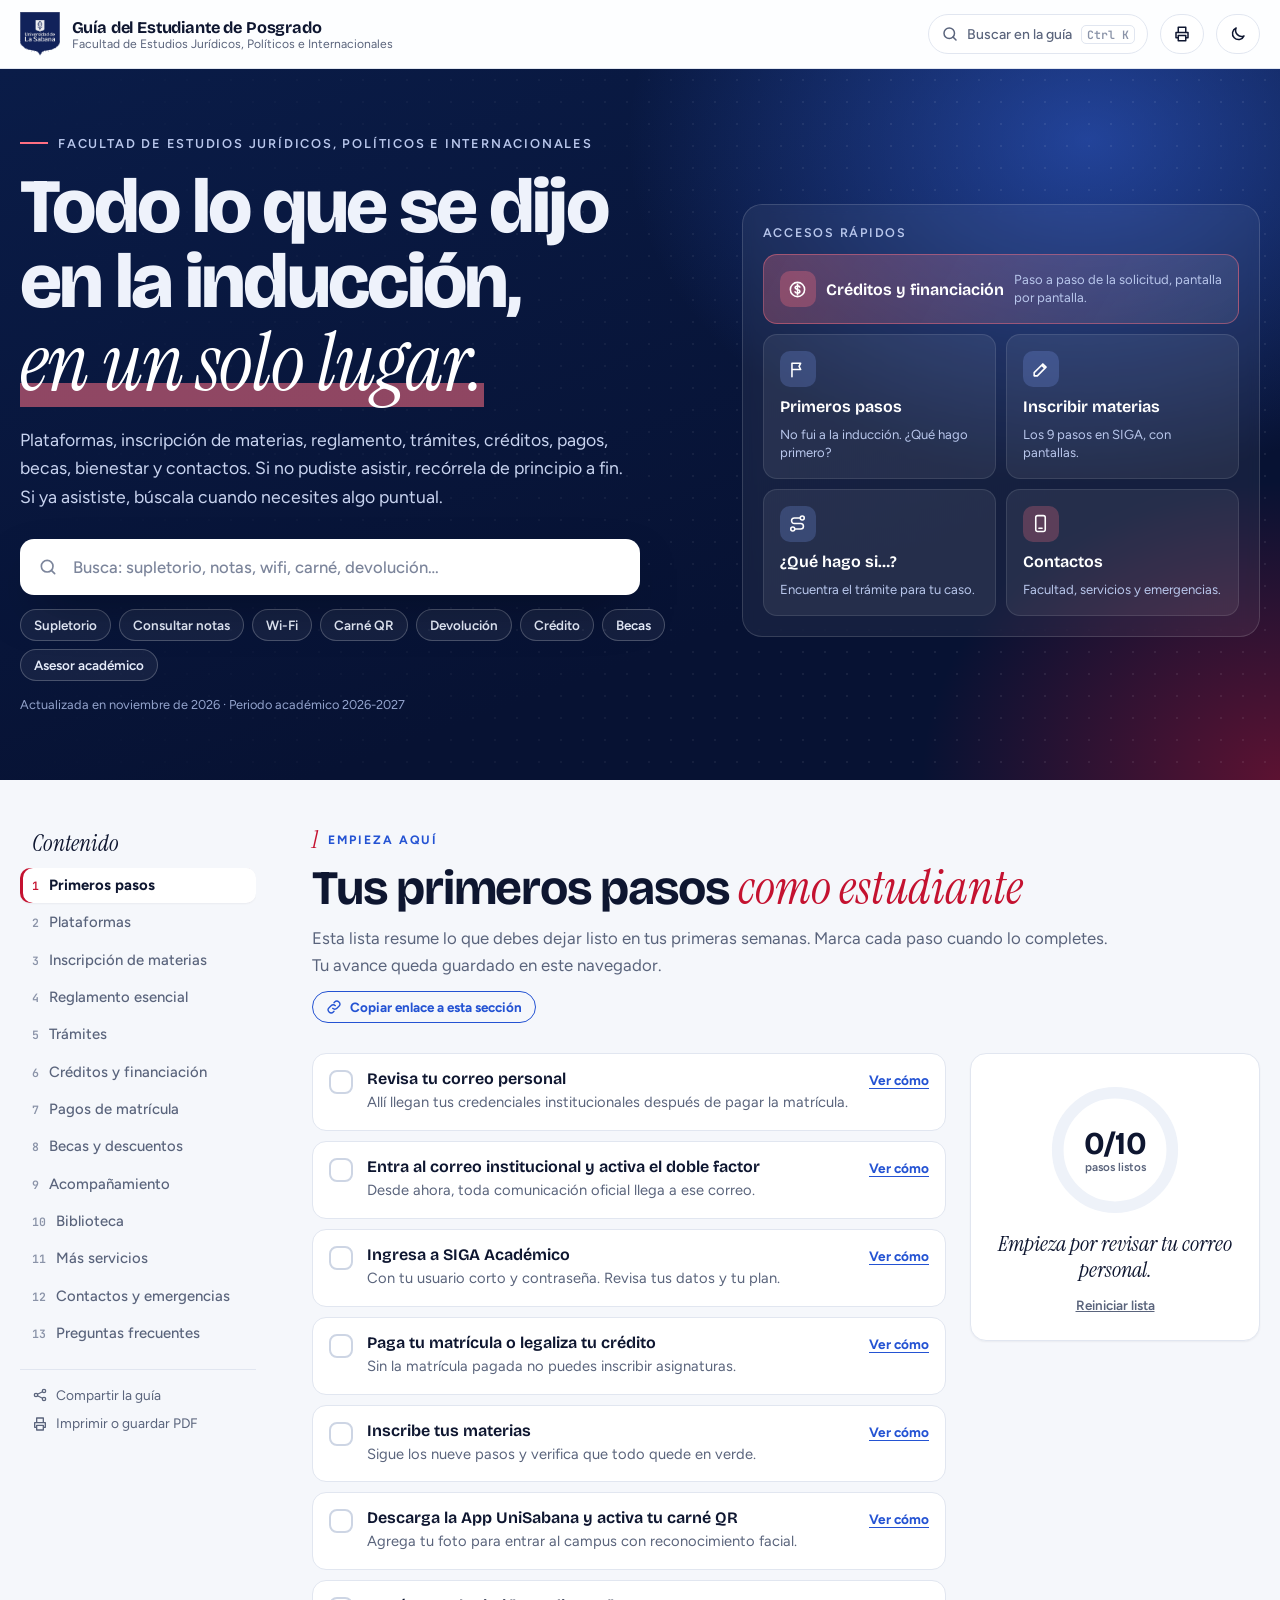
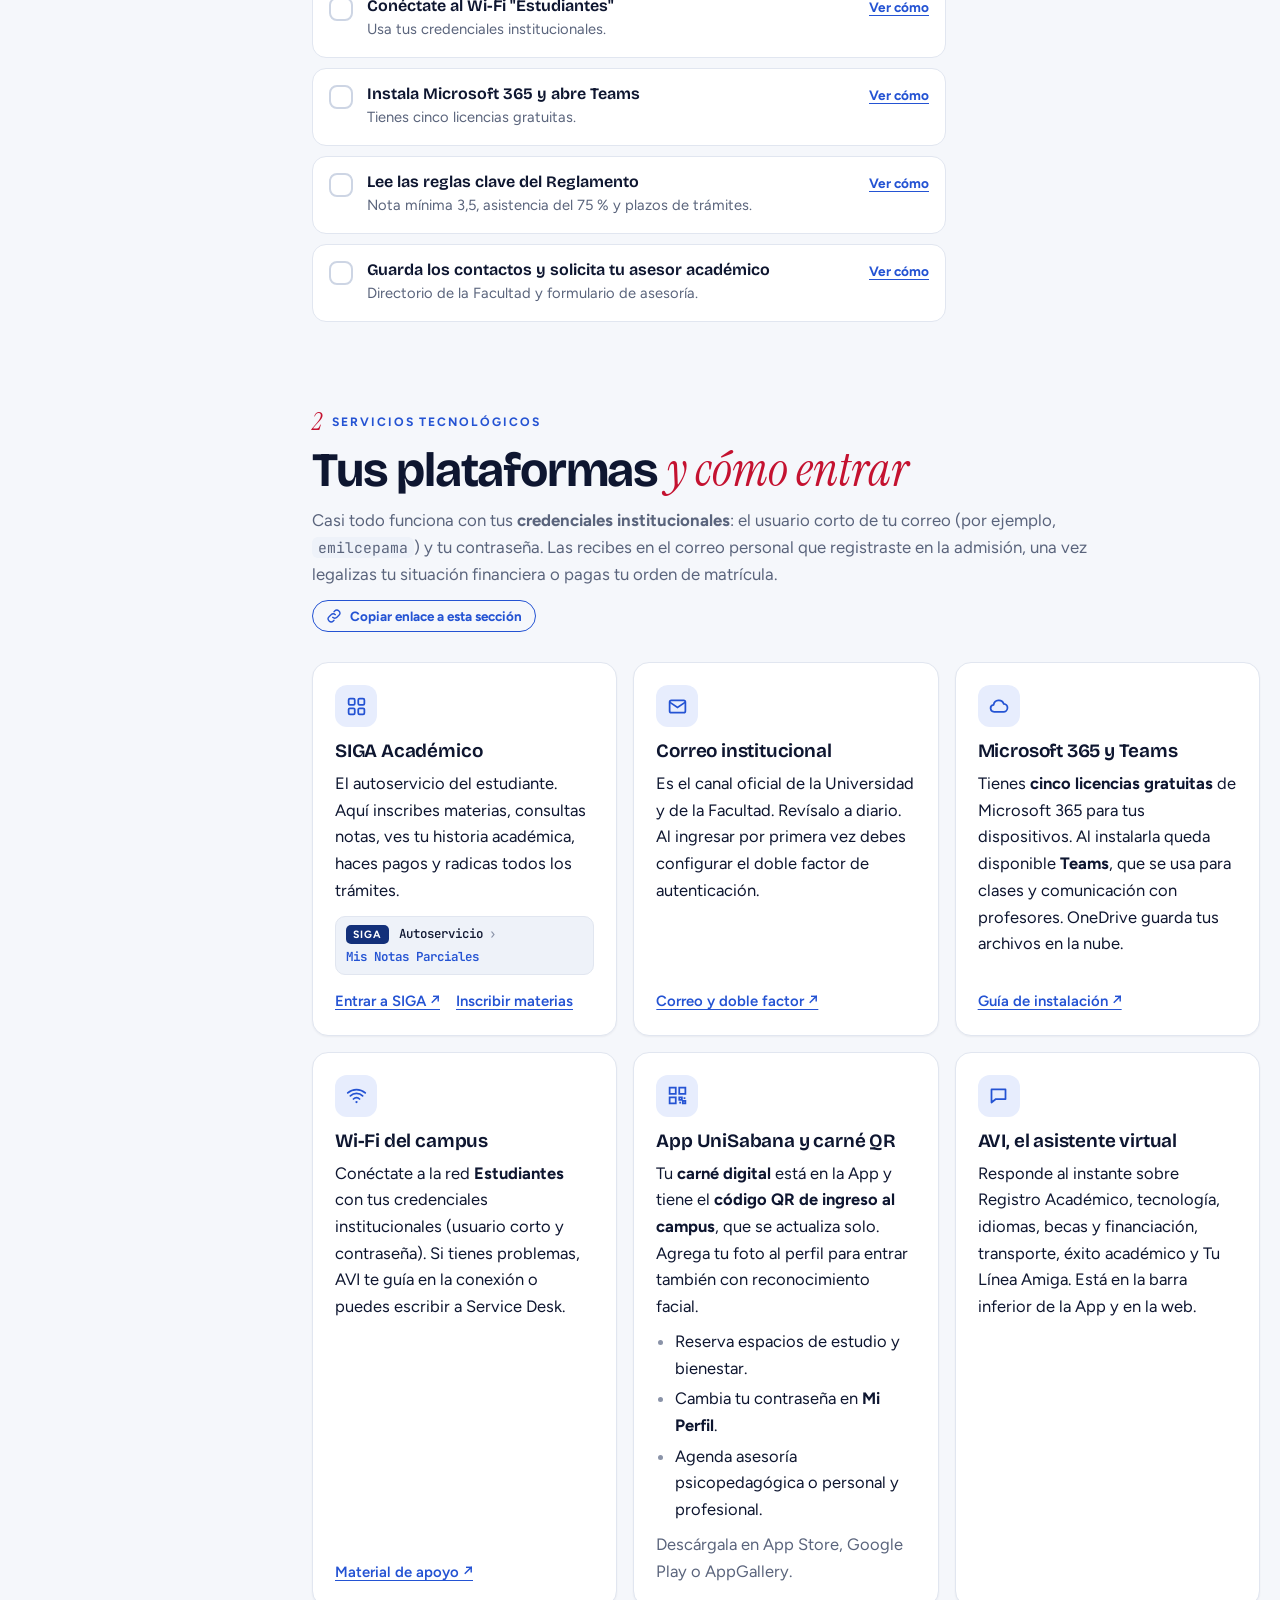
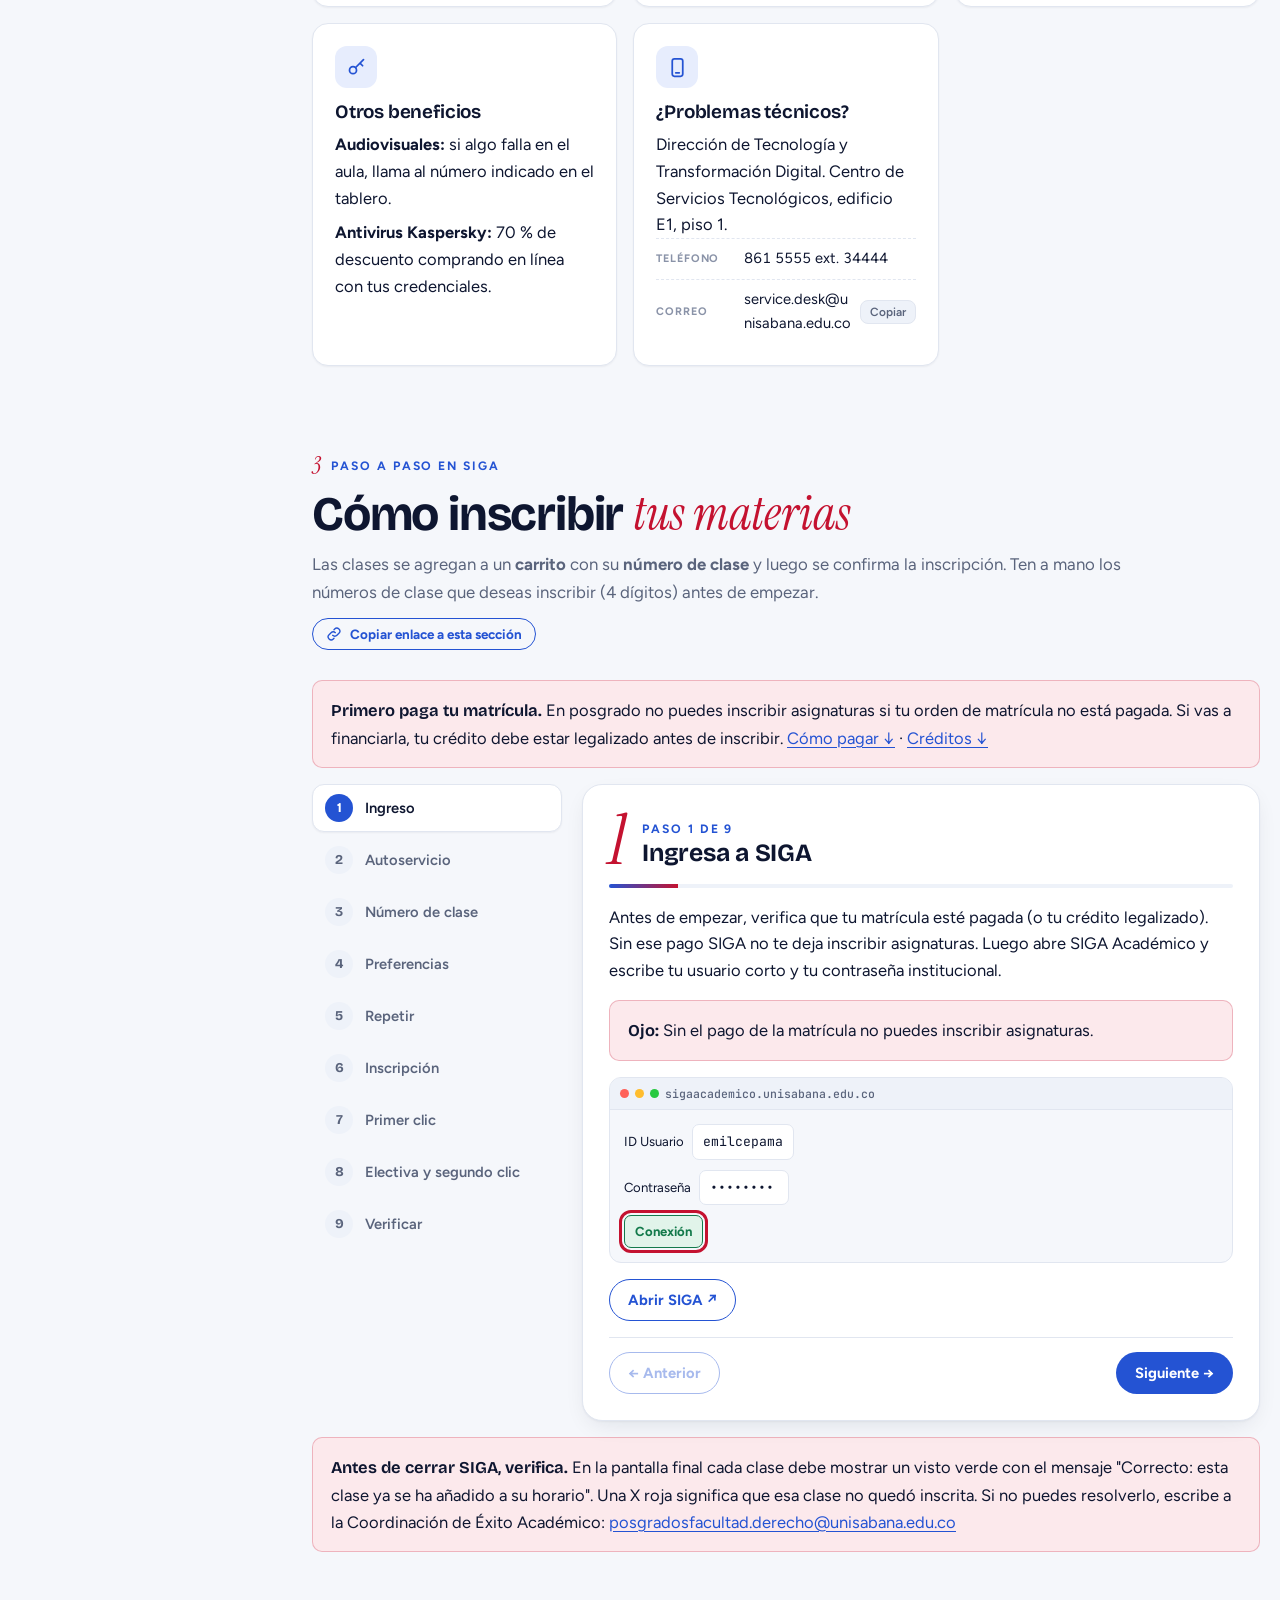
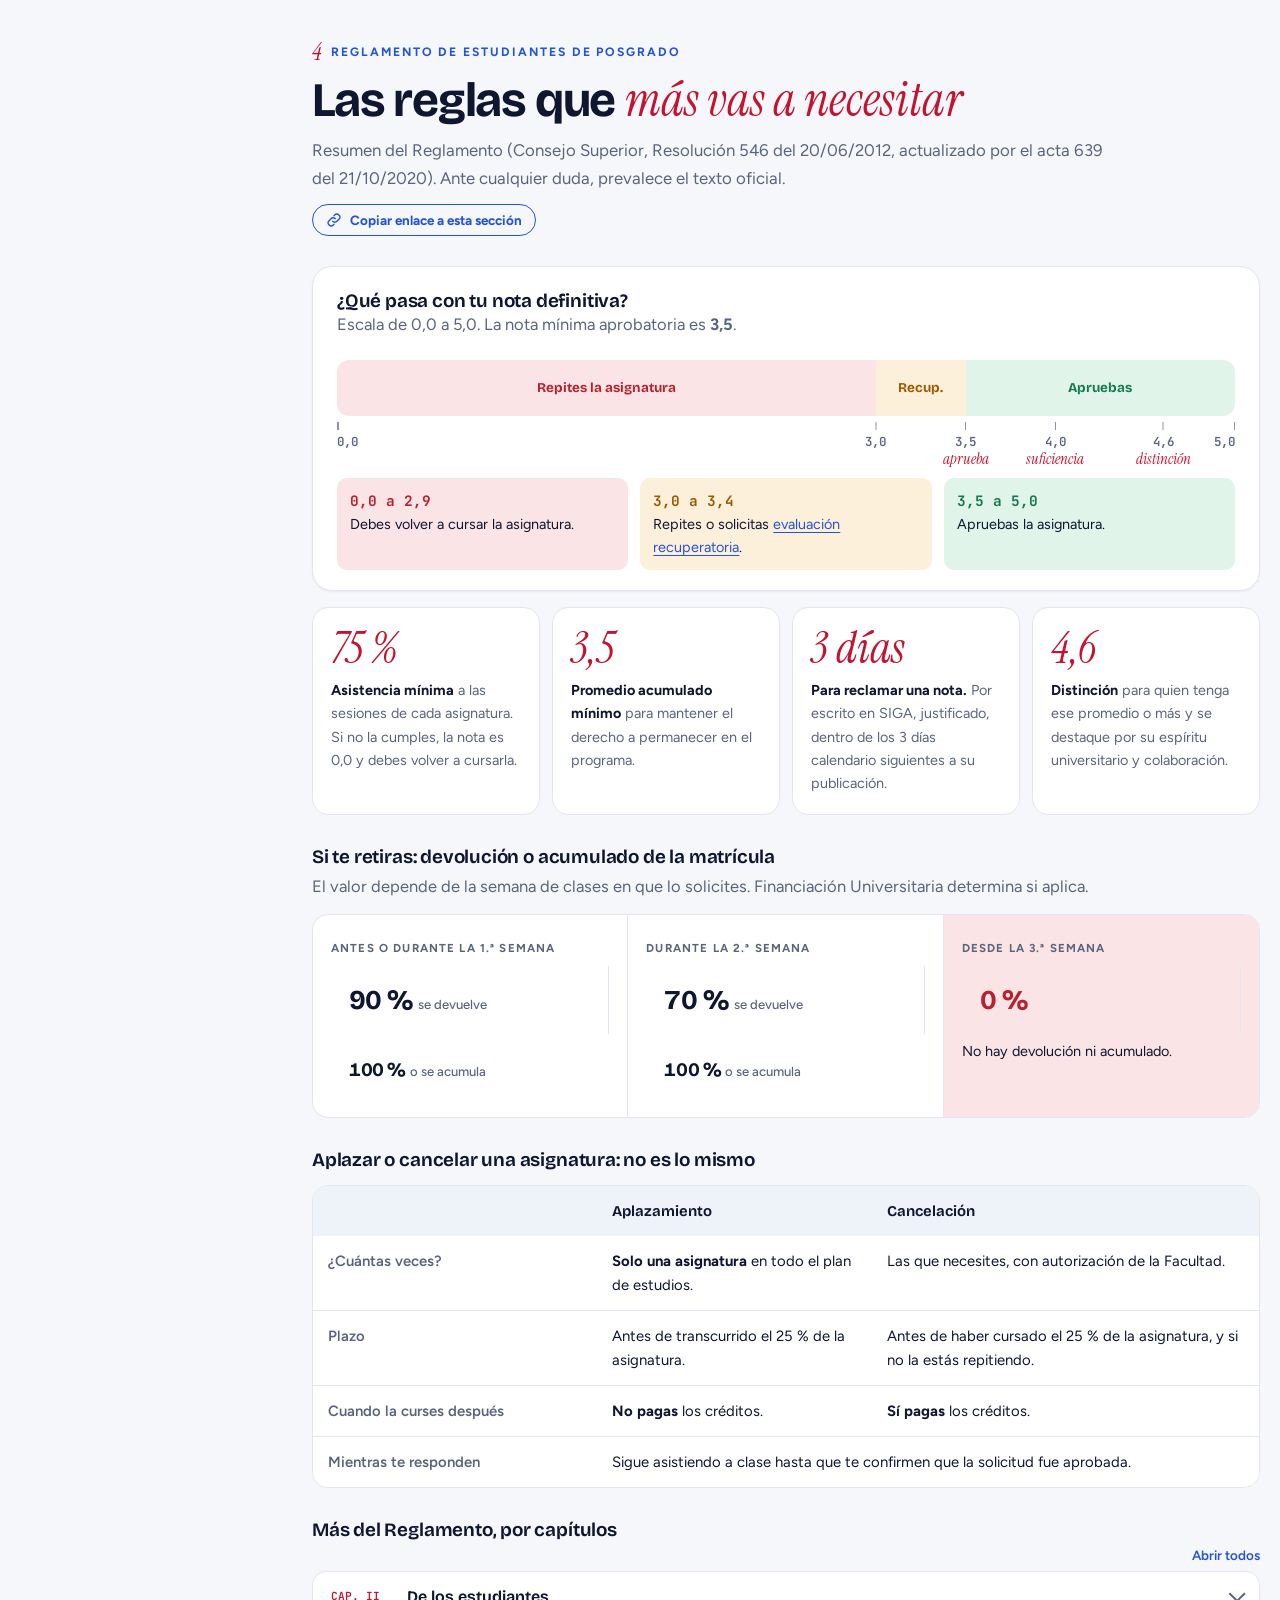
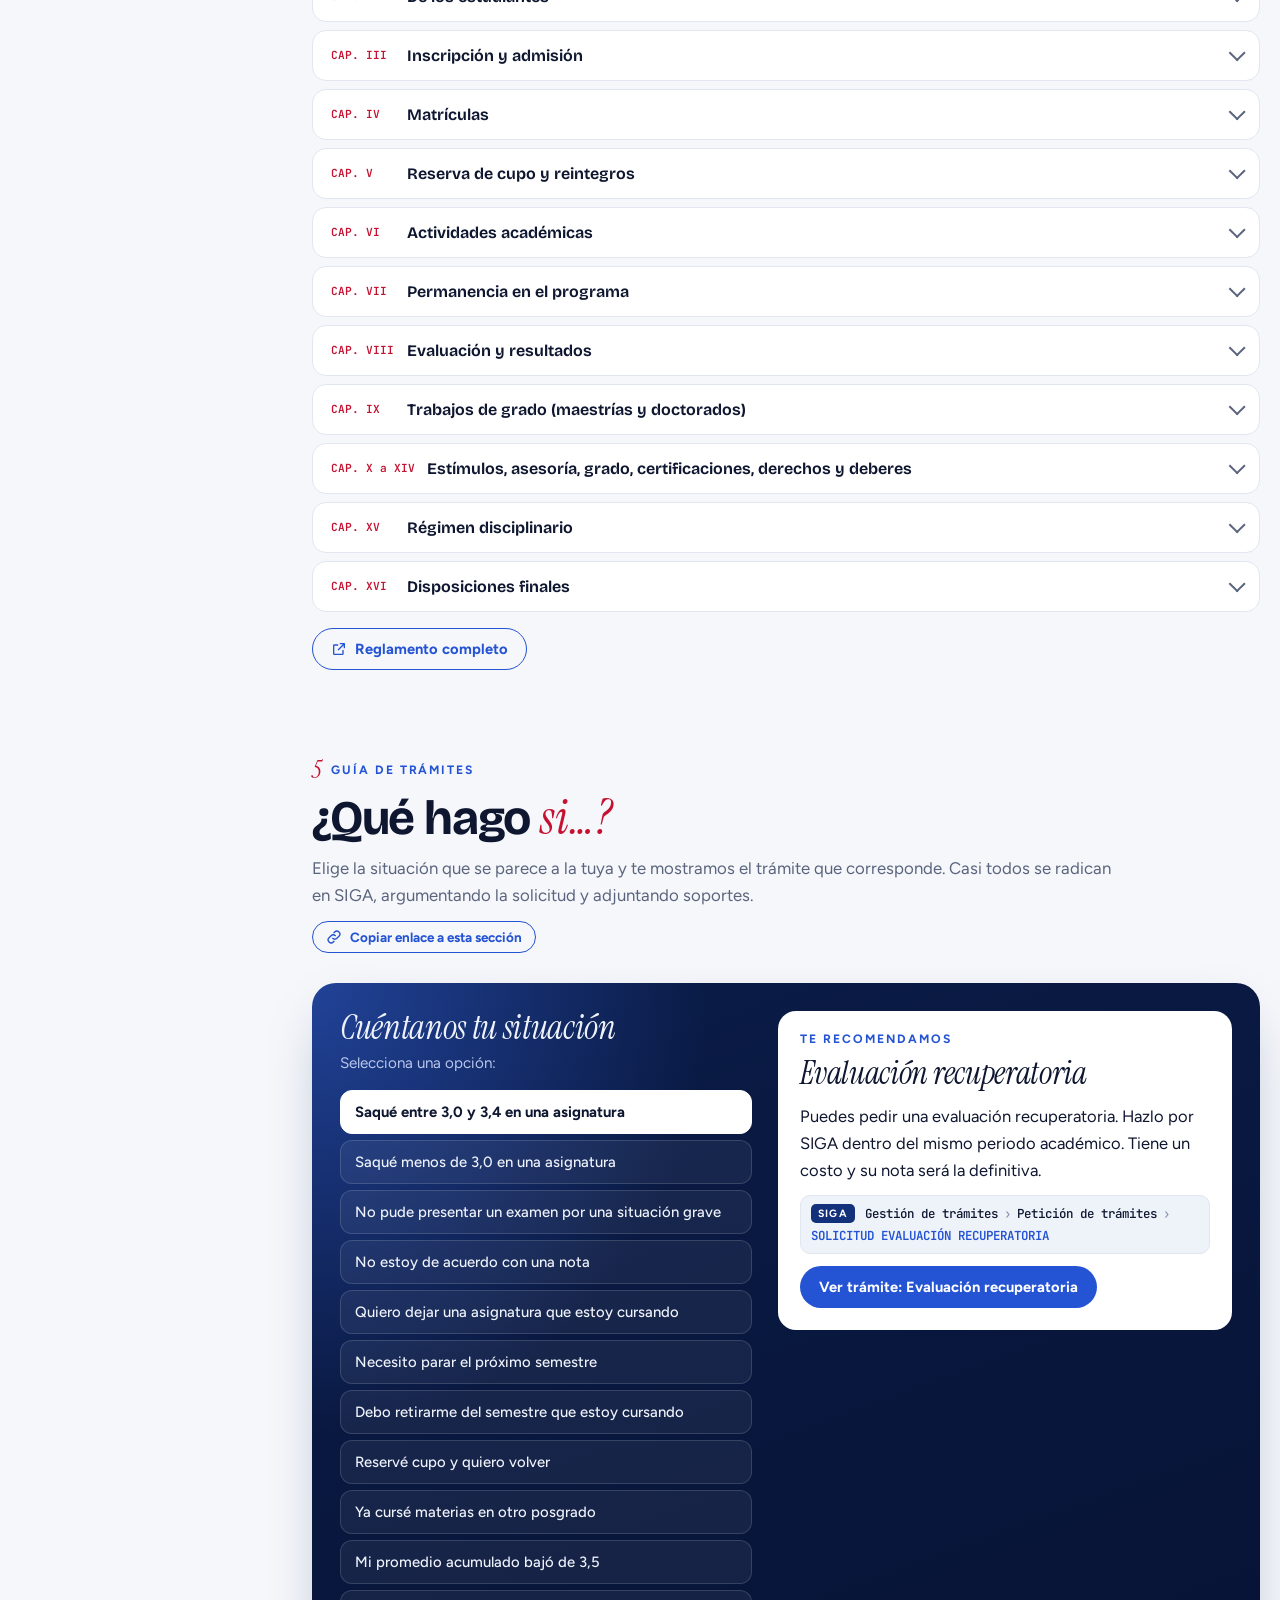
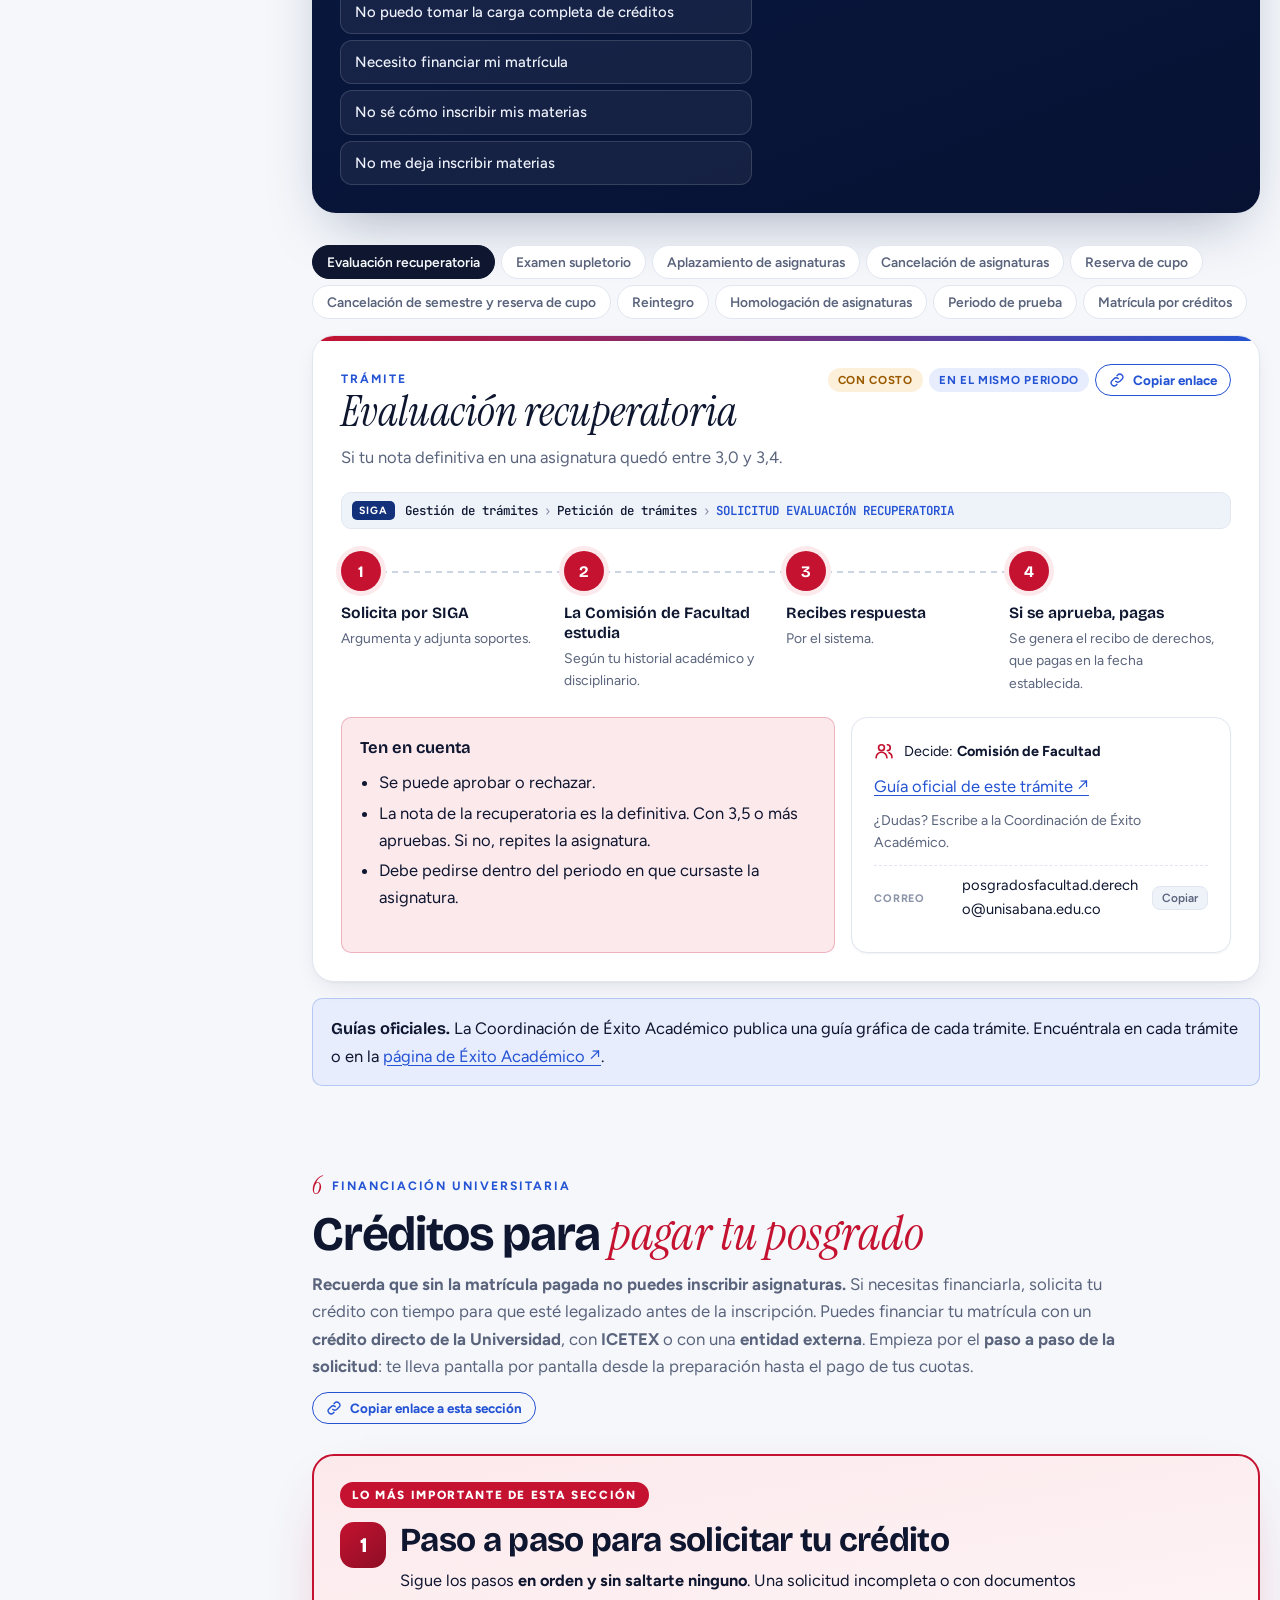
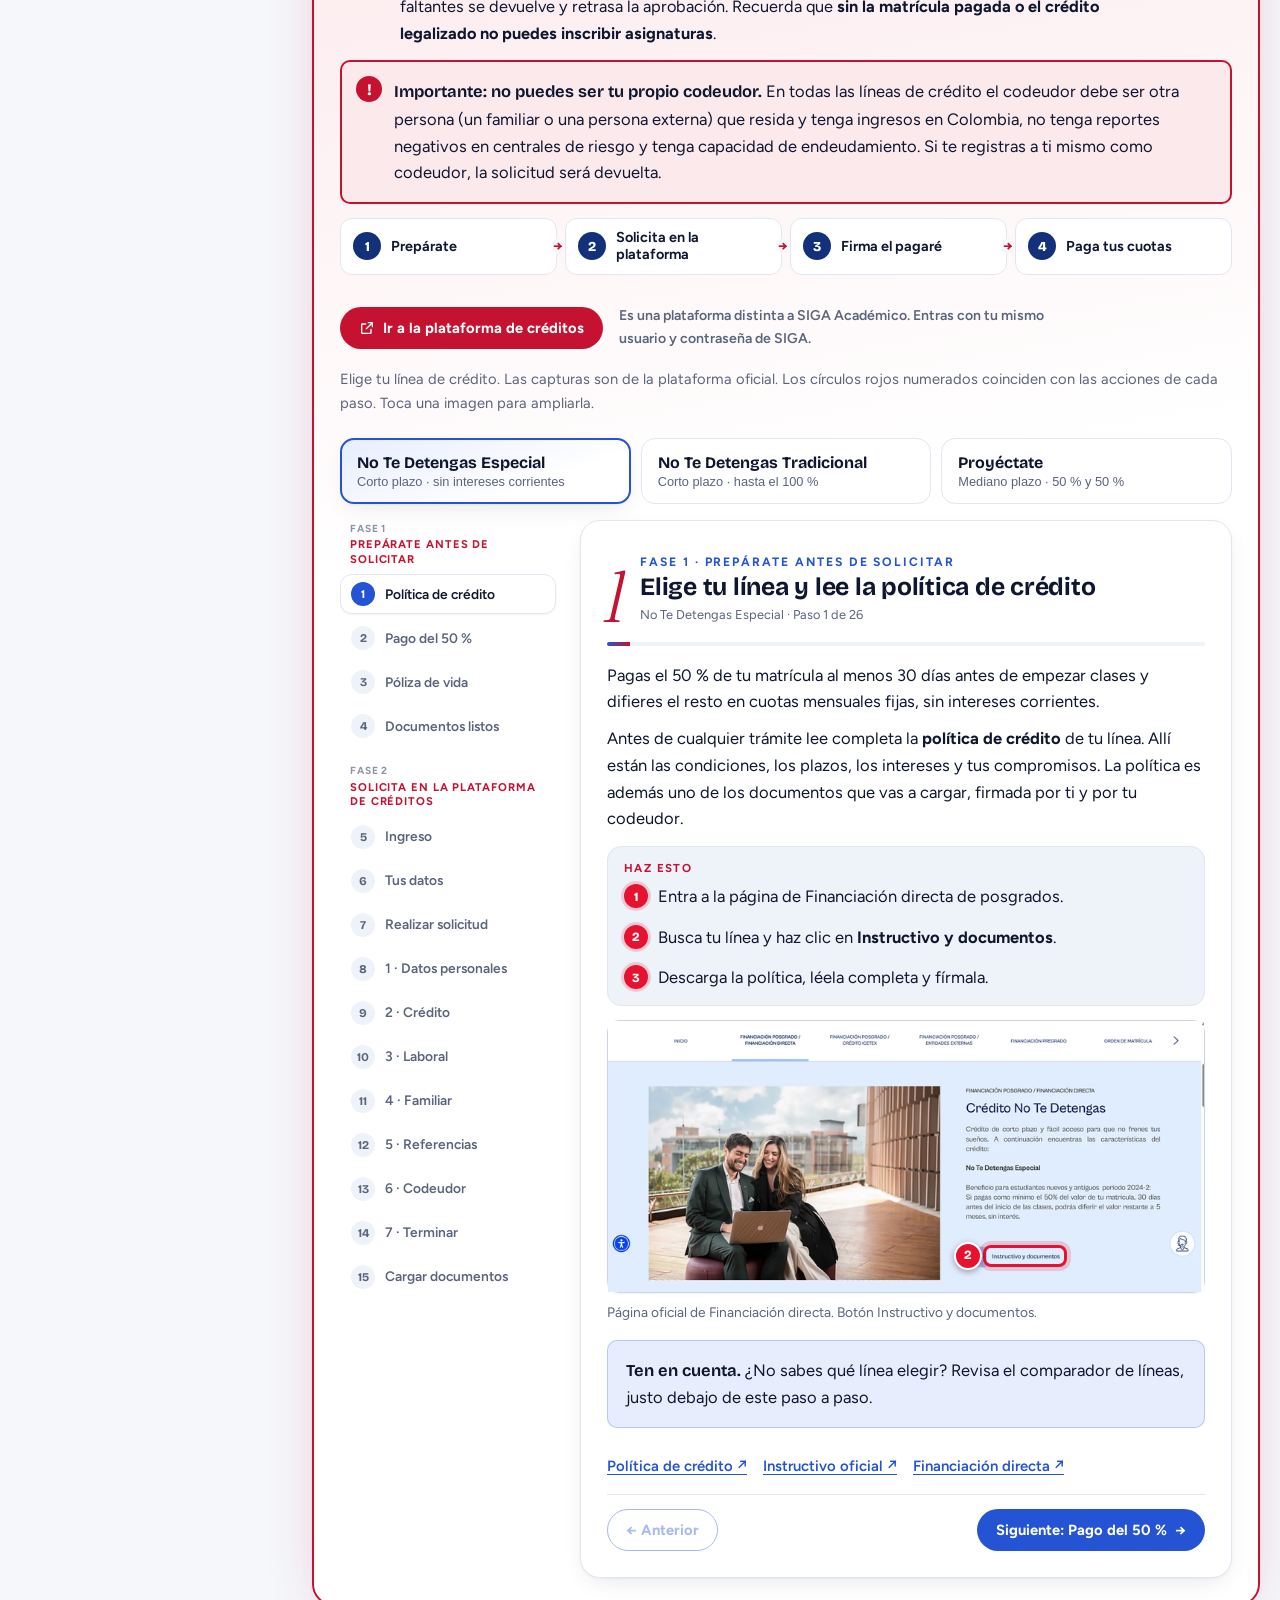
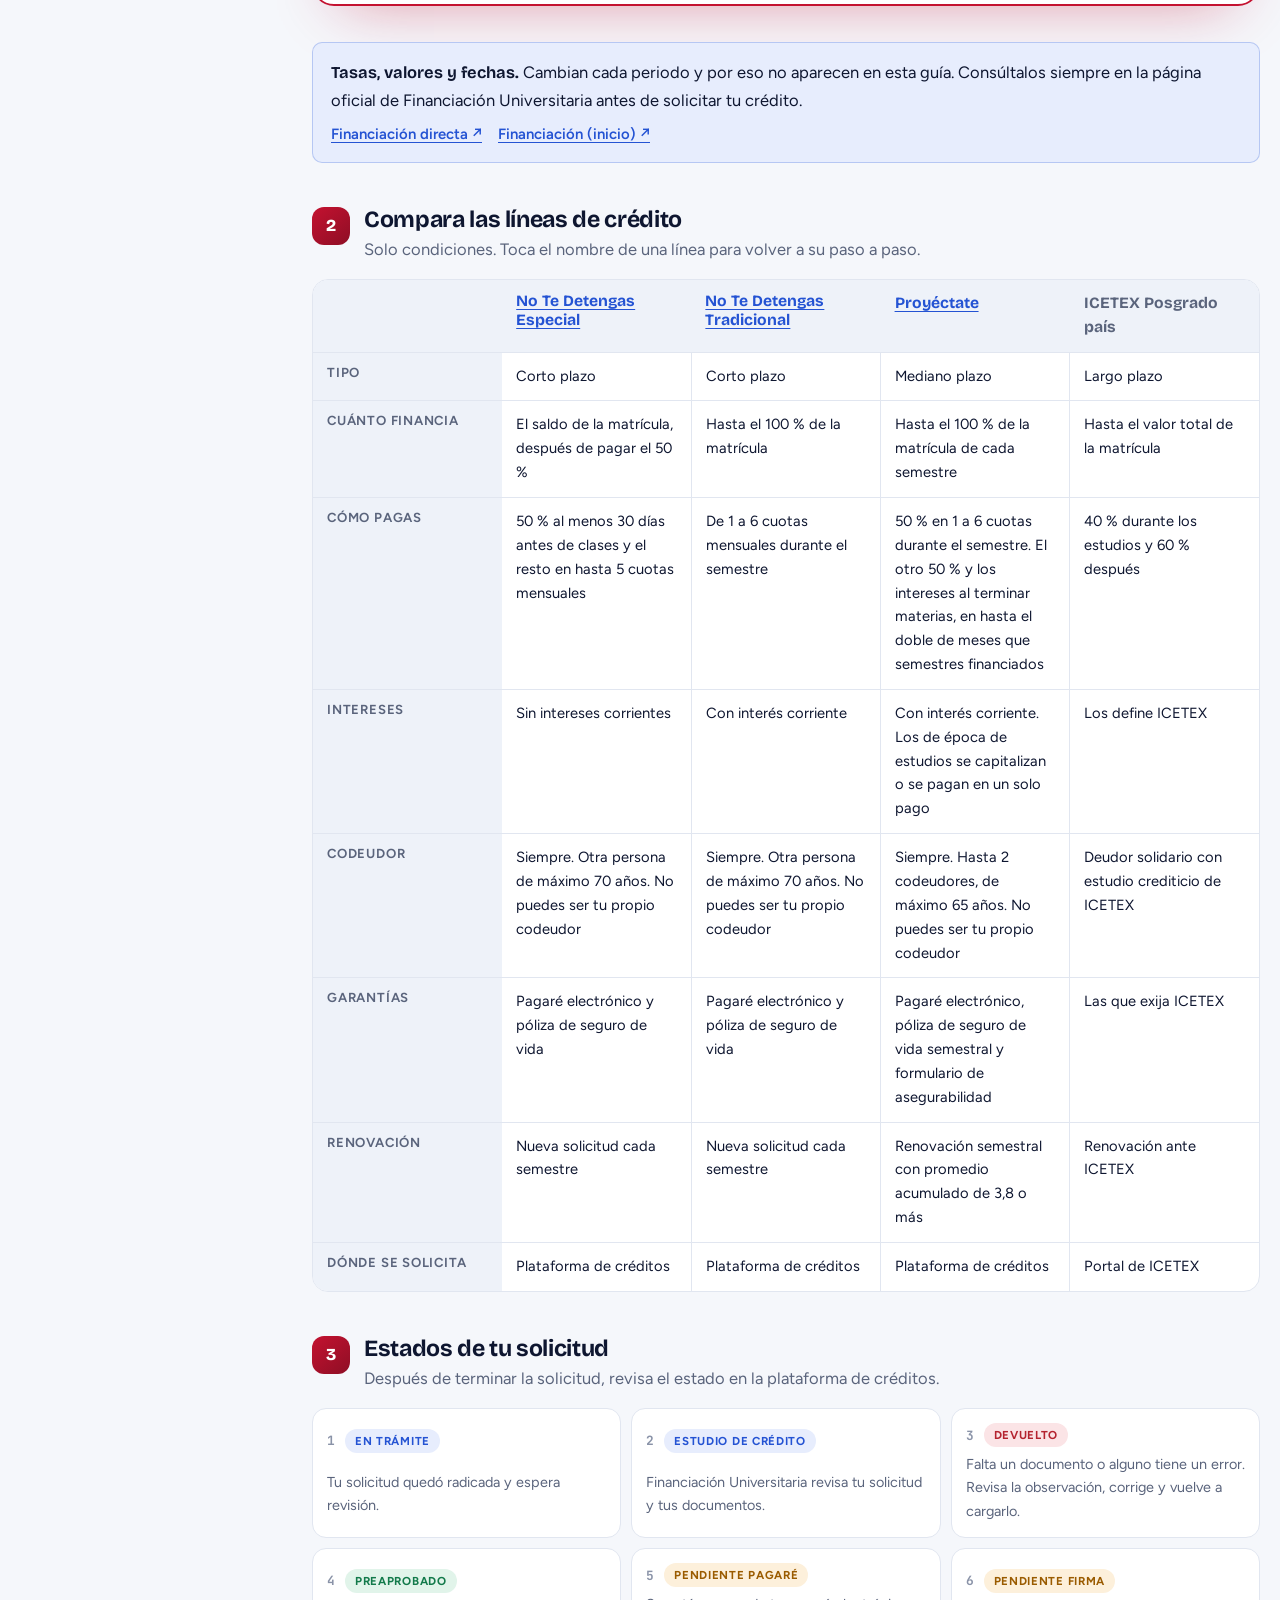
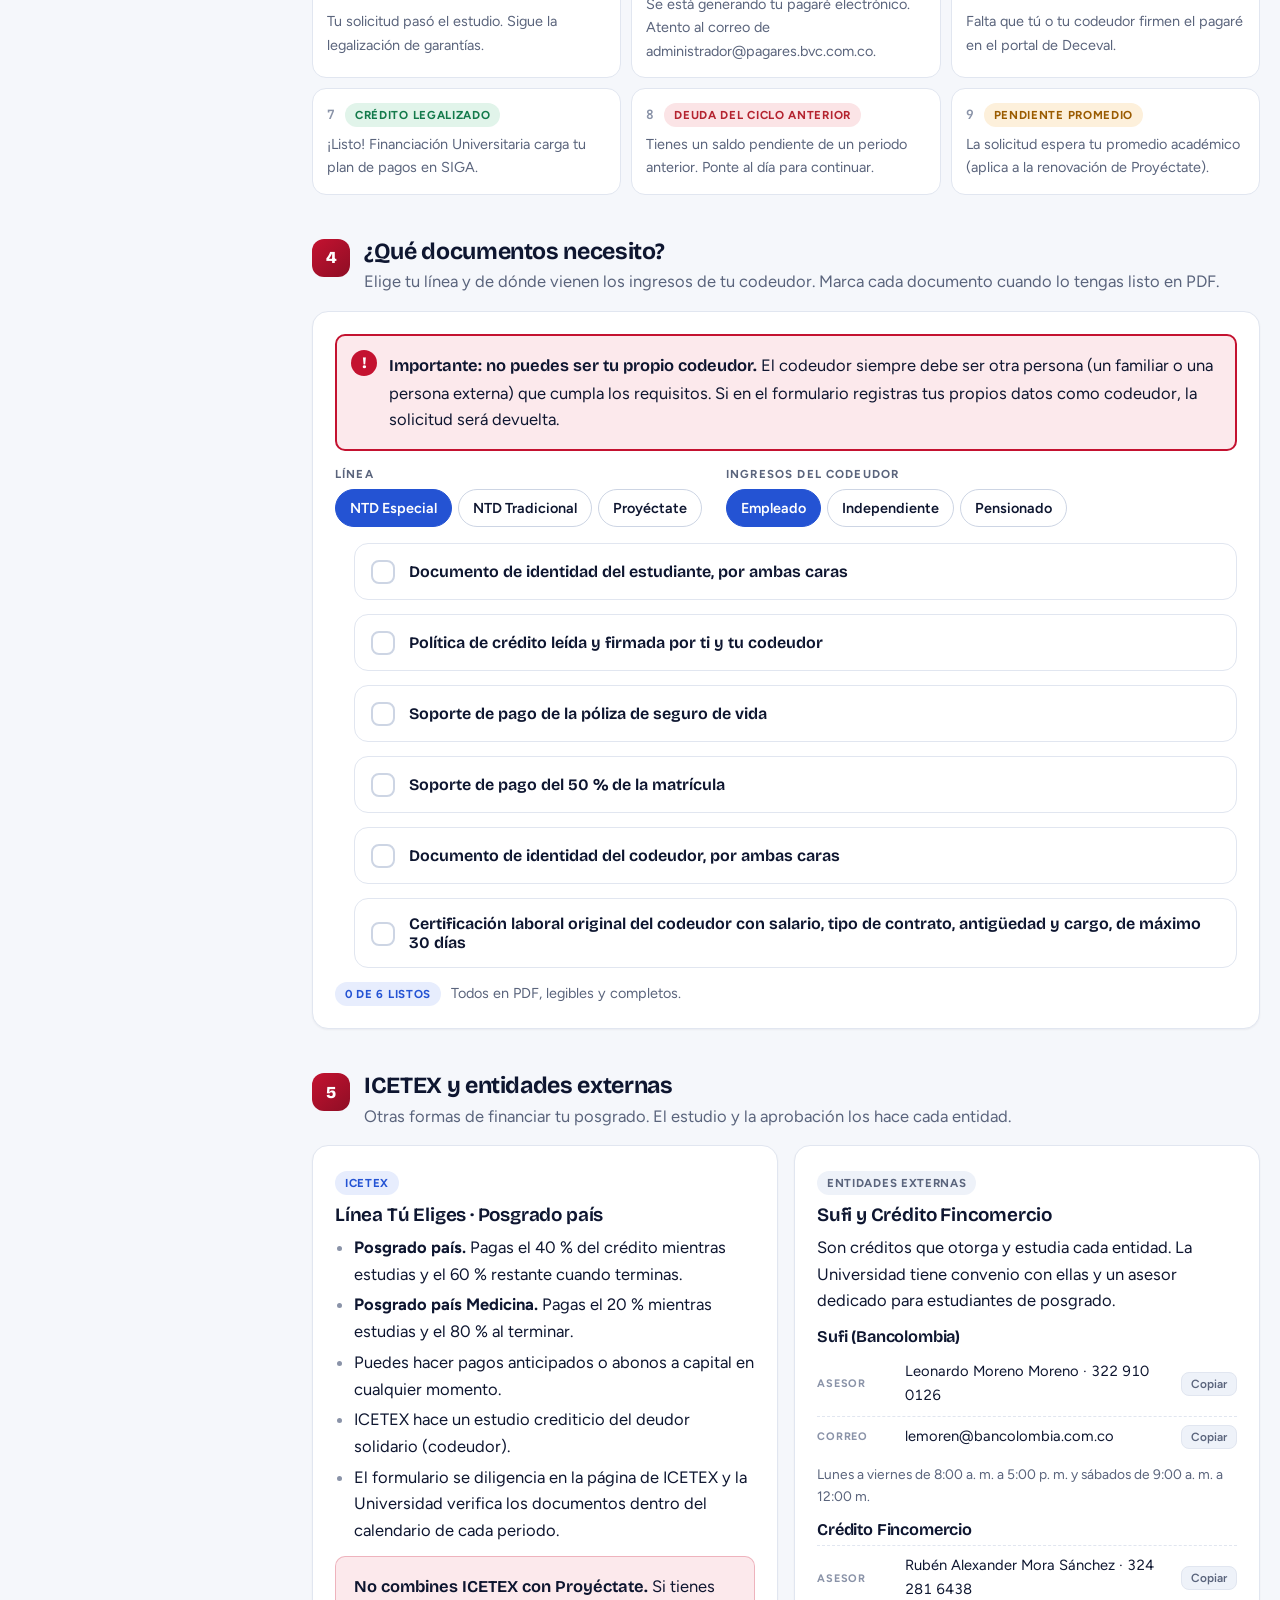
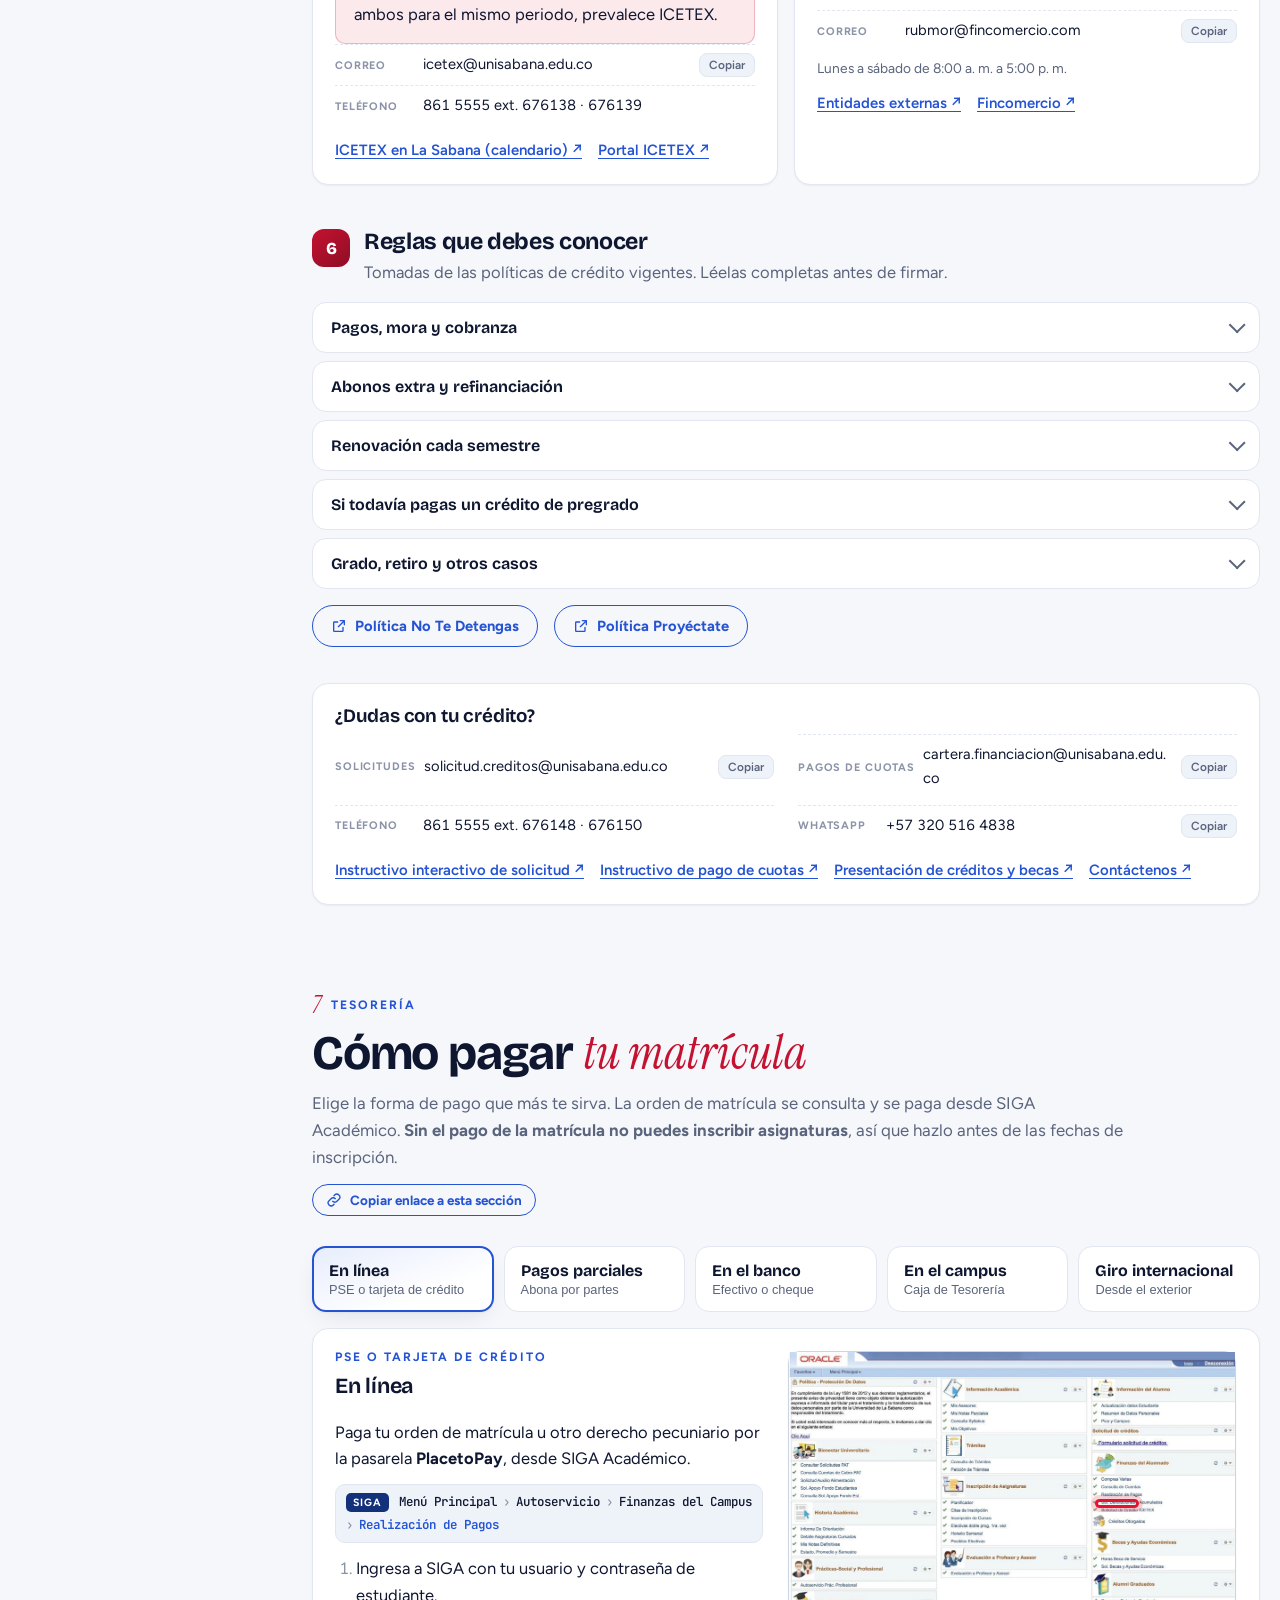
==== index.html @ 2053f9bf "Ajustes de la revisión: materias, sin Virtual Sabana, enlaces corregidos, idiomas, homologación, Cen" ====
<!DOCTYPE html>
<html lang="es">
<head>
<meta charset="utf-8">
<meta name="viewport" content="width=device-width, initial-scale=1, viewport-fit=cover">
<title>Guía del Estudiante de Posgrado · FEJPI · Universidad de La Sabana</title>
<meta name="description" content="Plataformas, inscripción de materias, reglamento, trámites, bienestar y contactos para estudiantes de posgrado de la Facultad de Estudios Jurídicos, Políticos e Internacionales de la Universidad de La Sabana.">
<meta name="theme-color" content="#0A1C48">
<meta property="og:type" content="website">
<meta property="og:locale" content="es_CO">
<meta property="og:title" content="Guía del Estudiante de Posgrado">
<meta property="og:description" content="Todo lo que se dijo en la inducción, en un solo lugar. Facultad de Estudios Jurídicos, Políticos e Internacionales · Universidad de La Sabana.">
<meta property="og:image" content="https://guia-posgrado-fejpi.vercel.app/og.png">
<meta property="og:image:width" content="1200">
<meta property="og:image:height" content="630">
<meta property="og:url" content="https://guia-posgrado-fejpi.vercel.app/">
<meta name="twitter:card" content="summary_large_image">
<link rel="icon" href="data:image/svg+xml,%3Csvg xmlns=%22http://www.w3.org/2000/svg%22 viewBox=%220 0 64 64%22%3E%3Cpath d=%22M8 5h48v35c0 10-12 15-24 21C20 55 8 50 8 40z%22 fill=%22%230A1C48%22/%3E%3Cpath d=%22M8 52h48v7H8z%22 fill=%22none%22/%3E%3Ctext x=%2232%22 y=%2240%22 font-family=%22Georgia,serif%22 font-style=%22italic%22 font-size=%2230%22 fill=%22%23fff%22 text-anchor=%22middle%22%3EP%3C/text%3E%3C/svg%3E">
<link rel="preconnect" href="https://fonts.googleapis.com">
<link rel="preconnect" href="https://fonts.gstatic.com" crossorigin>
<link rel="stylesheet" href="https://fonts.googleapis.com/css2?family=Bricolage+Grotesque:opsz,wght@12..96,400..800&family=Figtree:ital,wght@0,400..800;1,400&family=Instrument+Serif:ital@0;1&family=JetBrains+Mono:wght@500;600&display=swap">
<link rel="stylesheet" href="/styles.css?v=10">
<script>try{var t=localStorage.getItem("gp_theme");if(t)document.documentElement.setAttribute("data-theme",t)}catch(e){}</script>
</head>
<body>
<a class="skip" href="#contenido">Saltar al contenido</a>
<svg width="0" height="0" style="position:absolute" aria-hidden="true">
  <defs>
    <symbol id="i-search" viewBox="0 0 24 24"><circle cx="11" cy="11" r="7" fill="none" stroke="currentColor" stroke-width="2"/><path d="M20 20l-4-4" stroke="currentColor" stroke-width="2" stroke-linecap="round" fill="none"/></symbol>
    <symbol id="i-flag" viewBox="0 0 24 24"><path d="M5 21V4m0 0h11l-2 4 2 4H5" fill="none" stroke="currentColor" stroke-width="2" stroke-linejoin="round" stroke-linecap="round"/></symbol>
    <symbol id="i-book" viewBox="0 0 24 24"><path d="M4 5a2 2 0 0 1 2-2h13v16H6a2 2 0 0 0-2 2V5zm0 16a2 2 0 0 1 2-2h13" fill="none" stroke="currentColor" stroke-width="2" stroke-linejoin="round"/></symbol>
    <symbol id="i-key" viewBox="0 0 24 24"><circle cx="8" cy="15" r="4" fill="none" stroke="currentColor" stroke-width="2"/><path d="M11 12l9-9m-4 4l3 3" fill="none" stroke="currentColor" stroke-width="2" stroke-linecap="round"/></symbol>
    <symbol id="i-mail" viewBox="0 0 24 24"><rect x="3" y="5" width="18" height="14" rx="2" fill="none" stroke="currentColor" stroke-width="2"/><path d="M3 7l9 6 9-6" fill="none" stroke="currentColor" stroke-width="2"/></symbol>
    <symbol id="i-grid" viewBox="0 0 24 24"><rect x="3" y="3" width="7" height="7" rx="1.5" fill="none" stroke="currentColor" stroke-width="2"/><rect x="14" y="3" width="7" height="7" rx="1.5" fill="none" stroke="currentColor" stroke-width="2"/><rect x="3" y="14" width="7" height="7" rx="1.5" fill="none" stroke="currentColor" stroke-width="2"/><rect x="14" y="14" width="7" height="7" rx="1.5" fill="none" stroke="currentColor" stroke-width="2"/></symbol>
    <symbol id="i-wifi" viewBox="0 0 24 24"><path d="M2 9a15 15 0 0 1 20 0M5 12.5a10 10 0 0 1 14 0M8.5 16a5 5 0 0 1 7 0" fill="none" stroke="currentColor" stroke-width="2" stroke-linecap="round"/><circle cx="12" cy="19.5" r="1.3" fill="currentColor"/></symbol>
    <symbol id="i-phone" viewBox="0 0 24 24"><rect x="6" y="2" width="12" height="20" rx="2.5" fill="none" stroke="currentColor" stroke-width="2"/><path d="M10 18h4" stroke="currentColor" stroke-width="2" stroke-linecap="round"/></symbol>
    <symbol id="i-qr" viewBox="0 0 24 24"><path d="M3 3h7v7H3zM14 3h7v7h-7zM3 14h7v7H3z" fill="none" stroke="currentColor" stroke-width="2"/><path d="M14 14h3v3h-3zM18 18h3v3h-3zM14 20h2M20 14v2" stroke="currentColor" stroke-width="2" fill="none"/></symbol>
    <symbol id="i-chat" viewBox="0 0 24 24"><path d="M4 5h16v11H9l-5 4V5z" fill="none" stroke="currentColor" stroke-width="2" stroke-linejoin="round"/></symbol>
    <symbol id="i-cloud" viewBox="0 0 24 24"><path d="M7 18a4 4 0 0 1-.6-7.96A6 6 0 0 1 18 9a4.5 4.5 0 0 1-.5 9H7z" fill="none" stroke="currentColor" stroke-width="2" stroke-linejoin="round"/></symbol>
    <symbol id="i-people" viewBox="0 0 24 24"><circle cx="9" cy="8" r="3.5" fill="none" stroke="currentColor" stroke-width="2"/><path d="M2.5 20a6.5 6.5 0 0 1 13 0M16 4.5a3.5 3.5 0 0 1 0 7M18 14a6 6 0 0 1 3.5 6" fill="none" stroke="currentColor" stroke-width="2" stroke-linecap="round"/></symbol>
    <symbol id="i-heart" viewBox="0 0 24 24"><path d="M12 20s-7-4.5-7-10a4 4 0 0 1 7-2.6A4 4 0 0 1 19 10c0 5.5-7 10-7 10z" fill="none" stroke="currentColor" stroke-width="2" stroke-linejoin="round"/></symbol>
    <symbol id="i-globe" viewBox="0 0 24 24"><circle cx="12" cy="12" r="9" fill="none" stroke="currentColor" stroke-width="2"/><path d="M3 12h18M12 3c3 3.5 3 14.5 0 18M12 3c-3 3.5-3 14.5 0 18" fill="none" stroke="currentColor" stroke-width="2"/></symbol>
    <symbol id="i-coin" viewBox="0 0 24 24"><circle cx="12" cy="12" r="9" fill="none" stroke="currentColor" stroke-width="2"/><path d="M15 9a3 3 0 0 0-3-1.5c-1.7 0-3 .9-3 2.2 0 3 6 1.5 6 4.5 0 1.3-1.3 2.3-3 2.3a3.2 3.2 0 0 1-3-1.6M12 5.5v13" fill="none" stroke="currentColor" stroke-width="2" stroke-linecap="round"/></symbol>
    <symbol id="i-gavel" viewBox="0 0 24 24"><path d="M14 4l6 6M11 7l6 6M12.5 5.5l-5 5 4 4 5-5M9.5 12.5L3 19l2 2 6.5-6.5M13 21h8" fill="none" stroke="currentColor" stroke-width="2" stroke-linecap="round" stroke-linejoin="round"/></symbol>
    <symbol id="i-up" viewBox="0 0 24 24"><path d="M12 19V5m-6 6l6-6 6 6" fill="none" stroke="currentColor" stroke-width="2.4" stroke-linecap="round" stroke-linejoin="round"/></symbol>
    <symbol id="i-ext" viewBox="0 0 24 24"><path d="M14 4h6v6M20 4l-9 9M18 14v5a1 1 0 0 1-1 1H5a1 1 0 0 1-1-1V7a1 1 0 0 1 1-1h5" fill="none" stroke="currentColor" stroke-width="2" stroke-linecap="round" stroke-linejoin="round"/></symbol>
    <symbol id="i-sos" viewBox="0 0 24 24"><path d="M12 3l9 16H3L12 3z" fill="none" stroke="currentColor" stroke-width="2" stroke-linejoin="round"/><path d="M12 10v4" stroke="currentColor" stroke-width="2" stroke-linecap="round"/><circle cx="12" cy="16.8" r="1.1" fill="currentColor"/></symbol>
    <symbol id="i-moon" viewBox="0 0 24 24"><path d="M20 14.5A8 8 0 0 1 9.5 4a8 8 0 1 0 10.5 10.5z" fill="none" stroke="currentColor" stroke-width="2" stroke-linejoin="round"/></symbol>
    <symbol id="i-sun" viewBox="0 0 24 24"><circle cx="12" cy="12" r="4" fill="none" stroke="currentColor" stroke-width="2"/><path d="M12 2v2M12 20v2M4.9 4.9l1.4 1.4M17.7 17.7l1.4 1.4M2 12h2M20 12h2M4.9 19.1l1.4-1.4M17.7 6.3l1.4-1.4" stroke="currentColor" stroke-width="2" stroke-linecap="round"/></symbol>
    <symbol id="i-print" viewBox="0 0 24 24"><path d="M7 9V3h10v6M7 17H4v-7h16v7h-3M7 14h10v7H7z" fill="none" stroke="currentColor" stroke-width="2" stroke-linejoin="round"/></symbol>
    <symbol id="i-share" viewBox="0 0 24 24"><circle cx="6" cy="12" r="2.5" fill="none" stroke="currentColor" stroke-width="2"/><circle cx="18" cy="6" r="2.5" fill="none" stroke="currentColor" stroke-width="2"/><circle cx="18" cy="18" r="2.5" fill="none" stroke="currentColor" stroke-width="2"/><path d="M8.2 10.9l7.6-3.8M8.2 13.1l7.6 3.8" stroke="currentColor" stroke-width="2"/></symbol>
    <symbol id="i-home" viewBox="0 0 24 24"><path d="M3 11l9-7 9 7v9a1 1 0 0 1-1 1h-5v-6H9v6H4a1 1 0 0 1-1-1z" fill="none" stroke="currentColor" stroke-width="2" stroke-linejoin="round"/></symbol>
    <symbol id="i-route" viewBox="0 0 24 24"><circle cx="6" cy="19" r="2.5" fill="none" stroke="currentColor" stroke-width="2"/><circle cx="18" cy="5" r="2.5" fill="none" stroke="currentColor" stroke-width="2"/><path d="M8.5 19H16a3.5 3.5 0 0 0 0-7H8a3.5 3.5 0 0 1 0-7h7.5" fill="none" stroke="currentColor" stroke-width="2"/></symbol>
    <symbol id="i-link" viewBox="0 0 24 24"><path d="M10 14a4.5 4.5 0 0 0 6.4 0l3-3a4.5 4.5 0 0 0-6.4-6.4l-1 1M14 10a4.5 4.5 0 0 0-6.4 0l-3 3a4.5 4.5 0 0 0 6.4 6.4l1-1" fill="none" stroke="currentColor" stroke-width="2" stroke-linecap="round"/></symbol>
    <symbol id="i-pencil" viewBox="0 0 24 24"><path d="M4 20h4L19 9l-4-4L4 16v4zM13.5 6.5l4 4" fill="none" stroke="currentColor" stroke-width="2" stroke-linejoin="round"/></symbol>
  </defs>
</svg>

<svg width="0" height="0" style="position:absolute" aria-hidden="true"><defs><linearGradient id="ringGrad" x1="0" y1="0" x2="1" y2="1"><stop offset="0" stop-color="#2453D3"/><stop offset="1" stop-color="#C41230"/></linearGradient></defs></svg>

<header class="topbar wrap">
  <div class="inner">
    <a class="brand" href="#inicio" aria-label="Inicio de la guía">
      <img src="/logo.png" alt="Universidad de La Sabana" width="40" height="44">
      <span class="t"><b>Guía del Estudiante de Posgrado</b><small>Facultad de Estudios Jurídicos, Políticos e Internacionales</small></span>
    </a>
    <div class="spacer"></div>
    <button class="icon-btn search-trigger" type="button" data-action="palette" aria-label="Buscar en la guía"><svg><use href="#i-search"/></svg><span class="lbl">Buscar en la guía</span><kbd>Ctrl K</kbd></button>
    <button class="icon-btn hide-sm" type="button" data-action="print" aria-label="Imprimir o guardar PDF" title="Imprimir o guardar PDF"><svg><use href="#i-print"/></svg></button>
    <button class="icon-btn theme-btn" type="button" data-action="theme" aria-label="Cambiar entre modo claro y oscuro" title="Modo claro u oscuro"><svg class="moon"><use href="#i-moon"/></svg><svg class="sun"><use href="#i-sun"/></svg></button>
  </div>
  <div class="progress" id="progress"></div>
</header>

<div class="hero wrap" id="inicio">
  <div class="inner">
    <div>
      <p class="fac">Facultad de Estudios Jurídicos, Políticos e Internacionales</p>
      <h1>Todo lo que se dijo en la inducción, <em><span>en un solo lugar.</span></em></h1>
      <p class="lead">Plataformas, inscripción de materias, reglamento, trámites, créditos, pagos, becas, bienestar y contactos. Si no pudiste asistir, recórrela de principio a fin. Si ya asististe, búscala cuando necesites algo puntual.</p>
      <div class="search" id="searchBox">
        <label for="q">Buscar en la guía</label>
        <svg class="s-ico"><use href="#i-search"/></svg>
        <input id="q" type="search" autocomplete="off" placeholder="Busca: supletorio, notas, wifi, carné, devolución…" aria-controls="results" aria-expanded="false">
        <div class="results" id="results" role="listbox" hidden></div>
      </div>
      <div class="chips" aria-label="Búsquedas frecuentes">
        <button class="chip" type="button" data-q="supletorio">Supletorio</button>
        <button class="chip" type="button" data-q="notas">Consultar notas</button>
        <button class="chip" type="button" data-q="wifi">Wi-Fi</button>
        <button class="chip" type="button" data-q="carné">Carné QR</button>
        <button class="chip" type="button" data-q="devolución">Devolución</button>
        <button class="chip" type="button" data-q="crédito">Crédito</button>
        <button class="chip" type="button" data-q="beca">Becas</button>
        <button class="chip" type="button" data-q="asesor">Asesor académico</button>
      </div>
      <p class="updated">Actualizada en noviembre de 2026 · Periodo académico 2026-2027</p>
    </div>
    <nav class="quick" aria-label="Accesos rápidos">
      <h2>Accesos rápidos</h2>
      <div class="quick-grid">
        <a href="#primeros-pasos"><span class="qi"><svg><use href="#i-flag"/></svg></span><b>Primeros pasos</b><small>No fui a la inducción. ¿Qué hago primero?</small></a>
        <a href="#inscripcion"><span class="qi"><svg><use href="#i-pencil"/></svg></span><b>Inscribir materias</b><small>Los 9 pasos en SIGA, con pantallas.</small></a>
        <a href="#tramites"><span class="qi"><svg><use href="#i-route"/></svg></span><b>¿Qué hago si…?</b><small>Encuentra el trámite para tu caso.</small></a>
        <a href="#pasoapaso" class="fin wide"><span class="qi"><svg><use href="#i-coin"/></svg></span><b>Créditos y financiación</b><small>Paso a paso de la solicitud, pantalla por pantalla.</small></a>
        <a href="#contactos" class="sos"><span class="qi"><svg><use href="#i-phone"/></svg></span><b>Contactos</b><small>Facultad, servicios y emergencias.</small></a>
      </div>
    </nav>
  </div>
</div>

<nav class="mobile-toc wrap" aria-label="Secciones">
  <div class="row" id="mtoc"></div>
</nav>

<div class="wrap" id="contenido">
<div class="inner layout">
  <aside class="toc" aria-label="Contenido">
    <div class="t-head">Contenido</div>
    <ol id="toc"></ol>
    <div class="toc-tools">
      <button type="button" data-action="share"><svg><use href="#i-share"/></svg>Compartir la guía</button>
      <button type="button" data-action="print"><svg><use href="#i-print"/></svg>Imprimir o guardar PDF</button>
    </div>
  </aside>

  <main>

  <!-- 1. PRIMEROS PASOS -->
  <section id="primeros-pasos" data-title="Primeros pasos">
    <div class="sec-head">
      <span class="eyebrow">Empieza aquí</span>
      <h2>Tus primeros pasos <em>como estudiante</em></h2>
      <p>Esta lista resume lo que debes dejar listo en tus primeras semanas. Marca cada paso cuando lo completes. Tu avance queda guardado en este navegador.</p>
    </div>
    <div class="check-wrap">
      <ul class="checklist" id="checklist"></ul>
      <div class="card progress-card">
        <svg class="ring" viewBox="0 0 132 132" aria-hidden="true">
          <circle class="ring-bg" cx="66" cy="66" r="54"/>
          <circle class="ring-fg" id="ringFg" cx="66" cy="66" r="54" stroke-dasharray="339.3" stroke-dashoffset="339.3"/>
          <text class="ring-txt" x="66" y="60" id="ringTxt">0/10</text>
          <text class="ring-sub" x="66" y="86">pasos listos</text>
        </svg>
        <p id="ringMsg">Empieza por revisar tu correo personal.</p>
        <button class="reset" type="button" id="resetChecks">Reiniciar lista</button>
      </div>
    </div>
  </section>

  <!-- 2. PLATAFORMAS -->
  <section id="plataformas" data-title="Plataformas">
    <div class="sec-head">
      <span class="eyebrow">Servicios tecnológicos</span>
      <h2>Tus plataformas <em>y cómo entrar</em></h2>
      <p>Casi todo funciona con tus <b>credenciales institucionales</b>: el usuario corto de tu correo (por ejemplo, <code>emilcepama</code>) y tu contraseña. Las recibes en el correo personal que registraste en la admisión, una vez legalizas tu situación financiera o pagas tu orden de matrícula.</p>
    </div>
    <div class="grid g3 plat">
      <article class="card" data-search="SIGA Académico autoservicio trámites pagos notas historia académica">
        <div class="ico-badge"><svg><use href="#i-grid"/></svg></div>
        <h3>SIGA Académico</h3>
        <p>El autoservicio del estudiante. Aquí inscribes materias, consultas notas, ves tu historia académica, haces pagos y radicas todos los trámites.</p>
        <div class="siga"><span class="lbl">SIGA</span>Autoservicio<span class="sep">›</span><span class="last">Mis Notas Parciales</span></div>
        <div class="linkrow"><a href="https://sigaacademico.unisabana.edu.co" target="_blank" rel="noopener">Entrar a SIGA ↗</a><a href="#inscripcion">Inscribir materias</a></div>
      </article>
      <article class="card" data-search="correo institucional outlook doble factor autenticación">
        <div class="ico-badge"><svg><use href="#i-mail"/></svg></div>
        <h3>Correo institucional</h3>
        <p>Es el canal oficial de la Universidad y de la Facultad. Revísalo a diario. Al ingresar por primera vez debes configurar el doble factor de autenticación.</p>
        <div class="linkrow"><a href="https://www.unisabana.edu.co/enlaces-rapidos/correo-electronico/" target="_blank" rel="noopener">Correo y doble factor ↗</a></div>
      </article>
      <article class="card" data-search="Microsoft 365 Office Teams licencias OneDrive instalar">
        <div class="ico-badge"><svg><use href="#i-cloud"/></svg></div>
        <h3>Microsoft 365 y Teams</h3>
        <p>Tienes <b>cinco licencias gratuitas</b> de Microsoft 365 para tus dispositivos. Al instalarla queda disponible <b>Teams</b>, que se usa para clases y comunicación con profesores. OneDrive guarda tus archivos en la nube.</p>
        <div class="linkrow"><a href="https://www.unisabana.edu.co/direccion-de-tecnologia-y-transformacion-digital/material-de-apoyo/estudiantes" target="_blank" rel="noopener">Guía de instalación ↗</a></div>
      </article>
      <article class="card" data-search="wifi wi-fi red internet Estudiantes conexión inalámbrica">
        <div class="ico-badge"><svg><use href="#i-wifi"/></svg></div>
        <h3>Wi-Fi del campus</h3>
        <p>Conéctate a la red <b>Estudiantes</b> con tus credenciales institucionales (usuario corto y contraseña). Si tienes problemas, AVI te guía en la conexión o puedes escribir a Service Desk.</p>
        <div class="linkrow"><a href="https://www.unisabana.edu.co/direccion-de-tecnologia-y-transformacion-digital/material-de-apoyo/estudiantes" target="_blank" rel="noopener">Material de apoyo ↗</a></div>
      </article>
      <article class="card" data-search="App UniSabana carné digital QR ingreso campus reconocimiento facial foto reservar espacios contraseña">
        <div class="ico-badge"><svg><use href="#i-qr"/></svg></div>
        <h3>App UniSabana y carné QR</h3>
        <p>Tu <b>carné digital</b> está en la App y tiene el <b>código QR de ingreso al campus</b>, que se actualiza solo. Agrega tu foto al perfil para entrar también con reconocimiento facial.</p>
        <ul>
          <li>Reserva espacios de estudio y bienestar.</li>
          <li>Cambia tu contraseña en <b>Mi Perfil</b>.</li>
          <li>Agenda asesoría psicopedagógica o personal y profesional.</li>
        </ul>
        <p class="muted" style="margin-top:8px">Descárgala en App Store, Google Play o AppGallery.</p>
      </article>
      <article class="card" data-search="AVI asistente virtual inteligente chatbot preguntas">
        <div class="ico-badge"><svg><use href="#i-chat"/></svg></div>
        <h3>AVI, el asistente virtual</h3>
        <p>Responde al instante sobre Registro Académico, tecnología, idiomas, becas y financiación, transporte, éxito académico y Tu Línea Amiga. Está en la barra inferior de la App y en la web.</p>
      </article>
      <article class="card" data-search="audiovisuales aulas soporte antivirus Kaspersky descuento">
        <div class="ico-badge"><svg><use href="#i-key"/></svg></div>
        <h3>Otros beneficios</h3>
        <p><b>Audiovisuales:</b> si algo falla en el aula, llama al número indicado en el tablero.</p>
        <p><b>Antivirus Kaspersky:</b> 70 % de descuento comprando en línea con tus credenciales.</p>
      </article>
      <article class="card" data-search="soporte técnico service desk tecnología ayuda contraseña E1">
        <div class="ico-badge"><svg><use href="#i-phone"/></svg></div>
        <h3>¿Problemas técnicos?</h3>
        <p>Dirección de Tecnología y Transformación Digital. Centro de Servicios Tecnológicos, edificio E1, piso 1.</p>
        <div class="contact"><span class="k">Teléfono</span><span class="v">861 5555 ext. 34444</span></div>
        <div class="contact"><span class="k">Correo</span><span class="v">service.desk@unisabana.edu.co</span><button class="copy" type="button" data-copy="service.desk@unisabana.edu.co">Copiar</button></div>
      </article>
    </div>
  </section>

  <!-- 3. INSCRIPCIÓN -->
  <section id="inscripcion" data-title="Inscripción de materias">
    <div class="sec-head">
      <span class="eyebrow">Paso a paso en SIGA</span>
      <h2>Cómo inscribir <em>tus materias</em></h2>
      <p>Las clases se agregan a un <b>carrito</b> con su <b>número de clase</b> y luego se confirma la inscripción. Ten a mano los números de clase que deseas inscribir (4 dígitos) antes de empezar.</p>
    </div>
    <div class="callout" style="margin-bottom:16px" data-search="pago matrícula requisito inscribir materias sin pago no puedo inscribir">
      <b>Primero paga tu matrícula.</b> En posgrado no puedes inscribir asignaturas si tu orden de matrícula no está pagada. Si vas a financiarla, tu crédito debe estar legalizado antes de inscribir. <a href="#pagos">Cómo pagar ↓</a> · <a href="#creditos">Créditos ↓</a>
    </div>
    <div class="stepper">
      <ol class="step-list" id="stepList" role="tablist" aria-label="Pasos de inscripción"></ol>
      <div class="step-panel" id="stepPanel" role="tabpanel" aria-live="polite"></div>
    </div>
    <div class="callout" style="margin-top:16px" data-search="inscripción electiva casilla error inscripción correcta">
      <b>Antes de cerrar SIGA, verifica.</b> En la pantalla final cada clase debe mostrar un visto verde con el mensaje "Correcto: esta clase ya se ha añadido a su horario". Una X roja significa que esa clase no quedó inscrita. Si no puedes resolverlo, escribe a la Coordinación de Éxito Académico: <a href="mailto:posgradosfacultad.derecho@unisabana.edu.co">posgradosfacultad.derecho@unisabana.edu.co</a>
    </div>
  </section>

  <!-- 4. REGLAMENTO -->
  <section id="reglamento" data-title="Reglamento esencial">
    <div class="sec-head">
      <span class="eyebrow">Reglamento de Estudiantes de Posgrado</span>
      <h2>Las reglas que <em>más vas a necesitar</em></h2>
      <p>Resumen del Reglamento (Consejo Superior, Resolución 546 del 20/06/2012, actualizado por el acta 639 del 21/10/2020). Ante cualquier duda, prevalece el texto oficial.</p>
    </div>

    <div class="scale" data-search="escala notas calificación nota mínima aprobatoria 3.5 recuperatoria repetición">
      <h3>¿Qué pasa con tu nota definitiva?</h3>
      <p class="muted">Escala de 0,0 a 5,0. La nota mínima aprobatoria es <b>3,5</b>.</p>
      <div class="scale-bar" role="img" aria-label="Escala de notas: de 0,0 a 2,9 repites la asignatura, de 3,0 a 3,4 repites o pides evaluación recuperatoria, de 3,5 a 5,0 apruebas">
        <div class="z-bad">Repites la asignatura</div>
        <div class="z-warn">Recup.</div>
        <div class="z-ok">Apruebas</div>
      </div>
      <div class="scale-axis" aria-hidden="true">
        <span class="tick first" style="left:0">0,0</span>
        <span class="tick" style="left:60%">3,0</span>
        <span class="tick" style="left:70%">3,5<small>aprueba</small></span>
        <span class="tick" style="left:80%">4,0<small>suficiencia</small></span>
        <span class="tick" style="left:92%">4,6<small>distinción</small></span>
        <span class="tick last" style="left:100%">5,0</span>
      </div>
      <div class="legend">
        <div style="background:var(--bad-soft)"><b style="color:var(--bad)">0,0 a 2,9</b>Debes volver a cursar la asignatura.</div>
        <div style="background:var(--warn-soft)"><b style="color:var(--warn)">3,0 a 3,4</b>Repites o solicitas <a href="#tramites" data-tram="recuperatoria">evaluación recuperatoria</a>.</div>
        <div style="background:var(--ok-soft)"><b style="color:var(--ok)">3,5 a 5,0</b>Apruebas la asignatura.</div>
      </div>
    </div>

    <div class="facts">
      <div class="fact" data-search="asistencia mínima 75% inasistencia nota cero"><div class="n">75 %</div><p><b>Asistencia mínima</b> a las sesiones de cada asignatura. Si no la cumples, la nota es 0,0 y debes volver a cursarla.</p></div>
      <div class="fact" data-search="promedio acumulado permanencia 3.5 periodo de prueba"><div class="n">3,5</div><p><b>Promedio acumulado mínimo</b> para mantener el derecho a permanecer en el programa.</p></div>
      <div class="fact" data-search="revisión reclamo nota calificación 3 días calendario"><div class="n">3 días</div><p><b>Para reclamar una nota.</b> Por escrito en SIGA, justificado, dentro de los 3 días calendario siguientes a su publicación.</p></div>
      <div class="fact" data-search="distinción estímulos promedio 4.6"><div class="n">4,6</div><p><b>Distinción</b> para quien tenga ese promedio o más y se destaque por su espíritu universitario y colaboración.</p></div>
    </div>

    <div style="margin-top:32px" data-search="devolución acumulado matrícula porcentaje semana reembolso">
      <h3 style="margin-bottom:6px">Si te retiras: devolución o acumulado de la matrícula</h3>
      <p class="muted" style="margin-bottom:14px">El valor depende de la semana de clases en que lo solicites. Financiación Universitaria determina si aplica.</p>
      <div class="refund">
        <div><span class="wk">Antes o durante la 1.ª semana</span><div class="pc">90 % <small>se devuelve</small></div><div class="pc" style="font-size:1.2rem">100 % <small>o se acumula</small></div></div>
        <div><span class="wk">Durante la 2.ª semana</span><div class="pc">70 % <small>se devuelve</small></div><div class="pc" style="font-size:1.2rem">100 % <small>o se acumula</small></div></div>
        <div style="background:var(--bad-soft)"><span class="wk">Desde la 3.ª semana</span><div class="pc" style="color:var(--bad)">0 %</div><p style="font-size:.9rem;margin-top:6px">No hay devolución ni acumulado.</p></div>
      </div>
    </div>

    <div style="margin-top:32px" data-search="aplazamiento cancelación asignatura diferencia créditos pagar">
      <h3 style="margin-bottom:14px">Aplazar o cancelar una asignatura: no es lo mismo</h3>
      <div class="tbl">
      <table class="compare">
        <thead><tr><th scope="col"></th><th scope="col">Aplazamiento</th><th scope="col">Cancelación</th></tr></thead>
        <tbody>
          <tr><th scope="row">¿Cuántas veces?</th><td><b>Solo una asignatura</b> en todo el plan de estudios.</td><td>Las que necesites, con autorización de la Facultad.</td></tr>
          <tr><th scope="row">Plazo</th><td>Antes de transcurrido el 25 % de la asignatura.</td><td>Antes de haber cursado el 25 % de la asignatura, y si no la estás repitiendo.</td></tr>
          <tr><th scope="row">Cuando la curses después</th><td><b>No pagas</b> los créditos.</td><td><b>Sí pagas</b> los créditos.</td></tr>
          <tr><th scope="row">Mientras te responden</th><td colspan="2">Sigue asistiendo a clase hasta que te confirmen que la solicitud fue aprobada.</td></tr>
        </tbody>
      </table>
      </div>
    </div>

    <div style="margin-top:32px">
      <h3 style="margin-bottom:6px">Más del Reglamento, por capítulos</h3>
      <div class="acc-tools"><button type="button" data-toggle-all="reglamento">Abrir todos</button></div>
      <details class="acc" data-search="estudiante regular pérdida calidad de estudiante matrícula">
        <summary><span class="cap">CAP. II</span>De los estudiantes</summary>
        <div class="acc-body"><p><b>Estudiante regular</b> es quien está matriculado en un periodo académico, es decir, pagó la matrícula e inscribió asignaturas. Pierdes esa calidad cuando:</p>
        <ul><li>No renuevas la matrícula.</li><li>Interrumpes voluntariamente tus estudios.</li><li>Pierdes el derecho de permanencia en el programa.</li><li>Recibes una sanción disciplinaria que lo implique.</li><li>No cumples los plazos de entrega del trabajo de grado.</li><li>Un motivo grave de salud, con dictamen médico, impide tus actividades académicas.</li><li>Te gradúas del programa.</li></ul></div>
      </details>
      <details class="acc" data-search="inscripción admisión transferencia interna externa homologación convalidación">
        <summary><span class="cap">CAP. III</span>Inscripción y admisión</summary>
        <div class="acc-body"><p>Regula la transferencia interna y externa, la homologación (convalidación) de asignaturas y la inscripción de asignaturas. Para homologar, revisa el <a href="#tramites" data-tram="homologacion">trámite de homologación</a>.</p></div>
      </details>
      <details class="acc" data-search="matrícula compromisos pago clases de matrícula">
        <summary><span class="cap">CAP. IV</span>Matrículas</summary>
        <div class="acc-body"><p>Define los compromisos que adquieres al matricularte, el pago y las clases de matrícula, y las reglas de devolución o acumulado explicadas arriba.</p></div>
      </details>
      <details class="acc" data-search="reserva de cupo reintegro aplazamiento un año suspender estudios nota cero">
        <summary><span class="cap">CAP. V</span>Reserva de cupo y reintegros</summary>
        <div class="acc-body"><ul><li>La reserva de cupo es un aplazamiento voluntario y justificado.</li><li>El plazo máximo para reintegrarte es de <b>un año</b>.</li><li>El reintegro queda sujeto al plan de estudios vigente.</li><li><b>Importante:</b> si suspendes tus estudios durante el periodo sin hacer reserva, todas las asignaturas inscritas se califican con <b>0,0</b>.</li></ul></div>
      </details>
      <details class="acc" data-search="actividades académicas asistencia cancelación aplazamiento">
        <summary><span class="cap">CAP. VI</span>Actividades académicas</summary>
        <div class="acc-body"><p>Asistencia mínima del 75 % por asignatura. Incluye las reglas de aplazamiento y cancelación comparadas arriba.</p></div>
      </details>
      <details class="acc" data-search="permanencia promedio 3.5 periodo de prueba pérdida del derecho">
        <summary><span class="cap">CAP. VII</span>Permanencia en el programa</summary>
        <div class="acc-body"><p>Debes mantener un promedio acumulado mínimo de 3,5. Si no lo alcanzas, pierdes el derecho a permanecer en el programa, pero puedes pedir a la Facultad continuar en <a href="#tramites" data-tram="prueba">periodo de prueba</a>.</p></div>
      </details>
      <details class="acc" data-search="evaluación supletorio suficiencia recuperatoria módulos asignatura nota definitiva revisión">
        <summary><span class="cap">CAP. VIII</span>Evaluación y resultados</summary>
        <div class="acc-body">
          <ul>
            <li><b>Asignatura y módulos:</b> una asignatura puede tener varios módulos (bloques). La nota definitiva es la ponderación de las notas de cada módulo.</li>
            <li><b>Revisión (reclamo):</b> por escrito en SIGA y con justificación, dentro de los 3 días calendario siguientes a la publicación. La segunda calificación es la definitiva.</li>
            <li><b>Prueba supletoria:</b> solo por causa justificada y siempre que no hayas superado el 25 % de inasistencias en la asignatura.</li>
            <li><b>Evaluación recuperatoria:</b> para notas definitivas entre 3,0 y 3,4. Se pide por SIGA en el mismo periodo, tiene un costo equivalente a los créditos de la asignatura y su nota es la definitiva.</li>
            <li><b>Examen de suficiencia:</b> para una asignatura que no has cursado. Debes demostrar sus conocimientos y competencias. Nota mínima 4,0, lo califican dos profesores y no admite revisión.</li>
          </ul>
        </div>
      </details>
      <details class="acc" data-search="trabajo de grado maestría doctorado">
        <summary><span class="cap">CAP. IX</span>Trabajos de grado (maestrías y doctorados)</summary>
        <div class="acc-body"><p>Establece las condiciones y plazos del trabajo de grado. Recuerda que incumplir esos plazos es causal de pérdida de la calidad de estudiante. Consulta el detalle con tu dirección de programa.</p></div>
      </details>
      <details class="acc" data-search="estímulos distinciones asesoría académica personalizada grado certificaciones derechos deberes">
        <summary><span class="cap">CAP. X a XIV</span>Estímulos, asesoría, grado, certificaciones, derechos y deberes</summary>
        <div class="acc-body"><ul><li><b>X. Estímulos y distinciones:</b> promedio acumulado de 4,6 o más y destacarse por espíritu universitario y colaboración.</li><li><b>XI. Asesoría académica personalizada.</b> Ver la sección <a href="#acompanamiento">Acompañamiento</a>.</li><li><b>XII. Requisitos para el grado y proceso de graduación.</b></li><li><b>XIII. Certificaciones</b>, que expide Registro Académico.</li><li><b>XIV. Derechos y deberes de los estudiantes.</b></li></ul></div>
      </details>
      <details class="acc" data-search="régimen disciplinario falta fraude plagio académico">
        <summary><span class="cap">CAP. XV</span>Régimen disciplinario</summary>
        <div class="acc-body"><p>Define la finalidad y los fundamentos del régimen, el principio <i>in dubio pro disciplinado</i>, qué es una falta disciplinaria, sus categorías y criterios de calificación, y las reglas sobre <b>fraude académico</b> y <b>plagio académico</b>.</p>
        <div class="linkrow"><a href="https://www.unisabana.edu.co/nosotros/reglamento-de-estudiantes/posgrado/capitulos-xiv-xvi" target="_blank" rel="noopener">Leer capítulos XIV a XVI ↗</a></div></div>
      </details>
      <details class="acc" data-search="disposiciones finales anexos programas vacíos analogía pregrado transición vigencia">
        <summary><span class="cap">CAP. XVI</span>Disposiciones finales</summary>
        <div class="acc-body"><p>Es el capítulo de cierre del Reglamento. En términos generales señala que cada programa puede tener reglas propias en anexos (por ejemplo, sobre evaluación o trabajo de grado), siempre que no contradigan el Reglamento. Para lo que el Reglamento no regula se acude al Reglamento de Estudiantes de Pregrado, y los casos no previstos los resuelve la Universidad. También prevé una transición para quienes venían con la norma anterior y fija desde cuándo rige.</p>
        <div class="linkrow"><a href="https://www.unisabana.edu.co/nosotros/reglamento-de-estudiantes/posgrado/capitulos-xiv-xvi" target="_blank" rel="noopener">Leer el capítulo XVI ↗</a></div></div>
      </details>
      <div class="linkrow" style="margin-top:16px"><a class="btn ghost" href="https://www.unisabana.edu.co/nosotros/reglamento-de-estudiantes/posgrado" target="_blank" rel="noopener"><svg><use href="#i-ext"/></svg>Reglamento completo</a></div>
    </div>
  </section>

  <!-- 5. TRÁMITES -->
  <section id="tramites" data-title="Trámites">
    <div class="sec-head">
      <span class="eyebrow">Guía de trámites</span>
      <h2>¿Qué hago <em>si…?</em></h2>
      <p>Elige la situación que se parece a la tuya y te mostramos el trámite que corresponde. Casi todos se radican en SIGA, argumentando la solicitud y adjuntando soportes.</p>
    </div>
    <div class="wizard">
      <div>
        <h3>Cuéntanos tu situación</h3>
        <p class="q">Selecciona una opción:</p>
        <div class="situations" id="situations"></div>
      </div>
      <div class="answer" id="answer"></div>
    </div>

    <div class="tram-tabs" id="tramTabs" role="tablist" aria-label="Trámites"></div>
    <div id="tramPanel" role="tabpanel"></div>
    <div class="print-only print-trams" id="printTrams"></div>
    <div class="callout blue" style="margin-top:16px">
      <b>Guías oficiales.</b> La Coordinación de Éxito Académico publica una guía gráfica de cada trámite. Encuéntrala en cada trámite o en la <a href="https://www.unisabana.edu.co/programas/unidades-academicas/facultad-de-estudios-juridicos-politicos-e-internacionales/exito-academico-posgrado" target="_blank" rel="noopener">página de Éxito Académico ↗</a>.
    </div>
  </section>

  <!-- 6. CRÉDITOS Y FINANCIACIÓN -->
  <section id="creditos" data-title="Créditos y financiación">
    <div class="sec-head">
      <span class="eyebrow">Financiación Universitaria</span>
      <h2>Créditos para <em>pagar tu posgrado</em></h2>
      <p><b>Recuerda que sin la matrícula pagada no puedes inscribir asignaturas.</b> Si necesitas financiarla, solicita tu crédito con tiempo para que esté legalizado antes de la inscripción. Puedes financiar tu matrícula con un <b>crédito directo de la Universidad</b>, con <b>ICETEX</b> o con una <b>entidad externa</b>. Empieza por el <b>paso a paso de la solicitud</b>: te lleva pantalla por pantalla desde la preparación hasta el pago de tus cuotas.</p>
    </div>


    <!-- Paso a paso -->
    <div class="fin-block paso-hero" id="pasoapaso">
      <div class="paso-banner">
        <span class="paso-kicker">Lo más importante de esta sección</span>
        <div class="fin-sub"><span class="fin-num">1</span><div><h3>Paso a paso para solicitar tu crédito</h3><p>Sigue los pasos <b>en orden y sin saltarte ninguno</b>. Una solicitud incompleta o con documentos faltantes se devuelve y retrasa la aprobación. Recuerda que <b>sin la matrícula pagada o el crédito legalizado no puedes inscribir asignaturas</b>.</p></div></div>
        <div class="callout warn-self" role="note"><b>Importante: no puedes ser tu propio codeudor.</b> En todas las líneas de crédito el codeudor debe ser otra persona (un familiar o una persona externa) que resida y tenga ingresos en Colombia, no tenga reportes negativos en centrales de riesgo y tenga capacidad de endeudamiento. Si te registras a ti mismo como codeudor, la solicitud será devuelta.</div>
        <ol class="paso-phases" aria-label="Fases del proceso"><li><b>1</b><span>Prepárate</span></li><li><b>2</b><span>Solicita en la plataforma</span></li><li><b>3</b><span>Firma el pagaré</span></li><li><b>4</b><span>Paga tus cuotas</span></li></ol>
        <div class="linkrow paso-cta"><a class="btn red" href="https://sigaacademico.unisabana.edu.co:8055/Ayudas/" target="_blank" rel="noopener"><svg><use href="#i-ext"/></svg>Ir a la plataforma de créditos</a><span class="paso-cta-note">Es una plataforma distinta a SIGA Académico. Entras con tu mismo usuario y contraseña de SIGA.</span></div>
        <p class="paso-how">Elige tu línea de crédito. Las capturas son de la plataforma oficial. Los círculos rojos numerados coinciden con las acciones de cada paso. Toca una imagen para ampliarla.</p>
      </div>
      <div class="line-tabs" id="lineTabs" role="tablist" aria-label="Líneas de crédito"></div>
      <div class="cstepper">
        <ol class="step-list" id="cStepList" role="tablist" aria-label="Pasos de la solicitud"></ol>
        <div class="step-panel" id="cStepPanel" role="tabpanel" aria-live="polite"></div>
      </div>
      <div class="print-only" id="printSteps"></div>
    </div>

    <div class="callout blue fin-note" data-search="tasas valores fechas crédito vigentes página oficial">
      <b>Tasas, valores y fechas.</b> Cambian cada periodo y por eso no aparecen en esta guía. Consúltalos siempre en la página oficial de Financiación Universitaria antes de solicitar tu crédito.
      <div class="linkrow"><a href="https://www.unisabana.edu.co/financiacion/financiacion-posgrados/financiacion-directa-posgrados" target="_blank" rel="noopener">Financiación directa ↗</a><a href="https://www.unisabana.edu.co/financiacion" target="_blank" rel="noopener">Financiación (inicio) ↗</a></div>
    </div>

    <!-- Comparador -->
    <div class="fin-block">
      <div class="fin-sub"><span class="fin-num">2</span><div><h3>Compara las líneas de crédito</h3><p class="muted">Solo condiciones. Toca el nombre de una línea para volver a su paso a paso.</p></div></div>
      <div class="tbl cmp-wrap" data-search="comparar créditos no te detengas especial tradicional proyéctate icetex plazo codeudor renovación póliza pagaré">
        <table class="cmp" id="cmpTable"></table>
      </div>
    </div>

    <!-- Estados -->
    <div class="fin-block">
      <div class="fin-sub"><span class="fin-num">3</span><div><h3>Estados de tu solicitud</h3><p class="muted">Después de terminar la solicitud, revisa el estado en la plataforma de créditos.</p></div></div>
      <div class="states" id="states" data-search="estados solicitud crédito en trámite devuelto preaprobado pendiente pagaré firma legalizado promedio deuda"></div>
    </div>

    <!-- Documentos -->
    <div class="fin-block">
      <div class="fin-sub"><span class="fin-num">4</span><div><h3>¿Qué documentos necesito?</h3><p class="muted">Elige tu línea y de dónde vienen los ingresos de tu codeudor. Marca cada documento cuando lo tengas listo en PDF.</p></div></div>
      <div class="docs card" id="docs" data-search="documentos crédito codeudor certificado ingresos laboral pensionado independiente contador cédula póliza formulario asegurabilidad soporte pago"></div>
    </div>

    <!-- ICETEX y externas -->
    <div class="fin-block" id="externas">
      <div class="fin-sub"><span class="fin-num">5</span><div><h3>ICETEX y entidades externas</h3><p class="muted">Otras formas de financiar tu posgrado. El estudio y la aprobación los hace cada entidad.</p></div></div>
      <div class="grid g2">
        <article class="card" data-search="ICETEX tú eliges posgrado país 40 60 medicina crédito largo plazo calendario formularios">
          <span class="tag blue">ICETEX</span>
          <h3 style="margin-top:10px">Línea Tú Eliges · Posgrado país</h3>
          <ul>
            <li><b>Posgrado país.</b> Pagas el 40 % del crédito mientras estudias y el 60 % restante cuando terminas.</li>
            <li><b>Posgrado país Medicina.</b> Pagas el 20 % mientras estudias y el 80 % al terminar.</li>
            <li>Puedes hacer pagos anticipados o abonos a capital en cualquier momento.</li>
            <li>ICETEX hace un estudio crediticio del deudor solidario (codeudor).</li>
            <li>El formulario se diligencia en la página de ICETEX y la Universidad verifica los documentos dentro del calendario de cada periodo.</li>
          </ul>
          <div class="callout" style="margin-top:12px"><b>No combines ICETEX con Proyéctate.</b> Si tienes ambos para el mismo periodo, prevalece ICETEX.</div>
          <div class="contact"><span class="k">Correo</span><span class="v">icetex@unisabana.edu.co</span><button class="copy" type="button" data-copy="icetex@unisabana.edu.co">Copiar</button></div>
          <div class="contact"><span class="k">Teléfono</span><span class="v">861 5555 ext. 676138 · 676139</span></div>
          <div class="linkrow"><a href="https://www.unisabana.edu.co/financiacion/financiacion-posgrado-credito-icetex" target="_blank" rel="noopener">ICETEX en La Sabana (calendario) ↗</a><a href="https://web.icetex.gov.co/web/portal/creditos/tu-eliges/posgrado-pais-o-exterior" target="_blank" rel="noopener">Portal ICETEX ↗</a></div>
        </article>
        <article class="card" data-search="entidades externas Sufi Bancolombia Fincomercio crédito educativo asesor">
          <span class="tag">Entidades externas</span>
          <h3 style="margin-top:10px">Sufi y Crédito Fincomercio</h3>
          <p>Son créditos que otorga y estudia cada entidad. La Universidad tiene convenio con ellas y un asesor dedicado para estudiantes de posgrado.</p>
          <h4 style="margin-top:14px">Sufi (Bancolombia)</h4>
          <div class="contact"><span class="k">Asesor</span><span class="v">Leonardo Moreno Moreno · 322 910 0126</span><button class="copy" type="button" data-copy="3229100126">Copiar</button></div>
          <div class="contact"><span class="k">Correo</span><span class="v">lemoren@bancolombia.com.co</span><button class="copy" type="button" data-copy="lemoren@bancolombia.com.co">Copiar</button></div>
          <p class="muted" style="font-size:.86rem;margin-top:6px">Lunes a viernes de 8:00 a. m. a 5:00 p. m. y sábados de 9:00 a. m. a 12:00 m.</p>
          <h4 style="margin-top:14px">Crédito Fincomercio</h4>
          <div class="contact"><span class="k">Asesor</span><span class="v">Rubén Alexander Mora Sánchez · 324 281 6438</span><button class="copy" type="button" data-copy="3242816438">Copiar</button></div>
          <div class="contact"><span class="k">Correo</span><span class="v">rubmor@fincomercio.com</span><button class="copy" type="button" data-copy="rubmor@fincomercio.com">Copiar</button></div>
          <p class="muted" style="font-size:.86rem;margin-top:6px">Lunes a sábado de 8:00 a. m. a 5:00 p. m.</p>
          <div class="linkrow"><a href="https://www.unisabana.edu.co/financiacion/financiacion-posgrado-entidades-externas" target="_blank" rel="noopener">Entidades externas ↗</a><a href="https://www.fincomercio.com/credito-libre-vehiculo-educativo/credito-educativo/" target="_blank" rel="noopener">Fincomercio ↗</a></div>
        </article>
      </div>
    </div>

    <!-- Reglas clave -->
    <div class="fin-block">
      <div class="fin-sub"><span class="fin-num">6</span><div><h3>Reglas que debes conocer</h3><p class="muted">Tomadas de las políticas de crédito vigentes. Léelas completas antes de firmar.</p></div></div>
      <details class="acc" data-search="pago cuotas día 5 cada mes mora restricción servicios centrales de riesgo cobranza">
        <summary>Pagos, mora y cobranza</summary>
        <div class="acc-body"><ul>
          <li>Las cuotas se pagan <b>a más tardar el día 5 de cada mes</b> y empiezan el mes siguiente a la solicitud.</li>
          <li>Si te atrasas, la Universidad puede restringir algunos de tus servicios hasta que te pongas al día.</li>
          <li>Antes de reportarte a centrales de riesgo, la Universidad debe avisarte con 20 días de anticipación.</li>
          <li>Si la deuda pasa a cobranza, se suman honorarios de cobro prejurídico o jurídico.</li>
          <li>Si tienes dificultades para pagar, escribe a tiempo a cartera.financiacion@unisabana.edu.co para buscar un acuerdo de pago.</li>
        </ul></div>
      </details>
      <details class="acc" data-search="abonos extraordinarios prepago reducir plazo cuota ley 1555 refinanciación">
        <summary>Abonos extra y refinanciación</summary>
        <div class="acc-body"><ul>
          <li>Puedes hacer pagos anticipados. En No Te Detengas, el abono reduce el plazo, salvo que pidas por escrito reducir la cuota (Ley 1555 de 2012).</li>
          <li>En Proyéctate, los abonos se aplican primero a intereses y luego al desembolso más antiguo.</li>
          <li>Refinanciación. No Te Detengas permite refinanciar una vez y Proyéctate hasta dos veces.</li>
        </ul></div>
      </details>
      <details class="acc" data-search="renovación crédito cada semestre no renovable promedio 3,8 proyéctate">
        <summary>Renovación cada semestre</summary>
        <div class="acc-body"><ul>
          <li><b>No Te Detengas</b> no se renueva automáticamente. Debes hacer una solicitud nueva cada semestre, estar al día y no tener deudas pendientes.</li>
          <li><b>Proyéctate</b> se renueva cada semestre si tienes un promedio acumulado de posgrado de 3,8 o más (sin excepciones), estás al día en los pagos de época de estudios, pagaste la póliza y radicaste la solicitud de renovación.</li>
        </ul></div>
      </details>
      <details class="acc" data-search="crédito pregrado vigente ICETEX mediano largo plazo posgrado solo corto plazo 50%">
        <summary>Si todavía pagas un crédito de pregrado</summary>
        <div class="acc-body"><p>Si estás pagando un crédito de mediano o largo plazo de tu pregrado (directo con la Universidad o con ICETEX), para el posgrado solo puedes tomar un crédito de <b>corto plazo</b> (No Te Detengas) y únicamente cuando hayas pagado al menos el 50 % del crédito anterior.</p></div>
      </details>
      <details class="acc" data-search="grado graduación paz y salvo crédito saldo exigible proyéctate terminación materias retiro">
        <summary>Grado, retiro y otros casos</summary>
        <div class="acc-body"><ul>
          <li>Para graduarte con No Te Detengas debes pagar el saldo total del crédito.</li>
          <li>Con Proyéctate debes estar al día y actualizar tus datos. Si tienes cuotas vencidas, debes pagar el total.</li>
          <li>En Proyéctate, el saldo se vuelve exigible cuando terminas materias, si no renuevas durante dos semestres seguidos, si te retiras definitivamente o si reservas cupo y no te reintegras en seis meses.</li>
        </ul></div>
      </details>
      <div class="linkrow" style="margin-top:16px"><a class="btn ghost" href="https://usabana.widen.net/s/6bbbfqnzhf/politicas-de-credito-no-te-detengas-tradicional-y-especial" target="_blank" rel="noopener"><svg><use href="#i-ext"/></svg>Política No Te Detengas</a><a class="btn ghost" href="https://usabana.widen.net/s/7kmkvfzh5b/pol.-linea-credito-proyectate-v-9.0-01-may-26-2" target="_blank" rel="noopener"><svg><use href="#i-ext"/></svg>Política Proyéctate</a></div>
    </div>

    <div class="card fin-contact" data-search="contacto financiación universitaria créditos correo solicitud.creditos teléfono extensión cartera">
      <h3>¿Dudas con tu crédito?</h3>
      <div class="grid g2" style="gap:6px 24px">
        <div class="contact"><span class="k">Solicitudes</span><span class="v">solicitud.creditos@unisabana.edu.co</span><button class="copy" type="button" data-copy="solicitud.creditos@unisabana.edu.co">Copiar</button></div>
        <div class="contact"><span class="k">Pagos de cuotas</span><span class="v">cartera.financiacion@unisabana.edu.co</span><button class="copy" type="button" data-copy="cartera.financiacion@unisabana.edu.co">Copiar</button></div>
        <div class="contact"><span class="k">Teléfono</span><span class="v">861 5555 ext. 676148 · 676150</span></div>
        <div class="contact"><span class="k">WhatsApp</span><span class="v">+57 320 516 4838</span><button class="copy" type="button" data-copy="3205164838">Copiar</button></div>
      </div>
      <div class="linkrow"><a href="https://view.genially.com/662aca571d54890014ddafff/presentation-instructivo-financiacion-directa" target="_blank" rel="noopener">Instructivo interactivo de solicitud ↗</a><a href="https://view.genially.com/68004b4227308ea732f300de" target="_blank" rel="noopener">Instructivo de pago de cuotas ↗</a><a href="https://canva.link/g84btiq6e781q7q" target="_blank" rel="noopener">Presentación de créditos y becas ↗</a><a href="https://www.unisabana.edu.co/financiacion/contactenos" target="_blank" rel="noopener">Contáctenos ↗</a></div>
    </div>
  </section>

  <!-- 7. PAGOS DE MATRÍCULA -->
  <section id="pagos" data-title="Pagos de matrícula">
    <div class="sec-head">
      <span class="eyebrow">Tesorería</span>
      <h2>Cómo pagar <em>tu matrícula</em></h2>
      <p>Elige la forma de pago que más te sirva. La orden de matrícula se consulta y se paga desde SIGA Académico. <b>Sin el pago de la matrícula no puedes inscribir asignaturas</b>, así que hazlo antes de las fechas de inscripción.</p>
    </div>
    <div class="pay-tabs" id="payTabs" role="tablist" aria-label="Formas de pago"></div>
    <div id="payPanel" role="tabpanel"></div>
    <div class="print-only" id="printPays"></div>

    <h3 style="margin:32px 0 14px">Preguntas frecuentes sobre pagos electrónicos</h3>
    <div id="payFaq"></div>
    <div class="linkrow" style="margin-top:16px"><a href="https://www.unisabana.edu.co/financiacion/orden-de-matricula" target="_blank" rel="noopener">Orden de matrícula ↗</a><a href="https://www.unisabana.edu.co/financiacion/devoluciones-y-acumulados" target="_blank" rel="noopener">Devoluciones y acumulados ↗</a><a href="https://usabana.widen.net/s/b9j6r7hrnq/instructivo_pagos_parciales_ordenes_matricula_1" target="_blank" rel="noopener">Instructivo de pagos parciales ↗</a></div>
  </section>

  <!-- 8. BECAS Y DESCUENTOS -->
  <section id="becas" data-title="Becas y descuentos">
    <div class="sec-head">
      <span class="eyebrow">Oficina de Becas y Ayudas Económicas</span>
      <h2>Becas <em>y descuentos</em></h2>
      <p>Ayudas para estudiantes de especialización, maestría y doctorado. Los porcentajes, cupos y fechas los define la Universidad cada periodo. Consulta los vigentes en la página oficial. La solicitud se hace en SIGA antes del vencimiento de tu orden de matrícula.</p>
    </div>
    <div id="becaHow" style="margin-bottom:28px"></div>
    <div class="beca-filter" id="becaFilter" role="group" aria-label="Filtrar becas"></div>
    <div class="grid g3" id="becaGrid"></div>
    <div class="callout blue" style="margin-top:16px" data-search="becas contacto oficina becas correo whatsapp edificio O">
      <b>Oficina de Becas y Ayudas Económicas.</b> Edificio O, lunes a viernes de 8:00 a. m. a 5:00 p. m. Correo becas@unisabana.edu.co · PBX 861 5555, opción 2 · WhatsApp +57 320 516 4838.
      <div class="linkrow"><a href="https://www.unisabana.edu.co/becas/posgrado" target="_blank" rel="noopener">Becas de posgrado ↗</a><a href="https://sigaacademico.unisabana.edu.co/psp/CS90PRO/?&cmd=login&languageCd=ESP&" target="_blank" rel="noopener">Solicitar en SIGA ↗</a><button class="copy" type="button" data-copy="becas@unisabana.edu.co">Copiar correo</button></div>
    </div>
  </section>

  <!-- 6. ACOMPAÑAMIENTO -->
  <section id="acompanamiento" data-title="Acompañamiento">
    <div class="sec-head">
      <span class="eyebrow">No estás solo</span>
      <h2>Acompañamiento <em>y bienestar</em></h2>
      <p>La Facultad y la Universidad tienen equipos para apoyarte en lo académico, lo personal y lo profesional.</p>
    </div>
    <div class="grid g2">
      <article class="card" style="border-color:var(--red);border-width:2px;background:linear-gradient(160deg,var(--red-soft),var(--surface) 55%)" data-search="asesor académico solicitud forms asesoría personal profesional siete competencias blandas">
        <span class="tag red">Nuevo para posgrados</span>
        <h3 style="margin-top:10px">Solicita tu asesor académico</h3>
        <p>La <b>Asesoría Personal y Profesional</b> te asigna un asesor que te acompaña de forma personalizada. Trabaja siete competencias blandas para tu vida personal y profesional y te ayuda a alinear tu proyecto de vida con un propósito claro.</p>
        <div class="linkrow"><a class="btn red" href="https://forms.cloud.microsoft/pages/responsepage.aspx?id=MRalrP4ADUmRqxY--HJg7uOSgC_pCAdLqvDMyJ-_JzFUNzlDSEEzT0NaODVMQU1IWUZJT1g4M1BBOC4u&route=shorturl" target="_blank" rel="noopener"><svg><use href="#i-ext"/></svg>Llenar el formulario</a></div>
      </article>
      <article class="card" data-search="CREA centro recursos éxito académico talleres asesoría psicopedagógica">
        <div class="ico-badge"><svg><use href="#i-book"/></svg></div>
        <h3>CREA: Centro de Recursos para el Éxito Académico</h3>
        <p>Desarrolla habilidades para la vida con talleres, asesoría psicopedagógica y herramientas virtuales.</p>
        <div class="linkrow"><a href="https://unisabanaprod.prod.acquia-sites.com/experiencia-bienestar/crea/talleres-para-el-exito-academico" target="_blank" rel="noopener">Talleres ↗</a><a href="https://unisabanaprod.prod.acquia-sites.com/experiencia-bienestar/crea/asesoria-psicopedagogica" target="_blank" rel="noopener">Asesoría psicopedagógica ↗</a><a href="https://www.unisabana.edu.co/experiencia-bienestar/bienestar-virtual/crea-virtual" target="_blank" rel="noopener">CREA Virtual ↗</a></div>
      </article>
      <article class="card" data-search="Tu Línea Amiga psicología crisis emocional salud mental confidencial">
        <div class="ico-badge"><svg><use href="#i-heart"/></svg></div>
        <h3>Tu Línea Amiga</h3>
        <p>Servicio <b>confidencial</b> de atención en crisis emocional y orientación psicológica. Agenda por la App UniSabana, en el Centro Médico (edificio F) o por correo.</p>
        <div class="contact"><span class="k">Correo</span><span class="v">tulineamiga20@unisabana.edu.co</span><button class="copy" type="button" data-copy="tulineamiga20@unisabana.edu.co">Copiar</button></div>
      </article>
      <article class="card" data-search="ILFARUS Instituto Familia asesoría familiar pareja confidencial">
        <div class="ico-badge"><svg><use href="#i-people"/></svg></div>
        <h3>Asesoría personal y familiar (ILFARUS)</h3>
        <p>El Instituto Latinoamericano de la Familia ofrece asesoría confidencial en relaciones de pareja y familia, vida afectiva, inteligencia emocional, gestión del cambio y proyecto de vida.</p>
        <div class="contact"><span class="k">Teléfono</span><span class="v">861 5555 ext. 43200 · 315 307 9039</span></div>
        <div class="contact"><span class="k">Correo</span><span class="v">consultorio.asesoria@unisabana.edu.co</span><button class="copy" type="button" data-copy="consultorio.asesoria@unisabana.edu.co">Copiar</button></div>
      </article>
    </div>

    <h3 style="margin:32px 0 14px">Dirección de Bienestar y Experiencia del Estudiante</h3>
    <div class="grid g3">
      <div class="card" data-search="prevención salud médica enfermería medicina deportiva centro médico horario sábados"><h4>Prevención y salud</h4><p class="muted">Orientación médica, enfermería, medicina deportiva y psicología. El Centro Médico atiende los sábados de 8:00 a. m. a 2:00 p. m.</p><div class="linkrow"><a href="https://www.unisabana.edu.co/experiencia-bienestar/prevencion-y-salud" target="_blank" rel="noopener">Ver más ↗</a></div></div>
      <div class="card" data-search="ruta segura abuso sexual violencia acoso protocolo"><h4>Ruta Segura</h4><p class="muted">Protocolo de atención en casos de acoso, abuso sexual o violencia.</p><div class="linkrow"><a href="https://www.unisabana.edu.co/experiencia-bienestar/ruta-segura" target="_blank" rel="noopener">Conocer la ruta ↗</a></div></div>
      <div class="card" data-search="deportes gimnasio CAF SmartFit selecciones cursos libres"><h4>Deportes</h4><p class="muted">Cursos libres, selecciones, préstamo de escenarios, torneos, Centro de Acondicionamiento Físico y convenio SmartFit.</p><div class="linkrow"><a href="https://www.unisabana.edu.co/experiencia-bienestar/deportes/convenio-smartfit" target="_blank" rel="noopener">SmartFit ↗</a></div></div>
      <div class="card" data-search="cultura cursos libres grupos festivales"><h4>Cultura</h4><p class="muted">Cursos libres, grupos representativos, concursos y festivales.</p></div>
      <div class="card" data-search="solidaridad voluntariado misión sabana"><h4>Solidaridad</h4><p class="muted">Actividades de impacto social como Misión Sabana y brigadas de voluntariado.</p></div>
      <div class="card" data-search="capellanía espiritual retiros"><h4>Capellanía Universitaria</h4><p class="muted">Acompañamiento espiritual para creyentes y no creyentes, con espacios personales y comunitarios.</p></div>
      <div class="card" data-search="fondo de estudiantes apoyo económico extracurricular"><h4>Fondo de Estudiantes</h4><p class="muted">Apoyo económico para actividades extracurriculares y propuestas de servicio con impacto tangible.</p><div class="linkrow"><a href="https://www.unisabana.edu.co/experiencia-bienestar/fondo-de-estudiantes/pasos-para-recibir-apoyo-economico" target="_blank" rel="noopener">Cómo pedir apoyo ↗</a></div></div>
      <div class="card" data-search="segundo hogar adaptación ciudad salidas culturales"><h4>La Sabana, tu Segundo Hogar</h4><p class="muted">Salidas culturales y turísticas para adaptarte a la Universidad y a una nueva ciudad.</p></div>
      <div class="card" data-search="bienestar virtual contacto experiencia bienestar"><h4>Bienestar Virtual</h4><p class="muted">Servicios y recursos en línea. Contacto: 861 5555 ext. 20251 · experiencia.bienestar@unisabana.edu.co</p><div class="linkrow"><a href="https://www.unisabana.edu.co/experiencia-bienestar/bienestar-virtual" target="_blank" rel="noopener">Explorar ↗</a></div></div>
    </div>

    <h3 style="margin:32px 0 14px">Tips para el éxito académico</h3>
    <details class="acc" open data-search="tips éxito académico planificar tiempo hábitos equilibrio">
      <summary>Ocho hábitos que hacen la diferencia en un posgrado</summary>
      <div class="acc-body"><ul>
        <li><b>Planifica con base en tus objetivos:</b> metas claras a corto, mediano y largo plazo.</li>
        <li><b>Establece prioridades y evita el multitasking:</b> una tarea a la vez.</li>
        <li><b>Usa herramientas para organizar tu tiempo:</b> agendas, cronogramas o plataformas digitales.</li>
        <li><b>Crea hábitos académicos sólidos:</b> lectura, escritura y rutinas de estudio constantes.</li>
        <li><b>Mejora tu comunicación:</b> comunicación asertiva, colaboración y límites claros.</li>
        <li><b>Equilibra estudio, trabajo, familia y vida personal</b> con una distribución realista de tu tiempo.</li>
        <li><b>Cuida tu bienestar físico y emocional</b> con pausas activas y actividades que reduzcan el estrés.</li>
        <li><b>Pide apoyo cuando lo necesites:</b> a tus profesores, a la Dirección de Estudiantes, al CREA o a Tu Línea Amiga.</li>
      </ul></div>
    </details>
  </section>

  <!-- 7. BIBLIOTECA -->
  <section id="biblioteca" data-title="Biblioteca">
    <div class="sec-head">
      <span class="eyebrow">Biblioteca Octavio Arizmendi Posada</span>
      <h2>Biblioteca <em>y recursos de investigación</em></h2>
      <p>Los recursos electrónicos están disponibles 24/7 con tus credenciales institucionales.</p>
    </div>
    <div class="grid g2">
      <div class="card" data-search="biblioteca horario atención whatsapp préstamo">
        <h3>Horarios y contacto</h3>
        <div class="contact"><span class="k">Presencial</span><span class="v">Lunes a viernes, 6:00 a. m. a 8:00 p. m. · Sábados, 7:00 a. m. a 6:00 p. m.</span></div>
        <div class="contact"><span class="k">WhatsApp</span><span class="v">310 221 2065 (L a V 7:00 a. m. a 7:00 p. m. · Sáb 7:00 a. m. a 5:00 p. m.)</span><button class="copy" type="button" data-copy="3102212065">Copiar</button></div>
        <div class="contact"><span class="k">En línea</span><span class="v">"Pregúntele al bibliotecario" y AVI en la web de la Biblioteca</span></div>
        <div class="linkrow"><a href="https://www.unisabana.edu.co/biblioteca" target="_blank" rel="noopener">Web de la Biblioteca ↗</a></div>
      </div>
      <div class="card" data-search="préstamo externo materiales días renovación especialización maestría doctorado mora">
        <h3>Préstamo externo según tu nivel</h3>
        <div class="tbl">
        <table class="loan">
          <thead><tr><th>Nivel</th><th>Títulos</th><th>Días calendario</th><th>Renovaciones</th></tr></thead>
          <tbody><tr><td>Especialización</td><td>10</td><td>8</td><td>4</td></tr><tr><td>Maestría</td><td>15</td><td>15</td><td>6</td></tr><tr><td>Doctorado</td><td>20</td><td>30</td><td>6</td></tr></tbody>
        </table>
        </div>
        <p class="muted" style="font-size:.86rem;margin-top:8px">Pídelo con tu carné digital o en la App. Renueva en Eureka! o la App. La devolución tardía genera recargo por mora.</p>
      </div>
      <div class="card" data-search="eureka catálogo bases de datos intellectum repositorio gestores bibliográficos">
        <h3>Recursos 24/7</h3>
        <ul><li>Catálogo en línea <a href="https://bibliosabana.primo.exlibrisgroup.com/discovery/search?vid=57US_INST:US" target="_blank" rel="noopener">Eureka!</a></li><li><a href="https://unisabana.libguides.com/az/databases" target="_blank" rel="noopener">Bases de datos</a> y gestores bibliográficos</li><li>Repositorio institucional <a href="https://intellectum.unisabana.edu.co" target="_blank" rel="noopener">Intellectum</a></li></ul>
        <p style="margin-top:10px">También: portátiles, audífonos y calculadoras en préstamo, salas de estudio grupal (por la App), préstamo interbibliotecario, material a domicilio y escaneo de capítulos.</p>
      </div>
      <div class="card" data-search="investigación citación APA bluebook chicago derechos de autor revistas publicar IA herramientas">
        <h3>Apoyo para tu investigación</h3>
        <ul><li>Asesoría en estilos de citación: <b>APA, Vancouver, BlueBook y Chicago</b>.</li><li>Obtención de artículos y documentos que no están en la colección.</li><li>Ayuda para elegir la revista ideal para publicar tu artículo.</li><li>Análisis de producción científica e identidad digital.</li><li>Acceso premium a herramientas de IA (segundo piso).</li><li>Capacitación grupal o individual, presencial o virtual.</li></ul>
        <div class="linkrow"><a href="https://www.unisabana.edu.co/biblioteca/servicios/formacion-de-usuarios" target="_blank" rel="noopener">Formación de usuarios ↗</a></div>
      </div>
    </div>
  </section>

  <!-- 8. MÁS SERVICIOS -->
  <section id="servicios" data-title="Más servicios">
    <div class="sec-head">
      <span class="eyebrow">Universidad de La Sabana</span>
      <h2>Financiación, idiomas <em>y más</em></h2>
    </div>
    <div class="grid g3">
      <div class="card" data-search="financiación crédito pago matrícula becas descuentos">
        <div class="ico-badge"><svg><use href="#i-coin"/></svg></div>
        <h3>Financiación, pagos y becas</h3>
        <p>Créditos directos, ICETEX, entidades externas, formas de pagar la matrícula y becas, explicados paso a paso en esta guía.</p>
        <div class="linkrow"><a href="#creditos">Créditos ↓</a><a href="#pagos">Pagos ↓</a><a href="#becas">Becas ↓</a></div>
      </div>
      <div class="card" data-search="inglés idiomas lenguas francés portugués requisito B2 Centro Internacional de Lenguas">
        <div class="ico-badge"><svg><use href="#i-globe"/></svg></div>
        <h3>Idiomas</h3>
        <p>Inglés presencial, híbrido o virtual en siete niveles, hasta B2, y cursos de otros idiomas. Consulta directamente con el <b>Centro Internacional de Lenguas</b> los programas que ofrece y los beneficios para estudiantes de posgrado.</p>
        <p class="callout" style="margin-top:10px;font-size:.9rem">Consulta con tu director de programa si tu plan tiene requisito de inglés.</p>
        <div class="linkrow"><a href="https://www.unisabana.edu.co/centro-internacional-de-lenguas" target="_blank" rel="noopener">Centro Internacional de Lenguas ↗</a><a href="https://www.unisabana.edu.co/centro-internacional-de-lenguas/idiomas-sabana" target="_blank" rel="noopener">Cursos de idiomas ↗</a></div>
      </div>
      <div class="card" data-search="internacionalización intercambio dobles grados salidas académicas exterior">
        <div class="ico-badge"><svg><use href="#i-globe"/></svg></div>
        <h3>Internacionalización</h3>
        <p>Según tu programa: clases con profesores internacionales, intercambio, salidas académicas al exterior y dobles grados. Pregunta al coordinador de internacionalización de la Facultad.</p>
        <div class="linkrow"><a href="https://www.unisabana.edu.co/internacional" target="_blank" rel="noopener">Internacional ↗</a></div>
      </div>
      <div class="card" data-search="core curriculum persona y cultura formación extracurricular retiros jornada mundial juventud">
        <div class="ico-badge"><svg><use href="#i-people"/></svg></div>
        <h3>Core Curriculum Persona y Cultura</h3>
        <p>Formación más allá de lo técnico: actividades fuera del campus, eventos internacionales y retiros de reflexión con la Capellanía.</p>
      </div>
      <div class="card" data-search="registro académico certificados certificaciones notas estudio">
        <div class="ico-badge"><svg><use href="#i-book"/></svg></div>
        <h3>Registro Académico</h3>
        <p>Expide certificaciones (de estudio, notas y otras) y verifica los documentos de tu expediente. Edificio O, módulo 26. Lunes a viernes, 8:00 a. m. a 5:00 p. m.</p>
        <div class="linkrow"><a href="https://www.unisabana.edu.co/registro-academico" target="_blank" rel="noopener">Registro Académico ↗</a></div>
      </div>
      <div class="card" data-search="comunicación interna periódico boletín viva engage whatsapp TV campus canales PQRS quejas sugerencias">
        <div class="ico-badge"><svg><use href="#i-chat"/></svg></div>
        <h3>Cómo te enteras de todo</h3>
        <p>Periódico <i>Nuestro impacto tangible</i>, Boletín (información oficial), Viva Engage, WhatsApp de noticias urgentes y TV en el campus. Para sugerencias, quejas, reclamos o felicitaciones usa la web o la App.</p>
        <div class="linkrow"><a href="https://sigaacademico.unisabana.edu.co:8050/Solicitudes/" target="_blank" rel="noopener">Canal de solicitudes ↗</a></div>
      </div>
    </div>
    <div class="linkrow" style="margin-top:16px"><a href="https://www.unisabana.edu.co/tour-virtual/" target="_blank" rel="noopener">Tour virtual del campus ↗</a><a href="https://www.unisabana.edu.co/libreria-universitaria" target="_blank" rel="noopener">Librería universitaria ↗</a></div>
  </section>

  <!-- 9. CONTACTOS -->
  <section id="contactos" data-title="Contactos y emergencias">
    <div class="sec-head">
      <span class="eyebrow">Directorio</span>
      <h2>Contactos <em>y emergencias</em></h2>
      <p>Guarda estos datos. Toca "Copiar" para llevar un correo o número a tu teléfono.</p>
    </div>

    <div class="emerg" data-search="emergencias línea emergencia campus calle 80 ambulancia evacuación alarma tormenta">
      <div>
        <h3><svg><use href="#i-sos"/></svg>Líneas de emergencia</h3>
        <p style="margin-top:8px;font-size:.92rem">La Universidad tiene brigadistas, desfibriladores (DEA), camillas y ambulancia 24/7. El Centro Médico activa la ambulancia.</p>
        <div class="linkrow"><a href="https://usabana.widen.net/s/dq8f6hlzhd/guia-de-emergencias-campus-seguro" target="_blank" rel="noopener">Guía de emergencias ↗</a></div>
      </div>
      <div>
        <div class="lines">
          <div><span class="tag bad">Campus central</span><div class="big"><a href="tel:+573112505050">311 250 5050</a></div><p style="font-size:.86rem">Desde Claro: #321 · Citófonos de emergencia en varios edificios</p></div>
          <div><span class="tag bad">Sede Calle 80</span><div class="big"><a href="tel:+573108134199">310 813 4199</a></div></div>
        </div>
        <ul>
          <li>Si suena la alarma de tormenta eléctrica, protégete en un lugar seguro y espera la señal oficial.</li>
          <li>Ubica los puntos de encuentro señalizados y sigue a la Brigada de Emergencias.</li>
          <li>Si estás embarazada, tienes una discapacidad o vas con niños, pide prioridad en la evacuación.</li>
        </ul>
      </div>
    </div>

    <div class="dir" style="margin-top:20px" id="dir"></div>
  </section>

  <!-- 10. FAQ -->
  <section id="faq" data-title="Preguntas frecuentes">
    <div class="sec-head">
      <span class="eyebrow">Preguntas frecuentes</span>
      <h2>Lo que más <em>nos preguntan</em></h2>
    </div>
    <div class="acc-tools"><button type="button" data-toggle-all="faq">Abrir todas</button></div>
    <div id="faqList"></div>
  </section>

  </main>
</div>
</div>

<footer class="wrap">
  <div class="inner">
    <div>
      <div class="foot-brand"><img src="/logo.png" alt="Universidad de La Sabana" width="65" height="72"><b>Facultad de Estudios Jurídicos,<br>Políticos e Internacionales</b></div>
      <p>Universidad de La Sabana · Campus del Puente del Común, Km 7 Autopista Norte de Bogotá, Chía, Cundinamarca.</p>
      <p style="opacity:.75">Guía elaborada con la Guía del Estudiante de Posgrado 2025 a 2026, la presentación del Reglamento de Estudiantes de Posgrado 2026, la Guía de Inscripción de Cursos y la Guía de trámites de Éxito Académico. Ante cualquier diferencia, prevalecen los documentos oficiales.</p>
    </div>
    <div class="foot-links">
      <a href="https://www.unisabana.edu.co/programas/unidades-academicas/facultad-de-estudios-juridicos-politicos-e-internacionales/exito-academico-posgrado" target="_blank" rel="noopener">Éxito Académico Posgrado ↗</a>
      <a href="https://www.unisabana.edu.co/nosotros/reglamento-de-estudiantes/posgrado" target="_blank" rel="noopener">Reglamento de Estudiantes de Posgrado ↗</a>
      <a href="https://sigaacademico.unisabana.edu.co" target="_blank" rel="noopener">SIGA Académico ↗</a>
    </div>
  </div>
  <div class="inner foot-bottom">Actualizada en noviembre de 2026.</div>
</footer>

<div class="palette" id="palette" hidden role="dialog" aria-modal="true" aria-label="Buscar en la guía">
  <div class="palette-box">
    <div class="palette-in"><svg><use href="#i-search"/></svg><input id="pq" type="search" autocomplete="off" placeholder="¿Qué necesitas? Ej.: cancelar una materia" aria-controls="presults"><kbd>Esc</kbd></div>
    <div class="results" id="presults" role="listbox"></div>
  </div>
</div>

<nav class="bottom-nav" aria-label="Navegación rápida">
  <a href="#inicio"><svg><use href="#i-home"/></svg>Inicio</a>
  <button type="button" data-action="palette"><svg><use href="#i-search"/></svg>Buscar</button>
  <a href="#tramites"><svg><use href="#i-route"/></svg>Trámites</a>
  <a href="#creditos"><svg><use href="#i-coin"/></svg>Créditos</a>
  <a href="#contactos" class="sos"><svg><use href="#i-phone"/></svg>Contactos</a>
</nav>

<button class="to-top" type="button" id="toTop" aria-label="Volver arriba" hidden><svg><use href="#i-up"/></svg></button>
<div class="toast" id="toast" role="status" aria-live="polite"></div>

<script src="/fin.js?v=10" defer></script>
<script src="/app.js?v=10" defer></script>
</body>
</html>
---- styles.css ----
/* Guía del Estudiante de Posgrado · FEJPI · Universidad de La Sabana
   Layout: cabecera clara fija + portada azul profundo; índice lateral en escritorio, barra inferior en celular */
:root{
  --bg:#F5F7FB; --surface:#FFFFFF; --surface-2:#EEF2F9; --line:#E1E6F0; --line-2:#CDD5E4;
  --ink:#0E1630; --muted:#5A647C; --faint:#8A93A8;
  --navy:#0A1C48; --navy-2:#13307A;
  --accent:#2453D3; --accent-ink:#FFFFFF; --accent-soft:#E7EDFD;
  --red:#C41230; --red-soft:#FCE9EC;
  --ok:#137A4B; --ok-soft:#E1F4EA; --warn:#9A5B00; --warn-soft:#FDF0DB; --bad:#B4232F; --bad-soft:#FBE4E6;
  --header-bg:rgba(255,255,255,.82);
  --shadow-sm:0 1px 2px rgba(14,22,48,.05);
  --shadow:0 1px 2px rgba(14,22,48,.04),0 8px 24px -8px rgba(14,22,48,.12);
  --shadow-lg:0 24px 60px -20px rgba(10,28,72,.35);
  --f-display:"Bricolage Grotesque","Arial Narrow",system-ui,sans-serif;
  --f-serif:"Instrument Serif",Georgia,"Times New Roman",serif;
  --f-body:"Figtree",system-ui,-apple-system,"Segoe UI",Roboto,sans-serif;
  --f-mono:"JetBrains Mono",ui-monospace,SFMono-Regular,Menlo,monospace;
  --r:16px; --r-sm:10px;
  --hdr:68px;
  color-scheme:light;
}
@media (prefers-color-scheme:dark){:root:not([data-theme="light"]){
  --bg:#080D1B; --surface:#0F1629; --surface-2:#161F38; --line:#222D4A; --line-2:#2E3B5E;
  --ink:#E9EDF7; --muted:#9AA4BF; --faint:#6E7896;
  --accent:#86A6FF; --accent-ink:#081130; --accent-soft:#18275A;
  --red:#FF6F82; --red-soft:#3A141D;
  --ok:#5FD19A; --ok-soft:#10301F; --warn:#F2B45A; --warn-soft:#352610; --bad:#FF808A; --bad-soft:#3A151A;
  --header-bg:rgba(10,15,30,.8);
  --shadow:0 1px 2px rgba(0,0,0,.3),0 10px 30px -10px rgba(0,0,0,.5);
  color-scheme:dark}}
:root[data-theme="dark"]{
  --bg:#080D1B; --surface:#0F1629; --surface-2:#161F38; --line:#222D4A; --line-2:#2E3B5E;
  --ink:#E9EDF7; --muted:#9AA4BF; --faint:#6E7896;
  --accent:#86A6FF; --accent-ink:#081130; --accent-soft:#18275A;
  --red:#FF6F82; --red-soft:#3A141D;
  --ok:#5FD19A; --ok-soft:#10301F; --warn:#F2B45A; --warn-soft:#352610; --bad:#FF808A; --bad-soft:#3A151A;
  --header-bg:rgba(10,15,30,.8);
  --shadow:0 1px 2px rgba(0,0,0,.3),0 10px 30px -10px rgba(0,0,0,.5);
  color-scheme:dark}

*{box-sizing:border-box}
html{scroll-behavior:smooth;scroll-padding-top:calc(var(--hdr) + 24px)}
@media (prefers-reduced-motion:reduce){html{scroll-behavior:auto}*,*::before,*::after{transition:none!important;animation:none!important}}
body{margin:0;background:var(--bg);color:var(--ink);font:400 16.5px/1.62 var(--f-body);-webkit-font-smoothing:antialiased;text-rendering:optimizeLegibility}
img{max-width:100%;display:block}
[hidden]{display:none!important}
a{color:var(--accent);text-decoration-thickness:1px;text-underline-offset:3px}
a:hover{text-decoration-thickness:2px}
h1,h2,h3,h4{font-family:var(--f-display);line-height:1.1;text-wrap:balance;margin:0;letter-spacing:-.01em}
h2{font-size:clamp(2rem,1.4rem + 2.4vw,3rem);font-weight:700;letter-spacing:-.025em;line-height:1.02}
h2 em,h1 em{font-family:var(--f-serif);font-style:italic;font-weight:400;letter-spacing:0}
h2 em{color:var(--red)}
h3{font-size:1.18rem;font-weight:650}
h4{font-size:1.02rem;font-weight:650}
p{margin:0}
code{font-family:var(--f-mono);font-size:.88em;background:var(--surface-2);padding:1px 6px;border-radius:6px}
:focus-visible{outline:3px solid var(--accent);outline-offset:2px;border-radius:6px}
::selection{background:var(--accent-soft)}
.skip{position:absolute;left:-9999px;top:8px;z-index:100;background:var(--accent);color:var(--accent-ink);padding:10px 14px;border-radius:8px}
.skip:focus{left:16px}
.muted{color:var(--muted)}
.wrap{padding-left:max(20px,env(safe-area-inset-left,0px));padding-right:max(20px,env(safe-area-inset-right,0px))}
.inner{max-width:1240px;margin:0 auto}
.eyebrow{font:700 .76rem/1 var(--f-body);letter-spacing:.16em;text-transform:uppercase;color:var(--accent);display:inline-flex;align-items:center;gap:10px}

/* ---------- Cabecera ---------- */
body::before{content:"";position:fixed;inset:0 0 auto;height:env(safe-area-inset-top,0px);z-index:70;background:var(--surface)}
.topbar{position:sticky;top:env(safe-area-inset-top,0px);z-index:60;background:var(--header-bg);backdrop-filter:saturate(1.6) blur(14px);-webkit-backdrop-filter:saturate(1.6) blur(14px);border-bottom:1px solid var(--line)}
.topbar .inner{display:flex;align-items:center;gap:12px;height:var(--hdr)}
.brand{display:flex;align-items:center;gap:12px;min-width:0;text-decoration:none;color:var(--ink)}
.brand img{height:44px;width:auto;flex:none}
.brand .t{display:flex;flex-direction:column;line-height:1.15;min-width:0}
.brand b{font:700 1.02rem var(--f-display);letter-spacing:-.01em}
.brand small{font-size:.76rem;color:var(--muted);white-space:nowrap;overflow:hidden;text-overflow:ellipsis}
.topbar .spacer{flex:1}
.icon-btn{display:inline-flex;align-items:center;justify-content:center;gap:8px;height:40px;min-width:40px;padding:0 12px;border-radius:999px;border:1px solid var(--line);background:var(--surface);color:var(--ink);font:600 .88rem var(--f-body);cursor:pointer;text-decoration:none;transition:border-color .15s,background .15s}
.icon-btn:hover{border-color:var(--line-2);background:var(--surface-2)}
.icon-btn svg{width:18px;height:18px;flex:none}
.icon-btn kbd{font:600 .72rem var(--f-mono);color:var(--faint);border:1px solid var(--line);border-radius:5px;padding:1px 5px}
.search-trigger{min-width:220px;justify-content:flex-start;color:var(--muted);font-weight:500}
.search-trigger kbd{margin-left:auto}
.theme-btn .sun{display:none}
:root[data-theme="dark"] .theme-btn .sun{display:block}:root[data-theme="dark"] .theme-btn .moon{display:none}
@media (prefers-color-scheme:dark){:root:not([data-theme="light"]) .theme-btn .sun{display:block}:root:not([data-theme="light"]) .theme-btn .moon{display:none}}
.progress{position:absolute;left:0;bottom:-1px;height:3px;width:100%;transform-origin:0 50%;transform:scaleX(0);background:linear-gradient(90deg,var(--red),var(--accent))}
@media (max-width:900px){.search-trigger{min-width:0}.search-trigger .lbl,.search-trigger kbd{display:none}.hide-sm{display:none!important}}
@media (max-width:560px){.brand small{display:none}.brand img{height:38px}.brand b{font-size:.95rem}}

/* ---------- Portada ---------- */
.hero{position:relative;overflow:hidden;color:#EEF2FB;background:
  radial-gradient(60% 80% at 85% 10%,rgba(56,104,230,.55) 0%,transparent 60%),
  radial-gradient(40% 60% at 100% 100%,rgba(196,18,48,.45) 0%,transparent 70%),
  linear-gradient(160deg,#0A1C48 0%,#071233 70%)}
.hero::after{content:"";position:absolute;inset:0;pointer-events:none;opacity:.08;background-image:radial-gradient(rgba(255,255,255,.9) 1px,transparent 1px);background-size:22px 22px;mask-image:linear-gradient(90deg,transparent,#000 70%)}
.hero .inner{position:relative;z-index:1;padding-block:56px 64px;display:grid;grid-template-columns:minmax(0,1.3fr) minmax(0,1fr);gap:48px;align-items:center}
.hero .fac{display:inline-flex;align-items:center;gap:10px;font:600 .8rem var(--f-body);letter-spacing:.14em;text-transform:uppercase;color:#B9C7EC}
.hero .fac::before{content:"";width:28px;height:2px;background:#FF6F82}
.hero h1{margin-top:18px;font-size:clamp(2.5rem,1.4rem + 4.6vw,4.8rem);font-weight:800;letter-spacing:-.035em;line-height:.98}
.hero h1 em{display:block;font-size:1.06em;color:#FFFFFF;line-height:1.05;letter-spacing:-.01em}
.hero h1 em span{background:linear-gradient(transparent 70%,rgba(255,111,130,.55) 70%,rgba(255,111,130,.55) 92%,transparent 92%)}
.hero .lead{font-size:1.1rem;max-width:56ch;margin-top:20px;color:#C9D4F0}
.search{position:relative;margin-top:28px;max-width:620px}
.search label{position:absolute;left:-9999px}
.search input{width:100%;font:500 1.04rem var(--f-body);padding:17px 18px 17px 52px;border-radius:14px;border:1px solid transparent;background:#FFFFFF;color:#0E1630;box-shadow:0 20px 50px -18px rgba(0,0,0,.55)}
.search input::placeholder{color:#7C859B}
.search input:focus{outline:none;box-shadow:0 0 0 4px rgba(134,166,255,.45),0 20px 50px -18px rgba(0,0,0,.55)}
.search .s-ico{position:absolute;left:18px;top:50%;transform:translateY(-50%);width:20px;height:20px;color:#7C859B;pointer-events:none}
.chips{display:flex;flex-wrap:wrap;gap:8px;margin-top:14px}
.chip{font:600 .84rem var(--f-body);padding:7px 13px;border-radius:999px;border:1px solid rgba(255,255,255,.22);background:rgba(255,255,255,.06);color:#E6ECFA;cursor:pointer;transition:background .15s}
.chip:hover{background:rgba(255,255,255,.16)}
.quick{background:rgba(255,255,255,.06);border:1px solid rgba(255,255,255,.14);border-radius:20px;padding:20px;backdrop-filter:blur(6px)}
.quick h2{font:600 .78rem var(--f-body);letter-spacing:.14em;text-transform:uppercase;color:#B9C7EC;margin-bottom:14px}
.quick-grid{display:grid;grid-template-columns:1fr 1fr;gap:10px}
.quick a{display:flex;flex-direction:column;gap:10px;padding:16px;border-radius:14px;background:rgba(255,255,255,.07);border:1px solid rgba(255,255,255,.1);color:#fff;text-decoration:none;transition:transform .15s,background .15s}
.quick a:hover{background:rgba(255,255,255,.14);transform:translateY(-2px)}
.quick a .qi{width:36px;height:36px;border-radius:10px;display:grid;place-items:center;background:rgba(134,166,255,.22)}
.quick a.sos .qi{background:rgba(255,111,130,.25)}
.quick a .qi svg{width:19px;height:19px}
.quick a b{font:650 1rem/1.2 var(--f-display)}
.quick a small{color:#B9C7EC;font-size:.82rem;line-height:1.35}
.updated{margin-top:14px;font-size:.8rem;color:#93A3CC}
@media (max-width:900px){.hero .inner{grid-template-columns:minmax(0,1fr);padding-block:40px 44px;gap:32px}}
@media (max-width:420px){.quick-grid{grid-template-columns:1fr}}

/* ---------- Estructura ---------- */
.layout{display:grid;grid-template-columns:236px minmax(0,1fr);gap:56px;padding-block:48px 96px}
.toc{position:sticky;top:calc(var(--hdr) + 28px);align-self:start;max-height:calc(100vh - var(--hdr) - 56px);overflow:auto}
.toc .t-head{font:italic 400 1.45rem var(--f-serif);color:var(--ink);padding:0 12px 10px}
.toc ol{list-style:none;margin:0;padding:0;display:grid;gap:2px;counter-reset:t}
.toc a{display:flex;gap:10px;align-items:baseline;padding:8px 12px;border-radius:10px;text-decoration:none;color:var(--muted);font-size:.93rem;font-weight:500;line-height:1.3;transition:background .15s,color .15s}
.toc a::before{counter-increment:t;content:counter(t);font:600 .72rem var(--f-mono);color:var(--faint)}
.toc a:hover{background:var(--surface-2);color:var(--ink)}
.toc a.on{background:var(--surface);color:var(--ink);font-weight:700;box-shadow:var(--shadow-sm),inset 3px 0 0 var(--red)}
.toc a.on::before{color:var(--red)}
.toc .toc-tools{margin-top:18px;padding:14px 12px 0;border-top:1px solid var(--line);display:grid;gap:6px}
.toc .toc-tools button{all:unset;cursor:pointer;font-size:.86rem;color:var(--muted);display:flex;gap:8px;align-items:center}
.toc .toc-tools button:hover{color:var(--accent)}
.toc .toc-tools svg{width:16px;height:16px}
.mobile-toc{display:none}
@media (max-width:1020px){
  .layout{grid-template-columns:minmax(0,1fr);gap:0;padding-top:0}
  .toc{display:none}
  .mobile-toc{display:block;position:sticky;top:calc(var(--hdr) + env(safe-area-inset-top,0px));z-index:40;background:var(--bg);border-bottom:1px solid var(--line)}
  .mobile-toc .row{display:flex;gap:6px;overflow-x:auto;padding-block:10px;scrollbar-width:none}
  .mobile-toc .row::-webkit-scrollbar{display:none}
  .mobile-toc a{flex:none;font:600 .84rem var(--f-body);padding:7px 13px;border-radius:999px;background:var(--surface);border:1px solid var(--line);text-decoration:none;color:var(--muted)}
  .mobile-toc a.on{background:var(--ink);border-color:var(--ink);color:var(--bg)}
  html{scroll-padding-top:calc(var(--hdr) + 72px)}
}
main{min-width:0;display:grid;gap:88px;counter-reset:sec}
@media (max-width:1020px){main{padding-top:40px;gap:72px}}
main > section{min-width:0;counter-increment:sec}
.sec-head{display:grid;gap:12px;margin-bottom:30px;max-width:74ch}
.sec-head .eyebrow::before{content:counter(sec);font:italic 400 1.5rem/1 var(--f-serif);letter-spacing:0;color:var(--red);text-transform:none}
.sec-head p{color:var(--muted);font-size:1.05rem}
.sec-head .share-sec{justify-self:start;font-size:.8rem}

/* ---------- Componentes ---------- */
.card{background:var(--surface);border:1px solid var(--line);border-radius:var(--r);padding:22px;min-width:0;overflow-wrap:anywhere;box-shadow:var(--shadow-sm);transition:box-shadow .2s,transform .2s,border-color .2s}
.grid .card:hover{box-shadow:var(--shadow);border-color:var(--line-2)}
.grid{display:grid;gap:16px}
.g2{grid-template-columns:repeat(2,minmax(0,1fr))}
.g3{grid-template-columns:repeat(3,minmax(0,1fr))}
@media (max-width:860px){.g3{grid-template-columns:repeat(2,minmax(0,1fr))}}
@media (max-width:620px){.g2,.g3{grid-template-columns:minmax(0,1fr)}}
.card h3{margin-bottom:8px}
.card h4{margin-bottom:6px}
.card p+p{margin-top:8px}
.card ul{margin:8px 0 0;padding-left:1.15em}
.card li+li{margin-top:4px}
.card li::marker{color:var(--faint)}
.tag{display:inline-flex;align-items:center;gap:6px;font:700 .72rem var(--f-body);letter-spacing:.06em;text-transform:uppercase;padding:5px 10px;border-radius:999px;background:var(--surface-2);color:var(--muted)}
.tag.blue{background:var(--accent-soft);color:var(--accent)}
.tag.red{background:var(--red-soft);color:var(--red)}
.tag.ok{background:var(--ok-soft);color:var(--ok)}
.tag.warn{background:var(--warn-soft);color:var(--warn)}
.tag.bad{background:var(--bad-soft);color:var(--bad)}
.btn{display:inline-flex;align-items:center;gap:8px;font:700 .92rem var(--f-body);padding:11px 18px;border-radius:999px;border:1px solid transparent;background:var(--accent);color:var(--accent-ink);text-decoration:none;cursor:pointer;transition:filter .15s,transform .15s}
.btn:hover{filter:brightness(1.08);transform:translateY(-1px)}
.btn.ghost{background:transparent;color:var(--accent);border-color:var(--accent)}
.btn.red{background:var(--red);color:#fff}
.btn.sm{padding:7px 13px;font-size:.84rem}
.btn svg{width:16px;height:16px}
.btn[disabled]{opacity:.4;pointer-events:none}
.linkrow{display:flex;flex-wrap:wrap;gap:8px 16px;margin-top:12px;font-size:.93rem;font-weight:600}
.callout{border:1px solid color-mix(in srgb,var(--red) 25%,transparent);background:var(--red-soft);padding:16px 18px;border-radius:var(--r-sm)}
.callout.blue{border-color:color-mix(in srgb,var(--accent) 25%,transparent);background:var(--accent-soft)}
.callout b{font-family:var(--f-display);font-weight:650}
.ico-badge{width:42px;height:42px;border-radius:12px;display:grid;place-items:center;background:var(--accent-soft);color:var(--accent);margin-bottom:14px}
.ico-badge svg{width:21px;height:21px}
.siga{display:flex;flex-wrap:wrap;align-items:center;gap:4px 6px;font:500 .78rem/1.45 var(--f-mono);background:var(--surface-2);border:1px solid var(--line);border-radius:10px;padding:8px 10px;color:var(--ink)}
.siga .lbl{font:700 .66rem var(--f-body);letter-spacing:.1em;color:#fff;background:var(--navy-2);padding:3px 7px;border-radius:5px;margin-right:4px}
:root[data-theme="dark"] .siga .lbl{background:var(--accent);color:var(--accent-ink)}
@media (prefers-color-scheme:dark){:root:not([data-theme="light"]) .siga .lbl{background:var(--accent);color:var(--accent-ink)}}
.siga .sep{color:var(--faint)}
.siga .last{color:var(--accent);font-weight:600}

/* ---------- Checklist ---------- */
.check-wrap{display:grid;grid-template-columns:minmax(0,1fr) 290px;gap:24px;align-items:start}
@media (max-width:860px){.check-wrap{grid-template-columns:minmax(0,1fr)}}
.checklist{list-style:none;margin:0;padding:0;display:grid;gap:10px}
.checklist li{display:flex;gap:14px;align-items:flex-start;background:var(--surface);border:1px solid var(--line);border-radius:14px;padding:15px 16px;transition:border-color .2s,background .2s}
.checklist li.done{background:color-mix(in srgb,var(--ok-soft) 55%,var(--surface));border-color:color-mix(in srgb,var(--ok) 30%,transparent)}
.checklist input{appearance:none;flex:none;width:24px;height:24px;border:2px solid var(--line-2);border-radius:8px;margin:1px 0 0;cursor:pointer;display:grid;place-items:center;background:var(--surface);transition:all .15s}
.checklist input:checked{background:var(--ok);border-color:var(--ok)}
.checklist input:checked::after{content:"";width:6px;height:11px;border:solid #fff;border-width:0 3px 3px 0;transform:rotate(45deg) translate(-1px,-1px)}
.checklist label{cursor:pointer;min-width:0;flex:1}
.checklist label b{display:block;font:650 1rem var(--f-display)}
.checklist label span{font-size:.92rem;color:var(--muted)}
.checklist li.done b{color:var(--muted)}
.checklist .go{font-size:.85rem;font-weight:700;white-space:nowrap}
.progress-card{position:sticky;top:calc(var(--hdr) + 28px);text-align:center}
@media (max-width:1020px){.progress-card{top:calc(var(--hdr) + 80px)}}
@media (max-width:860px){.progress-card{position:static}}
.ring{width:140px;height:140px;margin:4px auto 12px;display:block}
.ring-bg{fill:none;stroke:var(--surface-2);stroke-width:11}
.ring-fg{fill:none;stroke:url(#ringGrad);stroke-width:11;stroke-linecap:round;transform:rotate(-90deg);transform-origin:center;transition:stroke-dashoffset .5s cubic-bezier(.2,.8,.2,1)}
.ring-txt{font:700 30px var(--f-display);fill:var(--ink);text-anchor:middle;dominant-baseline:central}
.ring-sub{font:600 11px var(--f-body);fill:var(--muted);text-anchor:middle}
#ringMsg{font:italic 400 1.35rem/1.2 var(--f-serif);color:var(--ink)}
.reset{display:inline-block;margin-top:12px;background:none;border:0;color:var(--muted);font:600 .84rem var(--f-body);text-decoration:underline;cursor:pointer}

/* ---------- Plataformas ---------- */
.plat .card{display:flex;flex-direction:column}
.plat .card .siga{margin-top:12px}
.plat .card .linkrow{margin-top:auto;padding-top:14px}

/* ---------- Inscripción ---------- */
.stepper{display:grid;grid-template-columns:250px minmax(0,1fr);gap:20px;align-items:start}
@media (max-width:860px){.stepper{grid-template-columns:minmax(0,1fr)}}
.step-list{list-style:none;margin:0;padding:0;display:grid;gap:4px;counter-reset:s}
.step-list button{width:100%;text-align:left;display:flex;gap:12px;align-items:center;background:transparent;border:1px solid transparent;border-radius:12px;padding:9px 12px;font:600 .92rem var(--f-body);color:var(--muted);cursor:pointer}
.step-list button::before{counter-increment:s;content:counter(s);flex:none;width:28px;height:28px;border-radius:50%;display:grid;place-items:center;font:700 .84rem var(--f-display);background:var(--surface-2);color:var(--muted)}
.step-list button:hover{background:var(--surface)}
.step-list button[aria-selected="true"]{background:var(--surface);border-color:var(--line);color:var(--ink);box-shadow:var(--shadow-sm)}
.step-list button[aria-selected="true"]::before{background:var(--accent);color:var(--accent-ink)}
.step-list button.seen::before{background:var(--ok-soft);color:var(--ok)}
@media (max-width:860px){.step-list{display:flex;overflow-x:auto;gap:6px;padding-bottom:4px}.step-list li{flex:none}.step-list button{padding:6px}.step-list button span{display:none}}
.step-panel{background:var(--surface);border:1px solid var(--line);border-radius:20px;padding:26px;min-height:360px;display:flex;flex-direction:column;gap:16px;box-shadow:var(--shadow)}
.step-head{display:flex;gap:16px;align-items:flex-end}
.step-panel .num{font:italic 400 4.4rem/.8 var(--f-serif);color:var(--red)}
.step-panel h3{font-size:1.55rem;font-weight:700}
.step-bar{height:4px;border-radius:4px;background:var(--surface-2);overflow:hidden}
.step-bar i{display:block;height:100%;background:linear-gradient(90deg,var(--accent),var(--red));transition:width .35s ease}
.step-panel .nav{display:flex;justify-content:space-between;gap:10px;margin-top:auto;padding-top:14px;border-top:1px solid var(--line)}
.mock{border:1px solid var(--line);border-radius:12px;overflow:hidden;background:var(--bg);font-size:.82rem}
.mock .bar{display:flex;align-items:center;gap:6px;padding:8px 10px;background:var(--surface-2);border-bottom:1px solid var(--line);font:500 .72rem var(--f-mono);color:var(--muted);overflow:hidden;white-space:nowrap}
.mock .bar i{width:9px;height:9px;border-radius:50%;background:var(--line-2);flex:none}
.mock .bar i:nth-child(1){background:#FF6159}.mock .bar i:nth-child(2){background:#FFBD2E}.mock .bar i:nth-child(3){background:#28C941}
.mock .body{padding:14px;display:grid;gap:10px}
.mock .field{display:flex;align-items:center;gap:8px;flex-wrap:wrap}
.mock .inp{border:1px solid var(--line);background:var(--surface);border-radius:7px;padding:6px 10px;font-family:var(--f-mono);min-width:90px}
.mock .b{background:var(--ok-soft);color:var(--ok);border:1px solid var(--ok);border-radius:7px;padding:5px 10px;font-weight:700}
.mock .b.hl{outline:3px solid var(--red);outline-offset:2px;animation:pulse 1.8s ease-in-out infinite}
@keyframes pulse{50%{outline-offset:5px}}
.mock table{width:100%;border-collapse:collapse;font-size:.78rem}
.mock th,.mock td{border:1px solid var(--line);padding:5px 7px;text-align:left}
.mock th{background:var(--surface-2)}
.mock .dot{display:inline-block;width:10px;height:10px;border-radius:50%;background:var(--ok)}
.mock .okmsg{color:var(--ok);font-weight:700}
.mock .tbl-wrap{overflow-x:auto}

/* ---------- Reglamento ---------- */
.scale{background:var(--surface);border:1px solid var(--line);border-radius:20px;padding:24px 24px 20px;box-shadow:var(--shadow-sm)}
.scale-bar{display:flex;height:56px;border-radius:12px;overflow:hidden;margin-top:22px}
.scale-bar div{display:flex;align-items:center;justify-content:center;font:700 .84rem var(--f-display);text-align:center;padding:0 6px;line-height:1.1}
.z-bad{flex:0 0 60%;background:var(--bad-soft);color:var(--bad)}
.z-warn{flex:0 0 10%;background:var(--warn-soft);color:var(--warn)}
.z-ok{flex:0 0 30%;background:var(--ok-soft);color:var(--ok)}
.scale-axis{position:relative;height:50px;margin-top:6px}
.tick{position:absolute;top:0;transform:translateX(-50%);display:flex;flex-direction:column;align-items:center;font:600 .78rem var(--f-mono);font-variant-numeric:tabular-nums;color:var(--muted);white-space:nowrap}
.tick::before{content:"";width:1.5px;height:8px;background:var(--faint);margin-bottom:3px}
.tick.first{transform:none;align-items:flex-start}
.tick.last{transform:translateX(-100%);align-items:flex-end}
.tick small{font:italic 400 .95rem/1 var(--f-serif);color:var(--red);margin-top:2px}
.legend{display:grid;grid-template-columns:repeat(3,minmax(0,1fr));gap:12px;margin-top:6px}
@media (max-width:620px){.legend{grid-template-columns:minmax(0,1fr)}.scale-bar div{font-size:0}.tick small{display:none}}
.legend div{border-radius:10px;padding:11px 13px;font-size:.9rem}
.legend b{font-family:var(--f-mono);display:block}
.facts{display:grid;grid-template-columns:repeat(4,minmax(0,1fr));gap:12px;margin-top:16px}
@media (max-width:900px){.facts{grid-template-columns:repeat(2,minmax(0,1fr))}}
.fact{background:var(--surface);border:1px solid var(--line);border-radius:var(--r);padding:18px}
.fact .n{font:italic 400 2.8rem/1 var(--f-serif);color:var(--red);font-variant-numeric:tabular-nums}
.fact p{font-size:.9rem;margin-top:8px;color:var(--muted)}
.fact p b{color:var(--ink)}
.refund{display:grid;grid-template-columns:repeat(3,minmax(0,1fr));border:1px solid var(--line);border-radius:16px;overflow:hidden;background:var(--surface)}
@media (max-width:620px){.refund{grid-template-columns:minmax(0,1fr)}}
.refund div{padding:18px;border-right:1px solid var(--line)}
.refund div:last-child{border-right:0}
@media (max-width:620px){.refund div{border-right:0;border-bottom:1px solid var(--line)}.refund div:last-child{border-bottom:0}}
.refund .wk{font:700 .72rem var(--f-body);letter-spacing:.1em;text-transform:uppercase;color:var(--muted)}
.refund .pc{font:700 1.7rem var(--f-display);margin-top:6px;font-variant-numeric:tabular-nums;letter-spacing:-.02em}
.refund .pc small{font:500 .82rem var(--f-body);color:var(--muted);letter-spacing:0}
.tbl{overflow-x:auto;border-radius:16px;border:1px solid var(--line)}
.compare{width:100%;border-collapse:collapse;background:var(--surface);font-size:.93rem;min-width:520px}
.compare th,.compare td{padding:13px 15px;border-bottom:1px solid var(--line);text-align:left;vertical-align:top}
.compare tr:last-child th,.compare tr:last-child td{border-bottom:0}
.compare thead th{background:var(--surface-2);font-family:var(--f-display);font-weight:650}
.compare tbody th{font-weight:600;color:var(--muted);width:30%}
details.acc{background:var(--surface);border:1px solid var(--line);border-radius:14px;transition:border-color .2s}
details.acc[open]{border-color:var(--line-2);box-shadow:var(--shadow-sm)}
details.acc+details.acc{margin-top:8px}
details.acc summary{cursor:pointer;list-style:none;padding:15px 18px;font:650 1rem var(--f-display);display:flex;gap:12px;align-items:center}
details.acc summary::-webkit-details-marker{display:none}
details.acc summary::after{content:"";margin-left:auto;flex:none;width:10px;height:10px;border-right:2px solid var(--muted);border-bottom:2px solid var(--muted);transform:rotate(45deg) translateY(-3px);transition:transform .2s}
details.acc[open] summary::after{transform:rotate(-135deg) translateY(-2px)}
details.acc .acc-body{padding:0 18px 18px}
details.acc .acc-body ul{margin:6px 0 0;padding-left:1.15em}
details.acc .cap{font:600 .7rem var(--f-mono);color:var(--red);flex:none;min-width:64px}
.acc-tools{display:flex;justify-content:flex-end;margin-bottom:8px}
.acc-tools button{all:unset;cursor:pointer;font:600 .84rem var(--f-body);color:var(--accent)}

/* ---------- Asistente ---------- */
.wizard{border-radius:24px;padding:28px;display:grid;grid-template-columns:minmax(0,1fr) minmax(0,1.1fr);gap:26px;color:#EEF2FB;background:radial-gradient(70% 90% at 0% 0%,rgba(56,104,230,.5),transparent 60%),linear-gradient(160deg,#0A1C48,#071233);box-shadow:var(--shadow-lg)}
@media (max-width:860px){.wizard{grid-template-columns:minmax(0,1fr);padding:22px}}
.wizard h3{font:italic 400 2.1rem/1 var(--f-serif);margin-bottom:6px}
.wizard .q{color:#B9C7EC;font-size:.95rem;margin-bottom:14px}
.situations{display:grid;gap:6px}
.situations button{text-align:left;background:rgba(255,255,255,.06);border:1px solid rgba(255,255,255,.14);color:inherit;border-radius:12px;padding:11px 14px;font:500 .93rem var(--f-body);cursor:pointer;line-height:1.35;transition:background .15s}
.situations button:hover{background:rgba(255,255,255,.12)}
.situations button[aria-pressed="true"]{background:#FFFFFF;color:#0E1630;border-color:#FFFFFF;font-weight:700}
.answer{background:var(--surface);color:var(--ink);border-radius:18px;padding:22px;display:flex;flex-direction:column;gap:12px;align-self:start;position:sticky;top:calc(var(--hdr) + 24px)}
@media (max-width:860px){.answer{position:static}}
.answer h4{font:italic 400 2rem/1.05 var(--f-serif)}
.answer .actions{display:flex;flex-wrap:wrap;gap:8px}

/* ---------- Trámites ---------- */
.tram-tabs{display:flex;flex-wrap:wrap;gap:6px;margin:32px 0 16px}
.tram-tabs button{font:600 .86rem var(--f-body);padding:8px 14px;border-radius:999px;border:1px solid var(--line);background:var(--surface);color:var(--muted);cursor:pointer;transition:all .15s}
.tram-tabs button:hover{border-color:var(--line-2);color:var(--ink)}
.tram-tabs button[aria-selected="true"]{background:var(--ink);border-color:var(--ink);color:var(--bg)}
.tram{background:var(--surface);border:1px solid var(--line);border-radius:22px;padding:28px;display:grid;gap:22px;box-shadow:var(--shadow);position:relative;overflow:hidden}
.tram::before{content:"";position:absolute;inset:0 0 auto;height:5px;background:linear-gradient(90deg,var(--red),var(--accent))}
.tram-top{display:flex;flex-wrap:wrap;gap:16px;align-items:flex-start;justify-content:space-between}
.tram-top h3{font:italic 400 clamp(2rem,1.5rem + 1.6vw,2.7rem)/1 var(--f-serif);letter-spacing:0}
.tram-top .when{color:var(--muted);margin-top:10px;max-width:62ch}
.meta{display:flex;flex-wrap:wrap;gap:6px;align-items:center}
.flow{list-style:none;margin:0;padding:0;display:grid;grid-auto-flow:column;grid-auto-columns:minmax(0,1fr);counter-reset:f}
.flow li{position:relative;padding:0 14px 0 0}
.flow li::before{counter-increment:f;content:counter(f);display:grid;place-items:center;width:40px;height:40px;border-radius:50%;background:var(--red);color:#fff;font:700 1rem var(--f-display);position:relative;z-index:1;box-shadow:0 0 0 5px var(--red-soft)}
.flow li::after{content:"";position:absolute;top:20px;left:40px;right:0;height:2px;background:repeating-linear-gradient(90deg,var(--line-2) 0 6px,transparent 6px 11px)}
.flow li:last-child::after{display:none}
.flow b{display:block;margin-top:12px;font:650 .98rem/1.25 var(--f-display)}
.flow span{display:block;font-size:.87rem;color:var(--muted);margin-top:4px}
@media (max-width:760px){
  .flow{grid-auto-flow:row}
  .flow li{padding:0 0 20px 58px;min-height:40px}
  .flow li::before{position:absolute;left:0;top:0}
  .flow li::after{top:40px;bottom:0;left:19px;right:auto;width:2px;height:auto;background:repeating-linear-gradient(180deg,var(--line-2) 0 6px,transparent 6px 11px)}
  .flow b{margin-top:8px}
}
.tram-foot{display:grid;grid-template-columns:minmax(0,1.3fr) minmax(0,1fr);gap:16px}
@media (max-width:760px){.tram-foot{grid-template-columns:minmax(0,1fr)}}
.tram-foot ul{margin:8px 0 0;padding-left:1.15em}
.tram-foot li+li{margin-top:4px}
.who{display:flex;gap:10px;align-items:center;font-size:.9rem}
.who svg{width:20px;height:20px;color:var(--red);flex:none}

/* ---------- Directorio ---------- */
.dir{display:grid;grid-template-columns:repeat(auto-fill,minmax(min(100%,320px),1fr));gap:14px}
.dir .card h3{font-size:1.06rem}
.dir .unit{font-size:.85rem;color:var(--muted);margin-bottom:10px}
.contact{display:flex;align-items:center;gap:8px;padding:8px 0;border-top:1px dashed var(--line);font-size:.92rem;min-width:0}
.contact:first-of-type{border-top:0}
.contact .k{flex:none;width:80px;font:700 .68rem var(--f-body);letter-spacing:.08em;text-transform:uppercase;color:var(--faint)}
.contact .v{flex:1;min-width:0;overflow-wrap:anywhere;font-variant-numeric:tabular-nums}
.copy{flex:none;background:var(--surface-2);border:1px solid var(--line);border-radius:8px;padding:4px 9px;font:600 .74rem var(--f-body);color:var(--muted);cursor:pointer;transition:all .15s}
.copy:hover{color:var(--accent);border-color:var(--accent)}
.copy.ok{color:var(--ok);border-color:var(--ok)}
.emerg{border-radius:22px;padding:26px;display:grid;grid-template-columns:minmax(0,1fr) minmax(0,1.3fr);gap:22px;background:linear-gradient(135deg,var(--bad-soft),var(--surface));border:1px solid color-mix(in srgb,var(--bad) 35%,transparent)}
@media (max-width:760px){.emerg{grid-template-columns:minmax(0,1fr)}}
.emerg h3{color:var(--bad);font-size:1.45rem;font-weight:700;display:flex;align-items:center;gap:10px}
.emerg h3 svg{width:24px;height:24px}
.emerg .big{font:700 2rem/1.1 var(--f-display);letter-spacing:-.02em;font-variant-numeric:tabular-nums;color:var(--ink);margin-top:6px}
.emerg .big a{color:inherit;text-decoration:none}
.emerg .lines{display:grid;grid-template-columns:repeat(2,minmax(0,1fr));gap:14px}
@media (max-width:460px){.emerg .lines{grid-template-columns:minmax(0,1fr)}}
.emerg ul{margin:10px 0 0;padding-left:1.15em;font-size:.92rem}

/* ---------- Biblioteca ---------- */
.loan{width:100%;border-collapse:collapse;font-size:.92rem;background:var(--surface)}
.loan th,.loan td{padding:10px 12px;border-bottom:1px solid var(--line);text-align:left}
.loan tr:last-child td{border-bottom:0}
.loan td{font-variant-numeric:tabular-nums}
.loan thead th{background:var(--surface-2);font:650 .84rem var(--f-display)}
.card .tbl{border-radius:12px}

/* ---------- Pie ---------- */
footer{background:#071233;color:#D5DDF2}
footer .inner{padding-block:44px;display:grid;grid-template-columns:minmax(0,1.4fr) minmax(0,1fr);gap:28px;font-size:.92rem}
footer p+p{margin-top:8px}
footer a{color:#fff}
.foot-brand{display:flex;gap:16px;align-items:center;margin-bottom:16px}
.foot-brand img{height:72px;width:auto}
.foot-brand b{font:700 1.15rem/1.2 var(--f-display);color:#fff}
.foot-links{display:grid;gap:8px;align-content:start}
.foot-bottom{border-top:1px solid rgba(255,255,255,.1);padding-block:16px;font-size:.8rem;color:#93A3CC}
@media (max-width:760px){footer .inner{grid-template-columns:minmax(0,1fr)}}

/* ---------- Paleta de búsqueda ---------- */
.palette{position:fixed;inset:0;z-index:90;background:rgba(5,10,25,.55);backdrop-filter:blur(4px);display:flex;justify-content:center;align-items:flex-start;padding:max(12vh,60px) max(16px,env(safe-area-inset-right,0px)) 16px max(16px,env(safe-area-inset-left,0px))}
.palette-box{width:min(680px,100%);background:var(--surface);border:1px solid var(--line);border-radius:18px;box-shadow:var(--shadow-lg);overflow:hidden;display:flex;flex-direction:column;max-height:76vh}
.palette-in{display:flex;align-items:center;gap:12px;padding:16px 18px;border-bottom:1px solid var(--line)}
.palette-in svg{width:20px;height:20px;color:var(--muted);flex:none}
.palette-in input{flex:1;border:0;background:transparent;font:500 1.08rem var(--f-body);color:var(--ink);outline:none;min-width:0}
.palette-in kbd{font:600 .72rem var(--f-mono);color:var(--faint);border:1px solid var(--line);border-radius:5px;padding:2px 6px}
.results{overflow:auto;padding:6px}
.search .results{position:absolute;left:0;right:0;top:calc(100% + 8px);background:var(--surface);color:var(--ink);border-radius:14px;box-shadow:var(--shadow-lg);border:1px solid var(--line);max-height:min(60vh,460px);z-index:40}
.results a{display:block;padding:11px 13px;border-radius:10px;text-decoration:none;color:var(--ink)}
.results a:hover,.results a.sel{background:var(--accent-soft)}
.results .r-sec{font:700 .7rem var(--f-body);letter-spacing:.08em;text-transform:uppercase;color:var(--red)}
.results .r-t{font-weight:700;display:block}
.results .r-x{font-size:.86rem;color:var(--muted);display:block}
.results mark{background:color-mix(in srgb,var(--red) 22%,transparent);color:inherit;border-radius:3px;padding:0 2px}
.results .empty{padding:16px;color:var(--muted)}
.results .hint{padding:10px 13px;font-size:.84rem;color:var(--muted)}

/* ---------- Barra inferior (celular) y avisos ---------- */
.bottom-nav{display:none}
@media (max-width:760px){
  .bottom-nav{display:grid;grid-template-columns:repeat(5,1fr);position:fixed;left:0;right:0;bottom:0;z-index:60;background:var(--header-bg);backdrop-filter:saturate(1.6) blur(14px);-webkit-backdrop-filter:saturate(1.6) blur(14px);border-top:1px solid var(--line);padding:6px max(8px,env(safe-area-inset-left,0px)) calc(6px + env(safe-area-inset-bottom,0px)) max(8px,env(safe-area-inset-right,0px))}
  .bottom-nav a,.bottom-nav button{all:unset;display:flex;flex-direction:column;align-items:center;gap:3px;font:600 .7rem var(--f-body);color:var(--muted);padding:6px 0;cursor:pointer;border-radius:10px}
  .bottom-nav svg{width:22px;height:22px}
  .bottom-nav .sos{color:var(--bad)}
  body{padding-bottom:calc(70px + env(safe-area-inset-bottom,0px))}
  .to-top{display:none!important}
}
.to-top{position:fixed;right:calc(20px + env(safe-area-inset-right,0px));bottom:calc(20px + env(safe-area-inset-bottom,0px));z-index:45;width:46px;height:46px;border-radius:50%;border:1px solid var(--line);background:var(--surface);color:var(--ink);box-shadow:var(--shadow);cursor:pointer;display:grid;place-items:center}
.to-top svg{width:20px;height:20px}
.toast{position:fixed;left:50%;bottom:calc(24px + env(safe-area-inset-bottom,0px));transform:translateX(-50%) translateY(20px);opacity:0;z-index:95;background:var(--ink);color:var(--bg);font:600 .9rem var(--f-body);padding:11px 18px;border-radius:999px;box-shadow:var(--shadow-lg);transition:all .25s;pointer-events:none}
.toast.show{opacity:1;transform:translateX(-50%) translateY(0)}
@media (max-width:760px){.toast{bottom:calc(84px + env(safe-area-inset-bottom,0px))}}
.hl-flash{animation:flash 1.6s ease}
@keyframes flash{0%,30%{box-shadow:0 0 0 4px color-mix(in srgb,var(--accent) 55%,transparent)}100%{box-shadow:0 0 0 0 transparent}}
.reveal{animation:rise .6s cubic-bezier(.2,.8,.2,1) both}
@keyframes rise{from{opacity:.001;transform:translateY(10px)}}
.print-only{display:none}

/* ---------- Impresión / PDF ---------- */
@media print{
  :root{--bg:#fff;--surface:#fff;--surface-2:#F2F4F8;--ink:#000;--muted:#333;--line:#ccc;color-scheme:light}
  body{font-size:11pt;background:#fff;padding:0}
  .topbar,.mobile-toc,.toc,.bottom-nav,.to-top,.chips,.search,.quick,.tram-tabs,#tramPanel,.wizard,.step-list,.step-panel .nav,.reset,.copy,.acc-tools,.share-sec,.palette,.toast,.progress-card .reset{display:none!important}
  .print-only{display:block}
  .hero{background:#fff!important;color:#000}
  .hero::after{display:none}
  .hero .inner{grid-template-columns:1fr;padding:0 0 12pt}
  .hero h1,.hero h1 em,.hero .lead,.hero .fac,.updated{color:#000!important}
  .layout{display:block;padding:0}
  main{gap:22pt}
  section{break-inside:auto}
  .card,.tram,.fact,details.acc,.scale,.emerg,.callout,.checklist li{break-inside:avoid;box-shadow:none!important}
  details.acc .acc-body{display:block}
  .grid{gap:8pt}
  a{color:#000}
  a[href^="http"]::after{content:" (" attr(href) ")";font-size:8pt;color:#555;word-break:break-all}
  .linkrow a[href^="#"]{display:none}
  footer{background:#fff;color:#000}
  footer a{color:#000}
  .print-trams .tram{margin-bottom:12pt}
}

/* ---------- Créditos, pagos y becas ---------- */
.quick a.wide{grid-column:1/-1;order:-1;flex-direction:row;align-items:center;flex-wrap:wrap;background:linear-gradient(120deg,rgba(255,111,130,.28),rgba(255,255,255,.08));border-color:rgba(255,111,130,.45)}
.quick a.wide small{flex:1 1 200px}
.quick a.fin .qi{background:rgba(255,111,130,.3)}
.sr{position:absolute;width:1px;height:1px;overflow:hidden;clip:rect(0 0 0 0)}
.fin-note{margin-bottom:28px}
.fin-note .linkrow{margin-top:8px}
.fin-block{margin-top:44px}
.fin-block:first-of-type{margin-top:0}
.fin-sub{display:flex;gap:14px;align-items:flex-start;margin-bottom:16px}
.fin-sub h3{font-size:1.45rem;font-weight:700;letter-spacing:-.015em}
.fin-sub p{margin-top:4px}
.fin-num{flex:none;width:38px;height:38px;border-radius:12px;display:grid;place-items:center;font:800 1.05rem var(--f-display);color:#fff;background:linear-gradient(140deg,var(--red),#8E0E25)}
/* recomendador */
.reco{display:grid;grid-template-columns:minmax(0,1.1fr) minmax(0,1fr);gap:18px;align-items:start}
@media (max-width:900px){.reco{grid-template-columns:minmax(0,1fr)}}
.reco-qs{display:grid;gap:12px}
.reco-q{border:1px solid var(--line);background:var(--surface);border-radius:var(--r);padding:16px 18px;margin:0;min-width:0}
.reco-q legend{display:flex;gap:10px;align-items:baseline;font:650 1rem/1.35 var(--f-display);padding:0;float:left;width:100%;margin-bottom:12px}
.rq-n{flex:none;width:24px;height:24px;border-radius:50%;display:inline-grid;place-items:center;font:700 .78rem var(--f-body);background:var(--accent-soft);color:var(--accent);transform:translateY(-1px)}
.reco-opts{clear:both;display:flex;flex-wrap:wrap;gap:8px}
.reco-opts button,.seg button,.beca-filter button{font:600 .9rem var(--f-body);padding:9px 14px;border-radius:999px;border:1px solid var(--line-2);background:var(--surface);color:var(--ink);cursor:pointer;transition:background .15s,border-color .15s}
.reco-opts button:hover,.seg button:hover,.beca-filter button:hover{border-color:var(--accent)}
.reco-opts button[aria-pressed="true"],.seg button[aria-pressed="true"],.beca-filter button[aria-pressed="true"]{background:var(--accent);border-color:var(--accent);color:var(--accent-ink)}
.seg button[disabled]{opacity:.4;cursor:not-allowed}
.reco-res{position:sticky;top:calc(var(--hdr) + 16px);display:grid;gap:12px}
.reco-wait{border:1.5px dashed var(--line-2);border-radius:var(--r);padding:28px;text-align:center;color:var(--muted);display:grid;gap:8px;justify-items:center}
.reco-wait svg{width:36px;height:36px;color:var(--red)}
.reco-wait small{font:600 .8rem var(--f-mono);color:var(--faint)}
.reco-out{display:grid;gap:12px}
.reco-card{background:var(--surface);border:1px solid var(--line);border-radius:var(--r);padding:18px;display:grid;gap:8px;justify-items:start}
.reco-card.top{border:2px solid var(--red);background:linear-gradient(160deg,var(--red-soft),var(--surface) 60%)}
.reco-card.bad{border-color:var(--bad)}
.reco-card h4{font-size:1.25rem}
.reco-res .callout ul{margin:6px 0 0;padding-left:1.1em}
/* comparador */
.cmp-wrap{overflow-x:auto;border:1px solid var(--line);border-radius:var(--r);background:var(--surface)}
.cmp{width:100%;min-width:760px;border-collapse:collapse;table-layout:fixed;font-size:.92rem}
.cmp th,.cmp td{padding:12px 14px;text-align:left;vertical-align:top;border-bottom:1px solid var(--line)}
.cmp tbody tr:last-child th,.cmp tbody tr:last-child td{border-bottom:0}
.cmp thead th{background:var(--surface-2);position:sticky;top:0}
.cmp tbody th{font:650 .82rem var(--f-body);text-transform:uppercase;letter-spacing:.06em;color:var(--muted);width:130px;background:var(--surface-2)}
.cmp td+td{border-left:1px solid var(--line)}
.cmp-h{font:700 .98rem/1.2 var(--f-display);color:var(--ink);background:none;border:0;padding:0;text-align:left;cursor:pointer}
button.cmp-h{color:var(--accent);text-decoration:underline;text-underline-offset:3px;text-decoration-thickness:1px}
.cmp thead th:last-child .cmp-h{color:var(--muted)}
/* pestañas de línea y pagos */
.line-tabs,.pay-tabs{display:grid;grid-template-columns:repeat(3,minmax(0,1fr));gap:10px;margin-bottom:16px}
.pay-tabs{grid-template-columns:repeat(5,minmax(0,1fr))}
@media (max-width:860px){.pay-tabs{grid-template-columns:repeat(3,minmax(0,1fr))}}
@media (max-width:620px){.cmp{min-width:620px}.cmp tbody th{width:104px}.line-tabs,.pay-tabs{display:flex;overflow-x:auto;padding-bottom:4px}.line-tabs button,.pay-tabs button{flex:0 0 72%}}
.line-tabs button,.pay-tabs button{display:grid;gap:2px;text-align:left;padding:14px 16px;border-radius:14px;border:1px solid var(--line);background:var(--surface);color:var(--ink);cursor:pointer;transition:border-color .15s,box-shadow .15s}
.line-tabs button b,.pay-tabs button b{font:700 1rem var(--f-display)}
.line-tabs button small,.pay-tabs button small{font-size:.8rem;color:var(--muted)}
.line-tabs button:hover,.pay-tabs button:hover{border-color:var(--line-2)}
.line-tabs button[aria-selected="true"],.pay-tabs button[aria-selected="true"]{border:2px solid var(--accent);padding:13px 15px;box-shadow:var(--shadow);background:linear-gradient(160deg,var(--accent-soft),var(--surface) 70%)}
.cstepper{display:grid;grid-template-columns:220px minmax(0,1fr);gap:20px;align-items:start}
@media (max-width:860px){.cstepper{grid-template-columns:minmax(0,1fr)}}
.cbody{display:grid;gap:14px}
.cbody ul,.cbody ol,.pay-txt ul{margin:0;padding-left:1.2em}
.cbody li+li,.pay-txt li+li{margin-top:5px}
ol.mini{margin:0;padding-left:1.3em}
ol.mini li+li{margin-top:5px}
/* capturas */
.shot{margin:0;display:grid;gap:8px}
.shot-btn{display:block;width:100%;padding:0;border:1px solid var(--line-2);border-radius:12px;overflow:hidden;background:#fff;cursor:zoom-in;box-shadow:var(--shadow-sm)}
.shot-img{position:relative;display:block}
.shot-img img{width:100%;height:auto}
.shot figcaption{font-size:.86rem;color:var(--muted)}
.hot{position:absolute;border:3px solid #E5132F;border-radius:8px;box-shadow:0 0 0 4px rgba(229,19,47,.18);animation:hotpulse 1.8s ease-in-out infinite;pointer-events:none}
@keyframes hotpulse{0%,100%{box-shadow:0 0 0 3px rgba(229,19,47,.18)}50%{box-shadow:0 0 0 9px rgba(229,19,47,.05)}}
.gallery{display:grid;gap:8px}
.g-track{display:grid;align-items:start;grid-auto-flow:column;grid-auto-columns:100%;overflow-x:auto;scroll-snap-type:x mandatory;scrollbar-width:none;gap:0}
.g-track::-webkit-scrollbar{display:none}
.g-track .shot{scroll-snap-align:start;padding:0 1px}
.g-nav{display:flex;align-items:center;gap:10px;justify-content:center}
.g-count{font:600 .82rem var(--f-mono);color:var(--muted);min-width:56px;text-align:center}
.lightbox{position:fixed;inset:0;z-index:90;background:rgba(5,10,25,.82);display:grid;place-items:center;padding:20px}
.lb-box{position:relative;max-width:min(1100px,96vw);max-height:92vh;display:grid;gap:10px}
.lb-img{position:relative;background:#fff;border-radius:12px;overflow:hidden;max-height:82vh}
.lb-img img{max-height:82vh;width:auto;max-width:100%;margin:0 auto}
.lb-cap{color:#E6ECFA;text-align:center;font-size:.95rem}
.lb-x{position:absolute;top:-14px;right:-14px;z-index:2;width:40px;height:40px;border-radius:50%;border:0;background:#fff;color:#0E1630;font-size:1.1rem;cursor:pointer;box-shadow:var(--shadow-lg)}
/* estados */
.states{display:grid;grid-template-columns:repeat(3,minmax(0,1fr));gap:10px}
@media (max-width:860px){.states{grid-template-columns:repeat(2,minmax(0,1fr))}}
@media (max-width:560px){.states{grid-template-columns:minmax(0,1fr)}}
.state{display:grid;grid-template-columns:auto 1fr;gap:6px 10px;align-items:center;background:var(--surface);border:1px solid var(--line);border-radius:14px;padding:14px}
.state .st-n{font:700 .8rem var(--f-mono);color:var(--faint)}
.state .tag{justify-self:start}
.state p{grid-column:1/-1;font-size:.9rem;color:var(--muted)}
/* documentos */
.docs-ctl{display:flex;flex-wrap:wrap;gap:14px 24px;margin-bottom:16px}
.lbl-s{display:block;font:700 .72rem var(--f-body);letter-spacing:.1em;text-transform:uppercase;color:var(--muted);margin-bottom:8px}
.seg{display:flex;flex-wrap:wrap;gap:6px}
.docs-list li{align-items:center}
.docs-foot{display:flex;flex-wrap:wrap;gap:10px;align-items:center;margin-top:14px;font-size:.9rem}
.fin-contact{margin-top:36px}
.fin-contact .linkrow{margin-top:12px}
/* pagos */
.pay-card{display:grid;grid-template-columns:minmax(0,1fr) minmax(0,1.05fr);gap:24px;align-items:start}
.pay-card:not(:has(.pay-img)){grid-template-columns:minmax(0,1fr)}
@media (max-width:900px){.pay-card{grid-template-columns:minmax(0,1fr)}}
.pay-txt{display:grid;gap:12px;align-content:start}
.pay-txt h3{font-size:1.35rem}
.kv{display:grid;grid-template-columns:repeat(2,minmax(0,1fr));gap:8px}
.kv div{background:var(--surface-2);border-radius:10px;padding:10px 12px;display:grid}
.kv span{font-size:.76rem;color:var(--muted);text-transform:uppercase;letter-spacing:.06em}
.kv b{font-family:var(--f-mono);font-size:.92rem}
#payFaq details.acc+details.acc{margin-top:8px}
/* becas */
.beca-filter{display:flex;flex-wrap:wrap;gap:8px;margin-bottom:16px}
.beca{display:flex;flex-direction:column;gap:8px}
.beca .tag{align-self:flex-start}
.beca h3{margin:4px 0 0}
.beca ul{margin:0}
.beca .b-keep,.beca .b-no,.beca .b-how{font-size:.9rem;margin:0}
.beca .b-no{color:var(--bad)}
.beca .linkrow{margin-top:auto;padding-top:8px}
@media print{
  .reco,.line-tabs,.cstepper,.pay-tabs,#payPanel,.beca-filter,.g-nav,.docs-ctl,.lightbox{display:none!important}
  .p-line{margin:14pt 0 8pt;font-size:14pt}
  .p-step{break-inside:avoid;margin-bottom:10pt;display:grid;gap:6pt}
  .p-step .gallery .g-track{display:grid;grid-auto-flow:row;grid-template-columns:1fr 1fr 1fr;gap:6pt;overflow:visible}
  .p-step > .shot,.pay-img > .shot{max-width:9.5cm}
  .pay-card{grid-template-columns:1fr!important}
  .pay-img .g-track{display:grid;grid-auto-flow:row;grid-template-columns:1fr 1fr 1fr;gap:6pt}
  .shot-btn{border-color:#999}
  .hot{animation:none}
  .beca[hidden]{display:flex!important}
  .cmp{min-width:0;font-size:9pt}
}
/* Paso a paso de crédito v2 */
#cStepList{max-height:calc(100vh - var(--hdr) - 60px);overflow-y:auto;position:sticky;top:calc(var(--hdr) + 16px);padding-right:4px;scrollbar-width:thin}
#cStepList button::before{display:none}
#cStepList button{gap:10px;padding:7px 10px;font-size:.86rem;line-height:1.25}
#cStepList button em{flex:none;width:24px;height:24px;border-radius:50%;display:grid;place-items:center;font:700 .74rem var(--f-display);font-style:normal;background:var(--surface-2);color:var(--muted)}
#cStepList button[aria-selected="true"] em{background:var(--accent);color:var(--accent-ink)}
#cStepList button.seen em{background:var(--ok-soft);color:var(--ok)}
#cStepList .ph-h{font:700 .7rem/1.3 var(--f-body);letter-spacing:.08em;text-transform:uppercase;color:var(--red);padding:14px 10px 4px;display:grid;gap:2px}
#cStepList .ph-h:first-child{padding-top:2px}
#cStepList .ph-h span{color:var(--faint);font-size:.64rem}
@media (max-width:860px){#cStepList{position:static;max-height:none;display:flex;overflow-x:auto}#cStepList .ph-h{display:none}#cStepList button span{display:none}}
.s-meta{display:block;font-size:.8rem;color:var(--muted);margin-top:4px}
.s-intro{display:grid;gap:10px}
.s-intro ul{margin:0;padding-left:1.2em}
.acts-box{border:1px solid var(--line);border-radius:14px;padding:14px 16px;background:var(--surface-2)}
.acts-h{display:block;font:700 .72rem var(--f-body);letter-spacing:.12em;text-transform:uppercase;color:var(--red);margin-bottom:8px}
ol.acts{list-style:none;margin:0;padding:0;display:grid;gap:9px}
ol.acts li{display:flex;gap:10px;align-items:flex-start}
ol.acts .an{flex:none;width:24px;height:24px;border-radius:50%;background:#E5132F;color:#fff;display:grid;place-items:center;font:800 .78rem var(--f-display);margin-top:1px;box-shadow:0 0 0 3px rgba(229,19,47,.18)}
.hot.has-n::after{content:attr(data-n);position:absolute;left:-13px;top:-13px;width:24px;height:24px;border-radius:50%;background:#E5132F;color:#fff;display:grid;place-items:center;font:800 .78rem/1 var(--f-display);box-shadow:0 2px 6px rgba(0,0,0,.35);border:2px solid #fff}
.shot-btn{position:relative}
.zoom-hint{position:absolute;right:10px;bottom:10px;font:700 .72rem var(--f-body);background:rgba(10,28,72,.82);color:#fff;padding:5px 10px;border-radius:999px;opacity:0;transition:opacity .15s}
.shot-btn:hover .zoom-hint,.shot-btn:focus-visible .zoom-hint{opacity:1}
.shot-img img{image-rendering:auto}
.state-inline{display:flex;gap:10px;align-items:baseline;font-size:.9rem;color:var(--muted)}
.state-inline .tag{flex:none;min-width:150px;justify-content:center}
@media (max-width:560px){.state-inline{flex-direction:column;gap:4px}}
.s-note{margin-top:2px}
.lb-box{max-width:min(1400px,96vw)}
.lb-img img{max-height:84vh}
.cbody .shot-img img{max-height:560px;width:auto;max-width:100%;margin:0 auto}
.cbody .shot-btn{background:#fff;display:flex;justify-content:center}
.cbody .shot-img{display:inline-block;line-height:0}
@media (max-width:620px){
  #cStepPanel .step-head{gap:10px}
  #cStepPanel .step-head .num{font-size:2.4rem}
  #cStepPanel .step-head h3{font-size:1.2rem}
  #cStepPanel .nav .btn{font-size:.85rem;padding:10px 14px}
  #cStepPanel .nav .btn .nx{display:none}
}
#cStepPanel .nav .btn .nx{margin-left:-8px}
/* Paso a paso destacado */
.paso-hero{margin-top:8px;padding:26px;border-radius:22px;border:2px solid var(--red);background:linear-gradient(170deg,var(--red-soft),var(--surface) 38%);box-shadow:0 24px 60px -30px rgba(196,18,48,.45)}
.paso-hero + .fin-note{margin-top:36px}
.paso-banner{display:grid;gap:14px;margin-bottom:22px}
.paso-kicker{justify-self:start;font:800 .74rem var(--f-body);letter-spacing:.14em;text-transform:uppercase;color:#fff;background:var(--red);padding:6px 12px;border-radius:999px}
.paso-hero .fin-sub{margin:0}
.paso-hero .fin-sub h3{font-size:clamp(1.5rem,1.1rem + 1.6vw,2.1rem);letter-spacing:-.02em}
.paso-hero .fin-sub p{margin-top:8px;font-size:1.02rem;max-width:70ch}
.paso-hero .fin-num{width:46px;height:46px;font-size:1.3rem;border-radius:14px}
.paso-phases{list-style:none;margin:0;padding:0;display:grid;grid-template-columns:repeat(4,minmax(0,1fr));gap:8px;counter-reset:none}
.paso-phases li{display:flex;align-items:center;gap:10px;background:var(--surface);border:1px solid var(--line);border-radius:12px;padding:10px 12px;font:650 .9rem/1.2 var(--f-body);position:relative}
.paso-phases li b{flex:none;width:28px;height:28px;border-radius:50%;display:grid;place-items:center;background:var(--navy-2);color:#fff;font:800 .85rem var(--f-display)}
:root[data-theme="dark"] .paso-phases li b{background:var(--accent);color:var(--accent-ink)}
@media (prefers-color-scheme:dark){:root:not([data-theme="light"]) .paso-phases li b{background:var(--accent);color:var(--accent-ink)}}
.paso-phases li:not(:last-child)::after{content:"→";position:absolute;right:-9px;top:50%;transform:translateY(-50%);color:var(--red);font-weight:800;z-index:1;background:var(--bg);border-radius:50%;width:14px;text-align:center;font-size:.8rem}
.paso-how{font-size:.92rem;color:var(--muted)}
@media (max-width:760px){.paso-hero{padding:16px;margin-left:-6px;margin-right:-6px}.paso-phases{grid-template-columns:repeat(2,minmax(0,1fr))}.paso-phases li::after{display:none}}
@media print{.paso-hero{border:1px solid #999;box-shadow:none;background:#fff}.paso-phases{display:none}}
.callout.warn-self{border:2px solid var(--red);background:var(--red-soft);position:relative;padding-left:52px}
.callout.warn-self::before{content:"!";position:absolute;left:14px;top:14px;width:26px;height:26px;border-radius:50%;background:var(--red);color:#fff;display:grid;place-items:center;font:900 1rem var(--f-display)}
.docs .warn-self{margin-bottom:16px}
.hot.has-n::after{left:auto;right:calc(100% + 4px);top:50%;transform:translateY(-50%)}
.hot.has-n.n-right::after{right:auto;left:calc(100% + 4px)}
.shot-img{overflow:visible}
.shot-btn{overflow:visible}
.hot.has-n.n-in::after{right:auto;left:6px}
.hot.has-n.n-in::after{left:auto;right:6px}

.paso-cta{display:flex;flex-wrap:wrap;align-items:center;gap:10px 16px;margin:16px 0 4px}
.paso-cta-note{font-size:.88rem;color:var(--muted);max-width:52ch}

.contact .k{width:auto;min-width:80px;max-width:118px;overflow-wrap:normal;word-break:normal;hyphens:manual}
.loan th,.loan td{overflow-wrap:normal;word-break:normal;hyphens:manual}
.loan td:first-child{white-space:nowrap}
@media (max-width:560px){.loan{font-size:.84rem}.loan th,.loan td{padding:9px 8px}}
.callout a[href^="mailto:"]{overflow-wrap:anywhere}
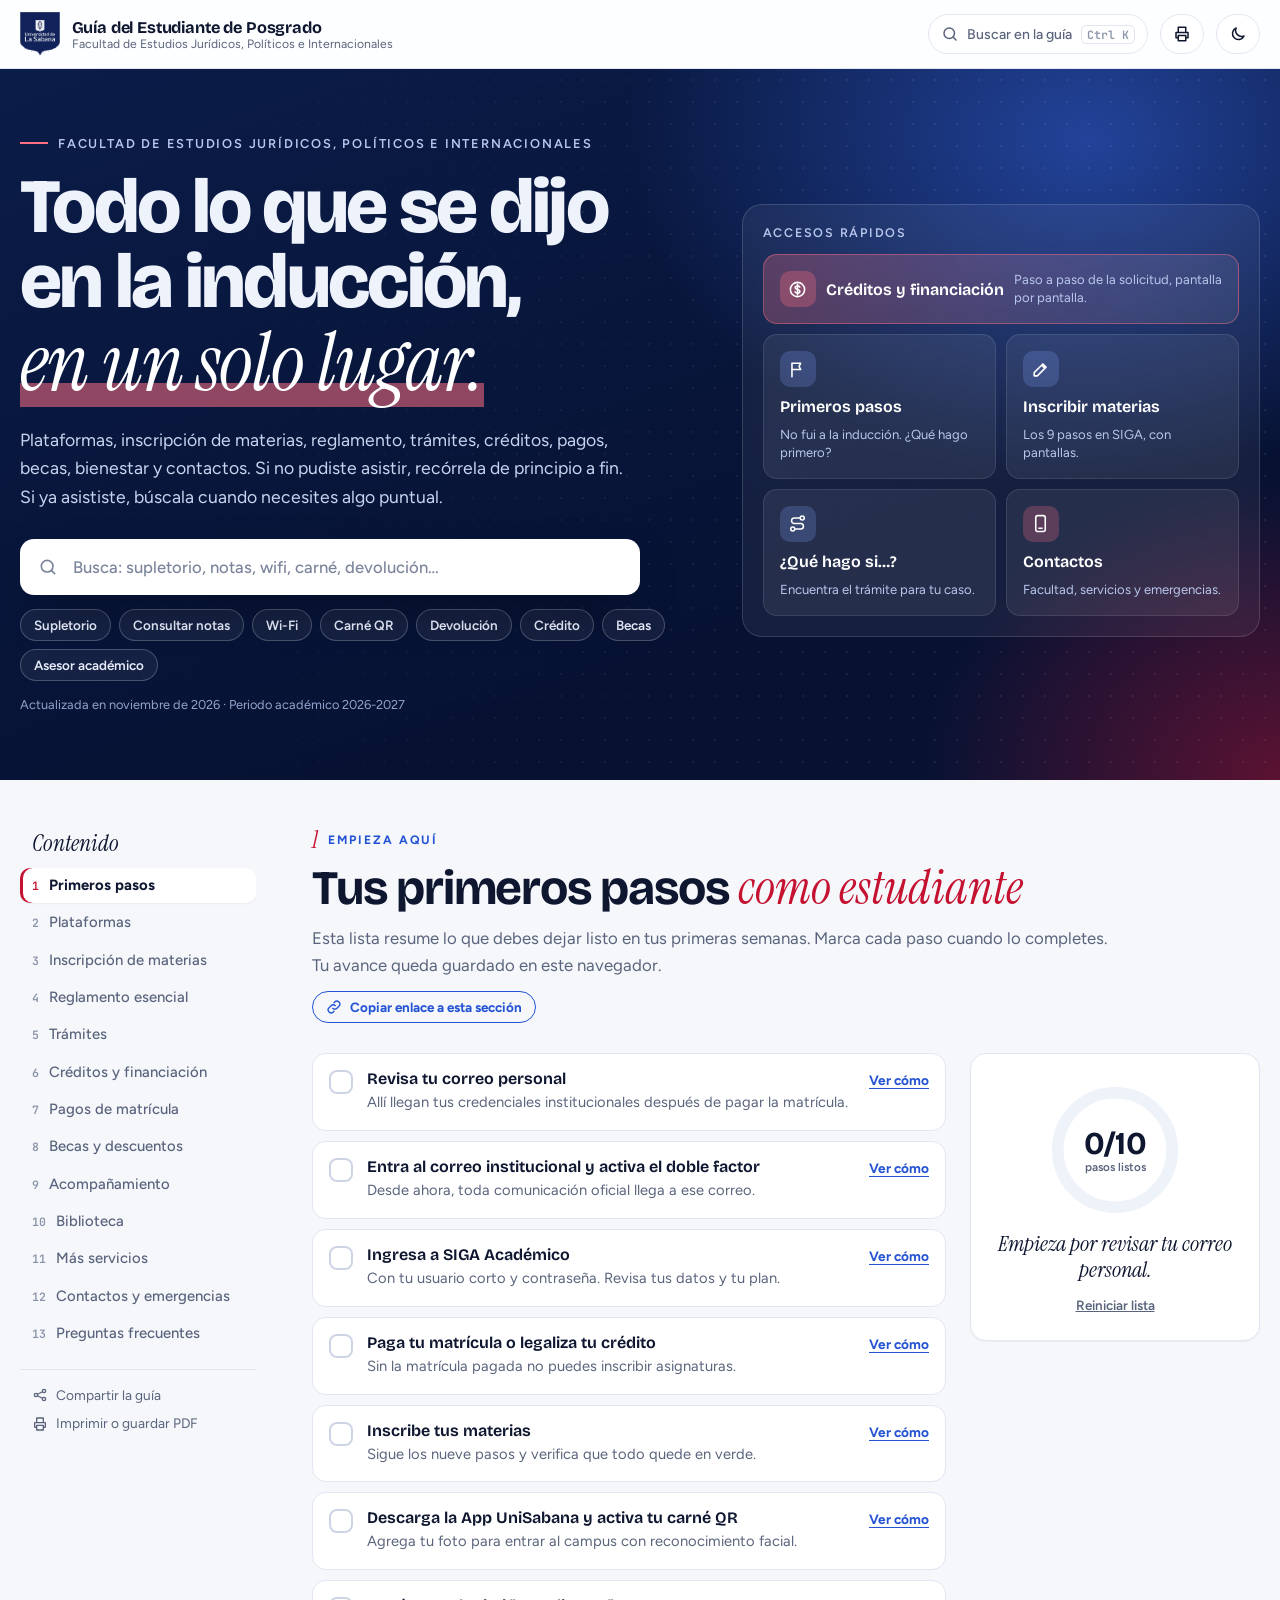
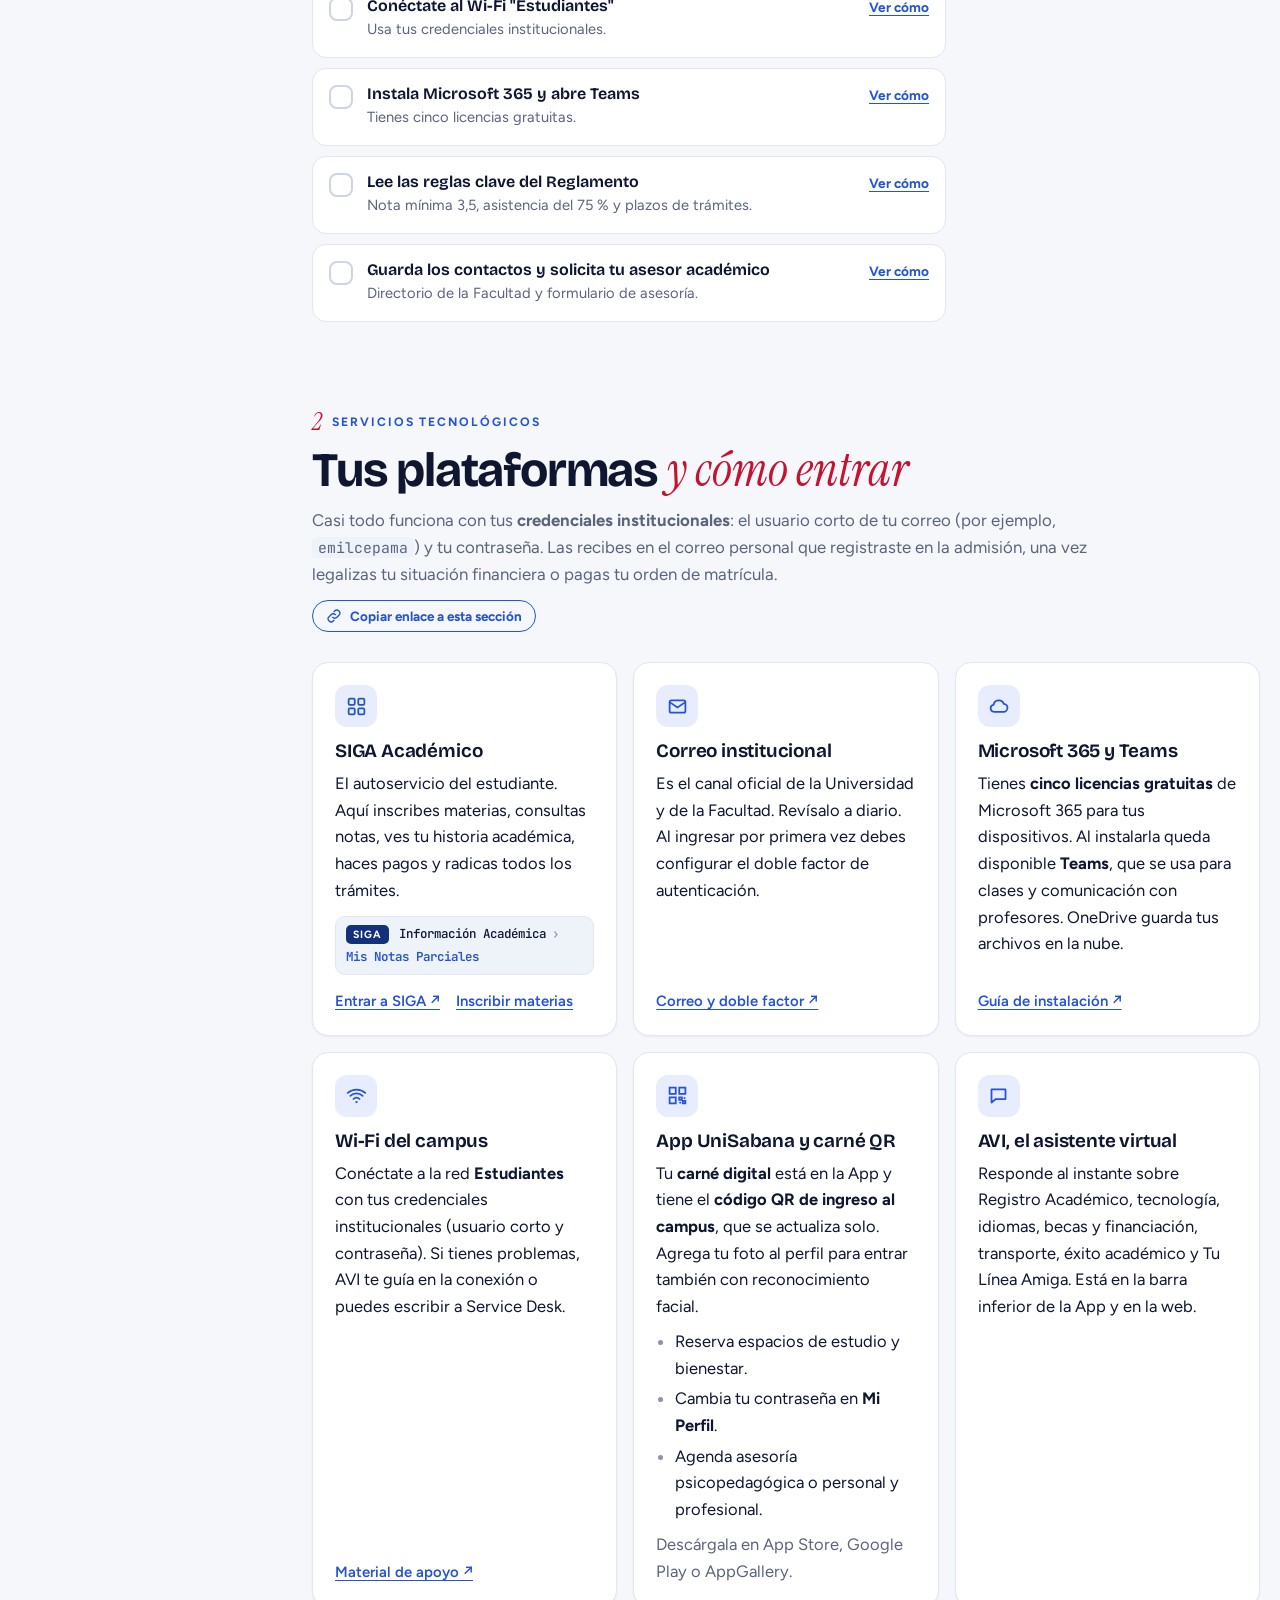
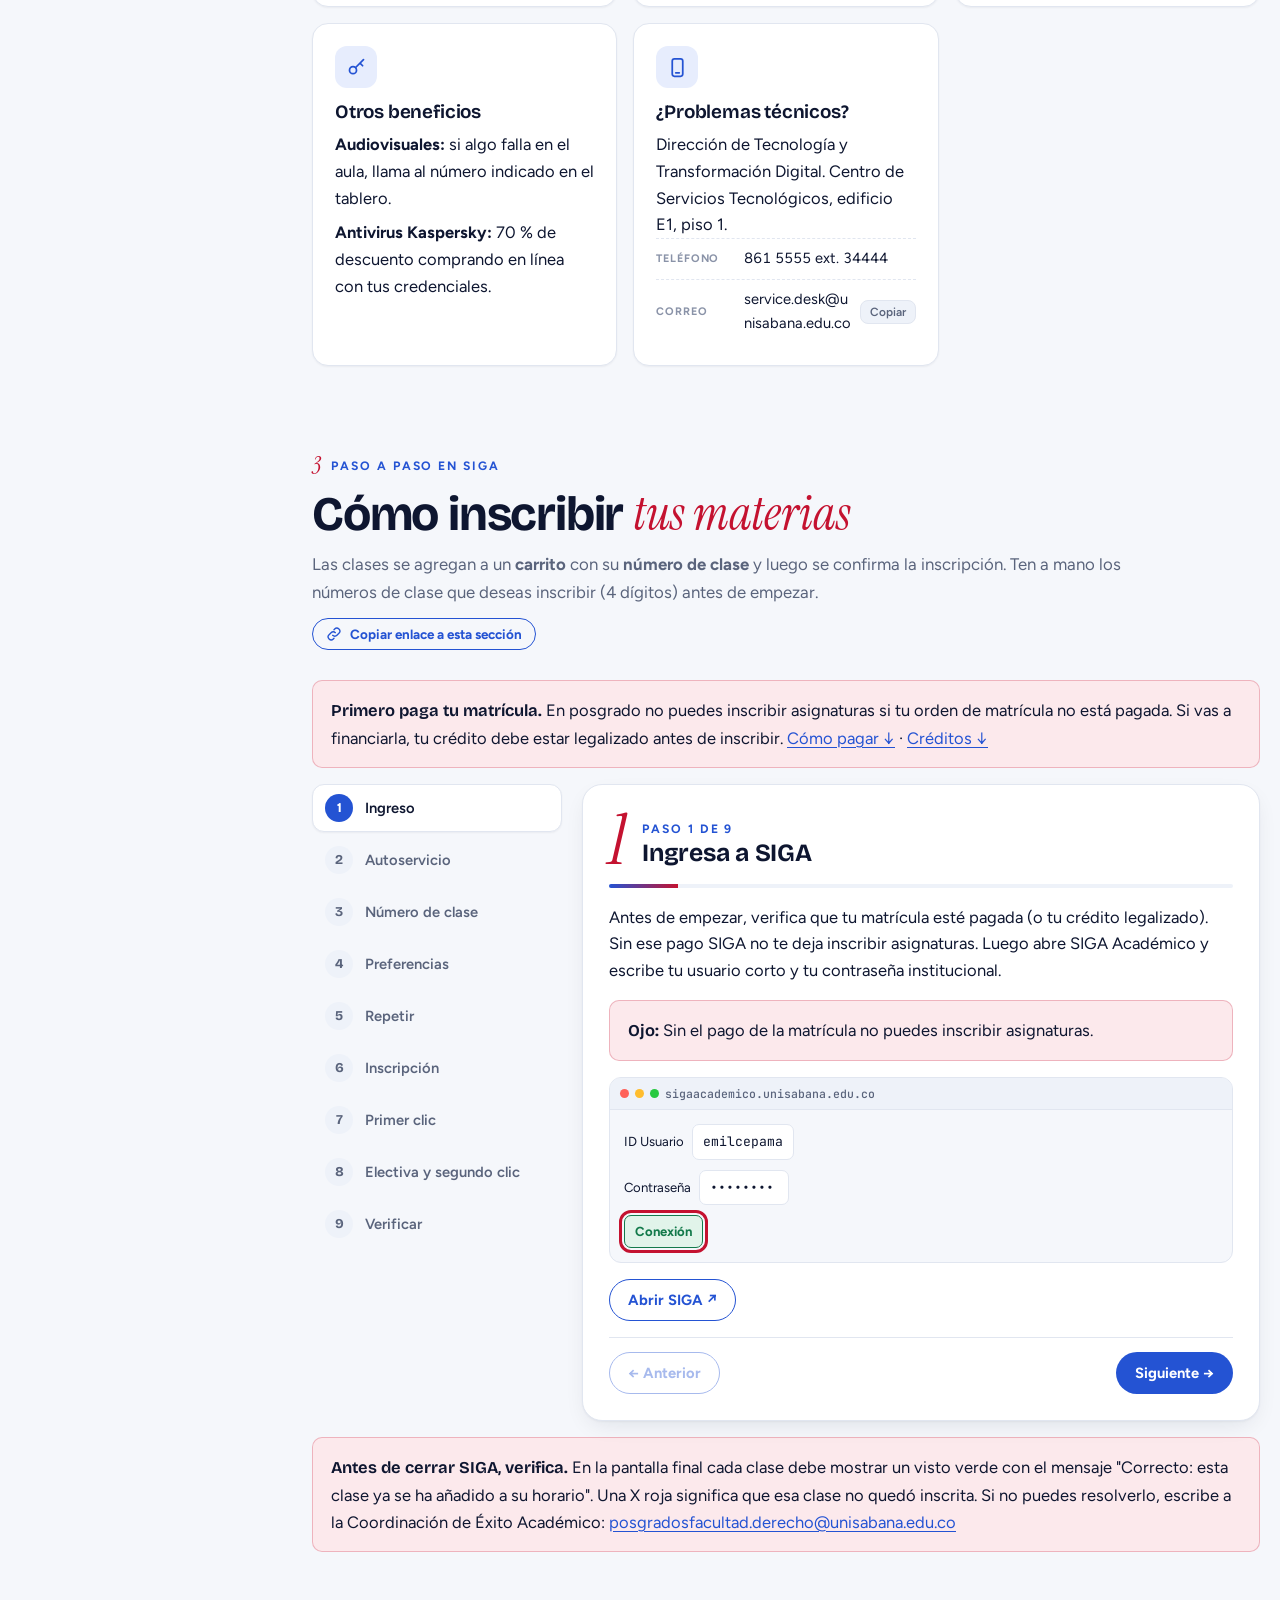
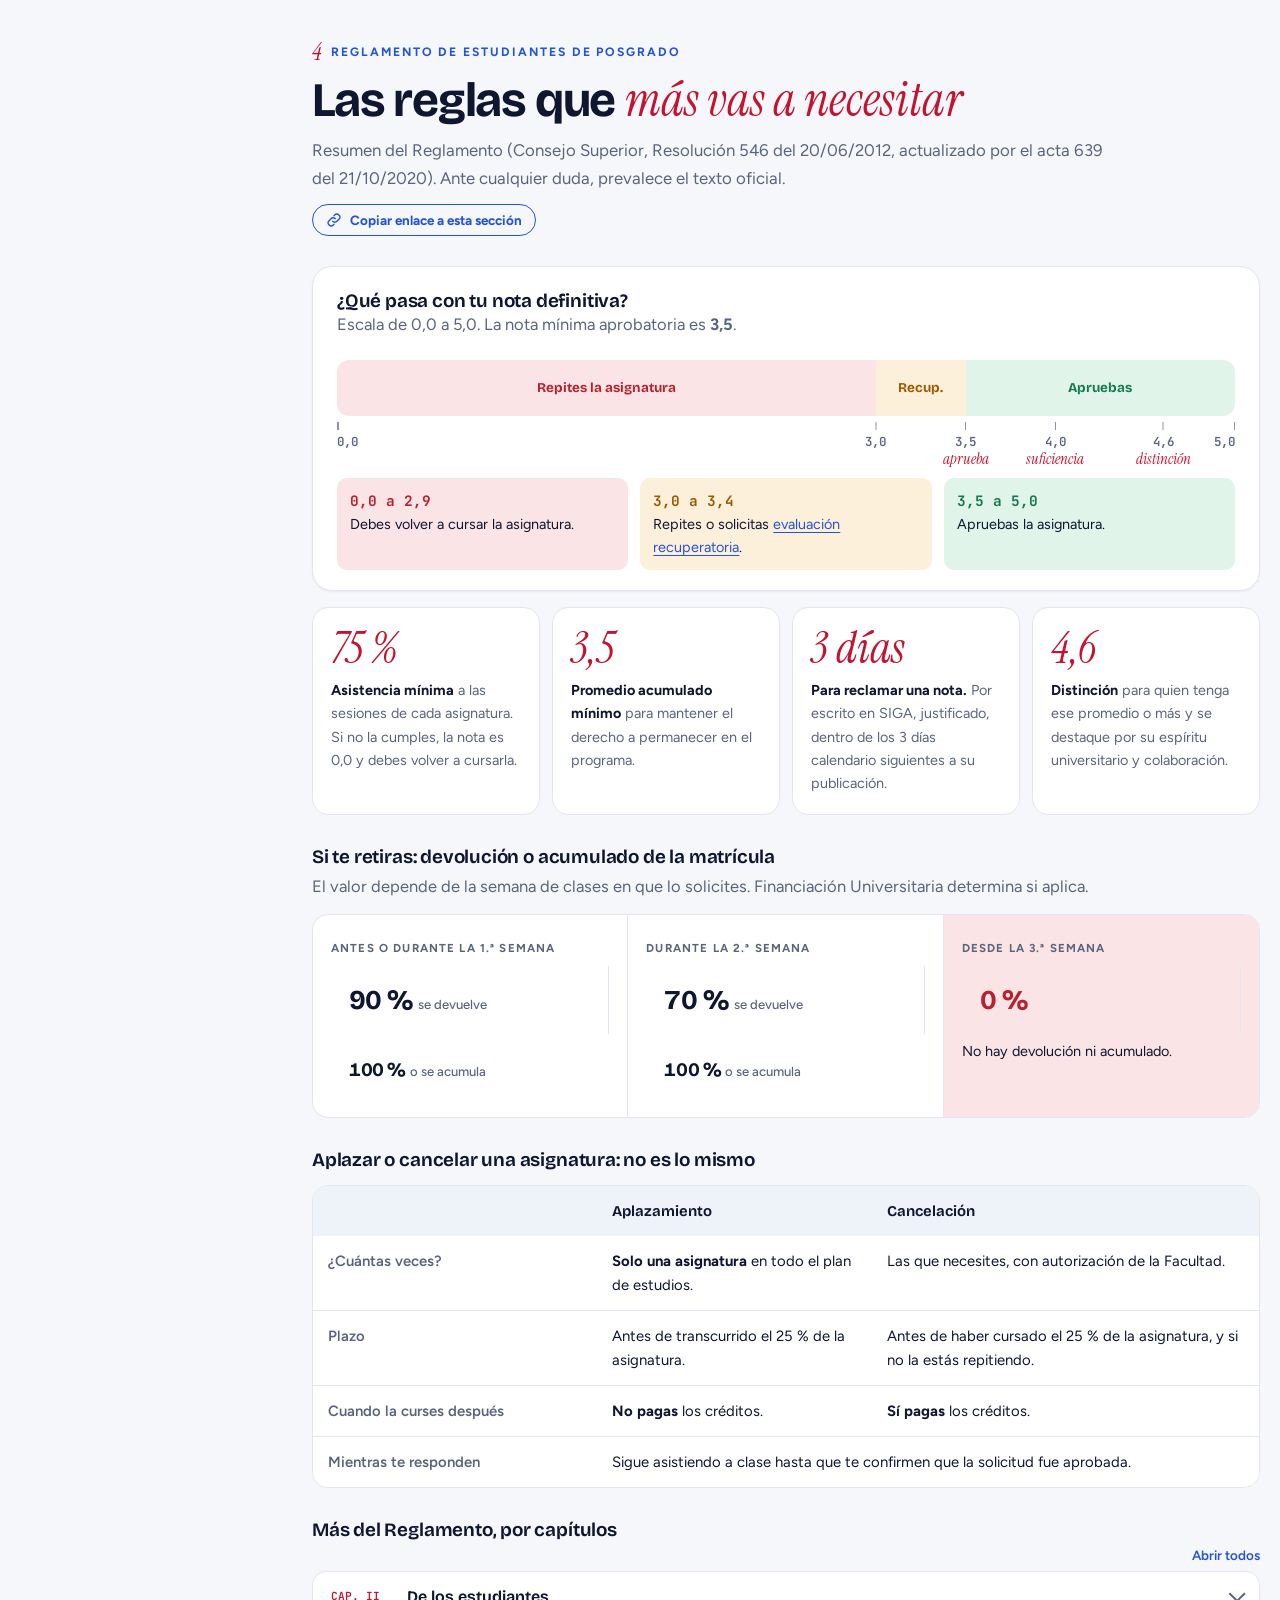
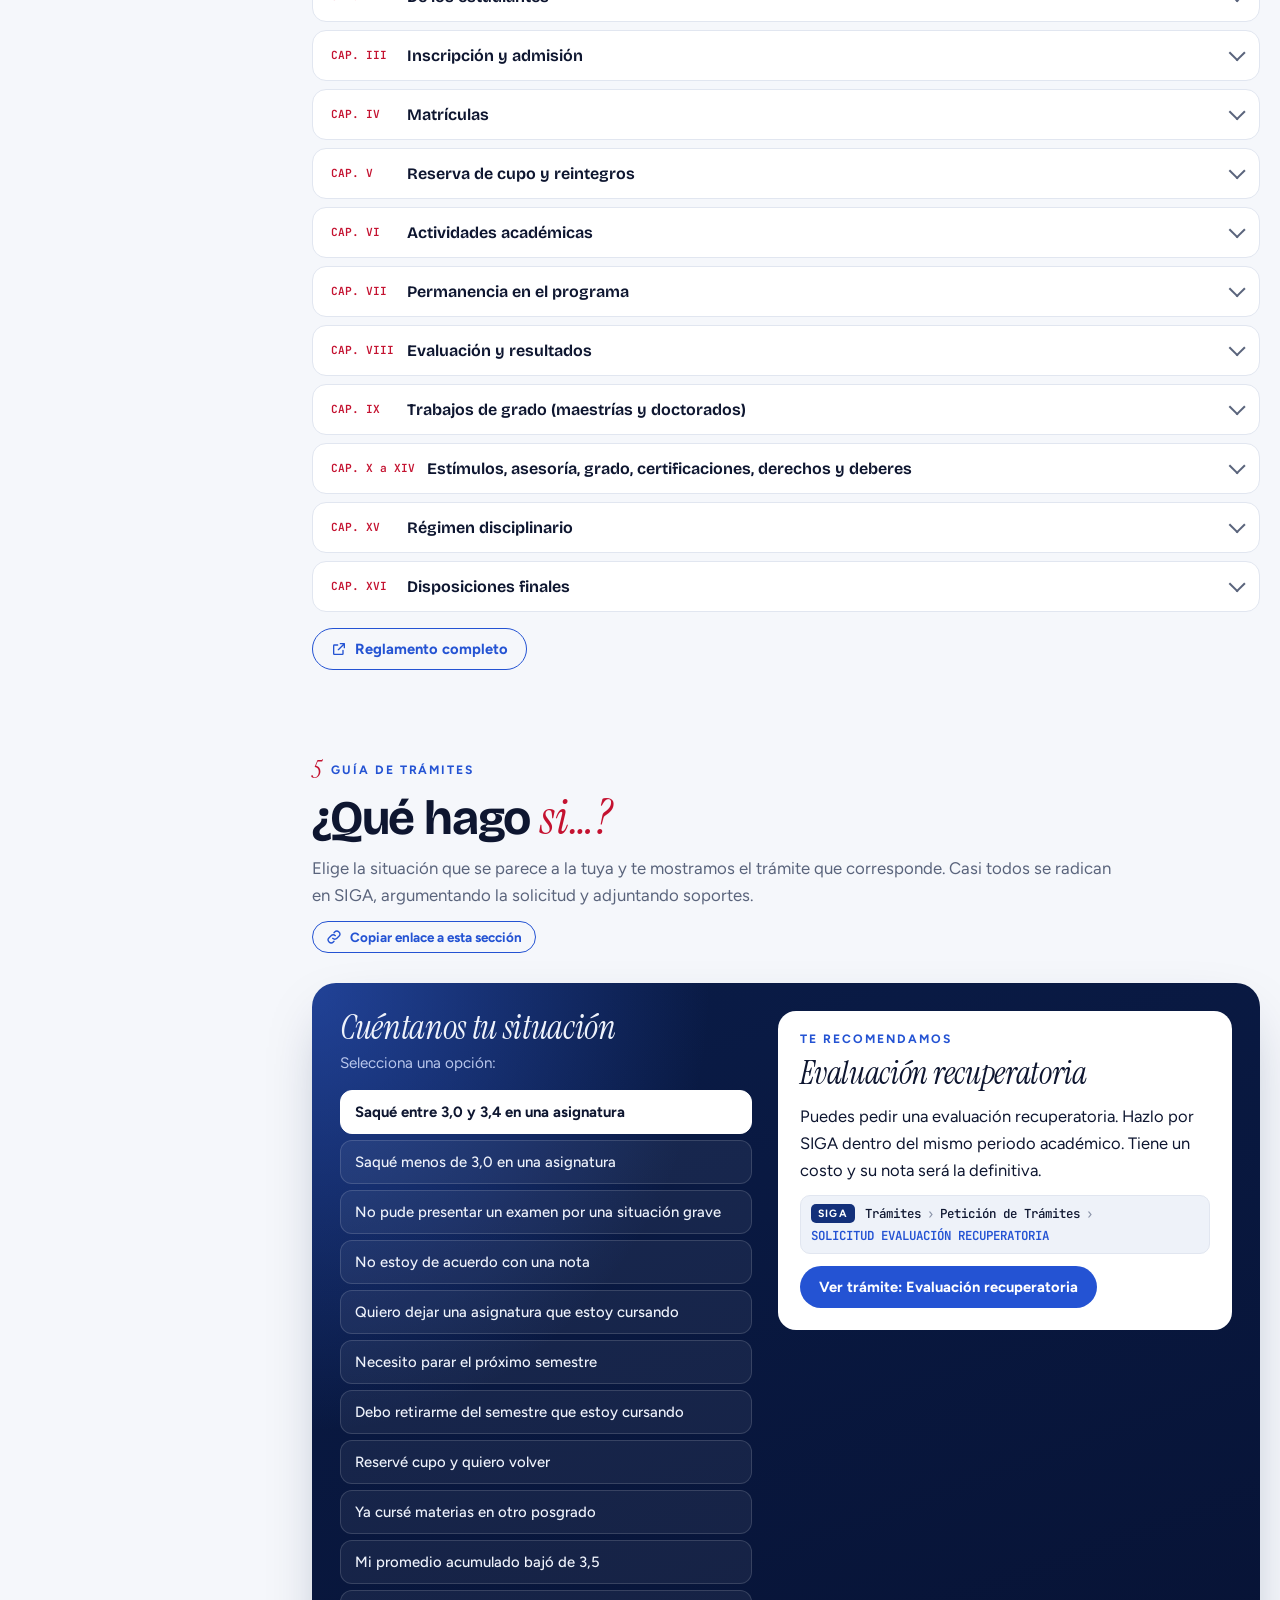
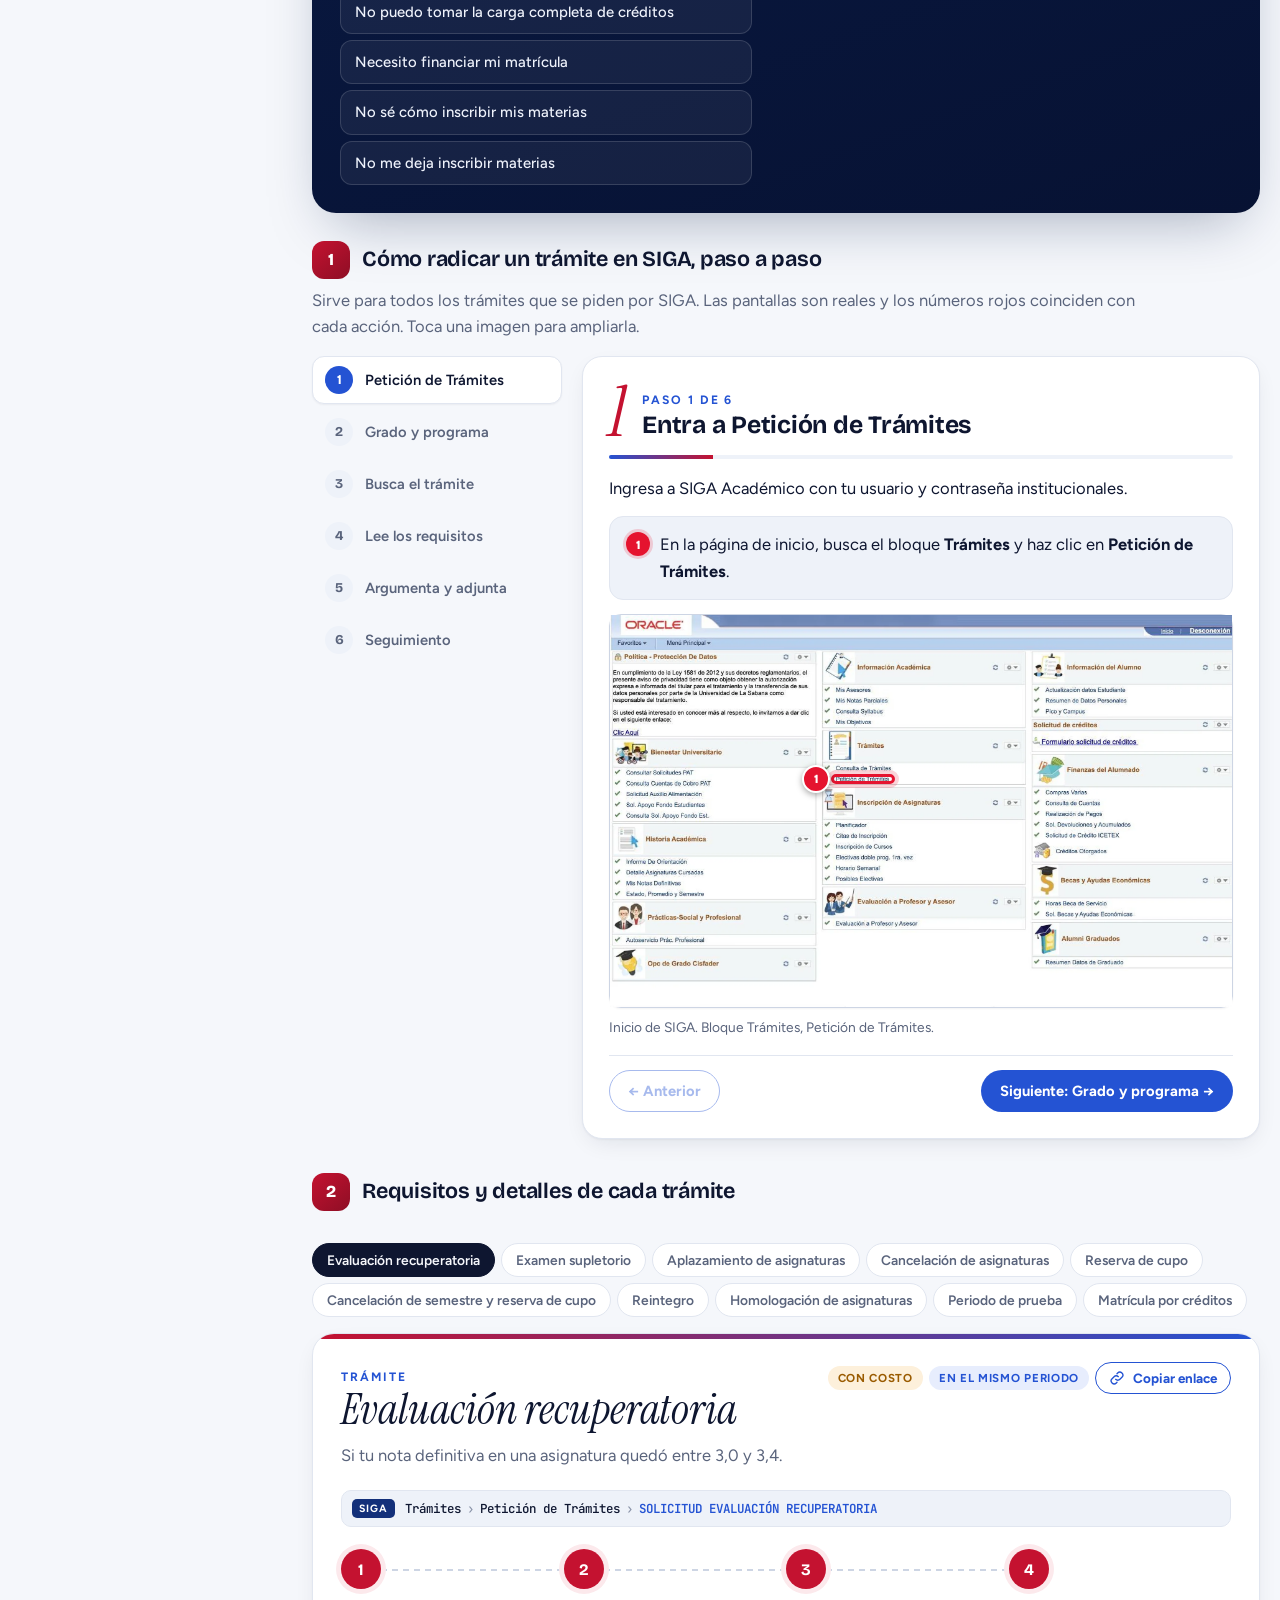
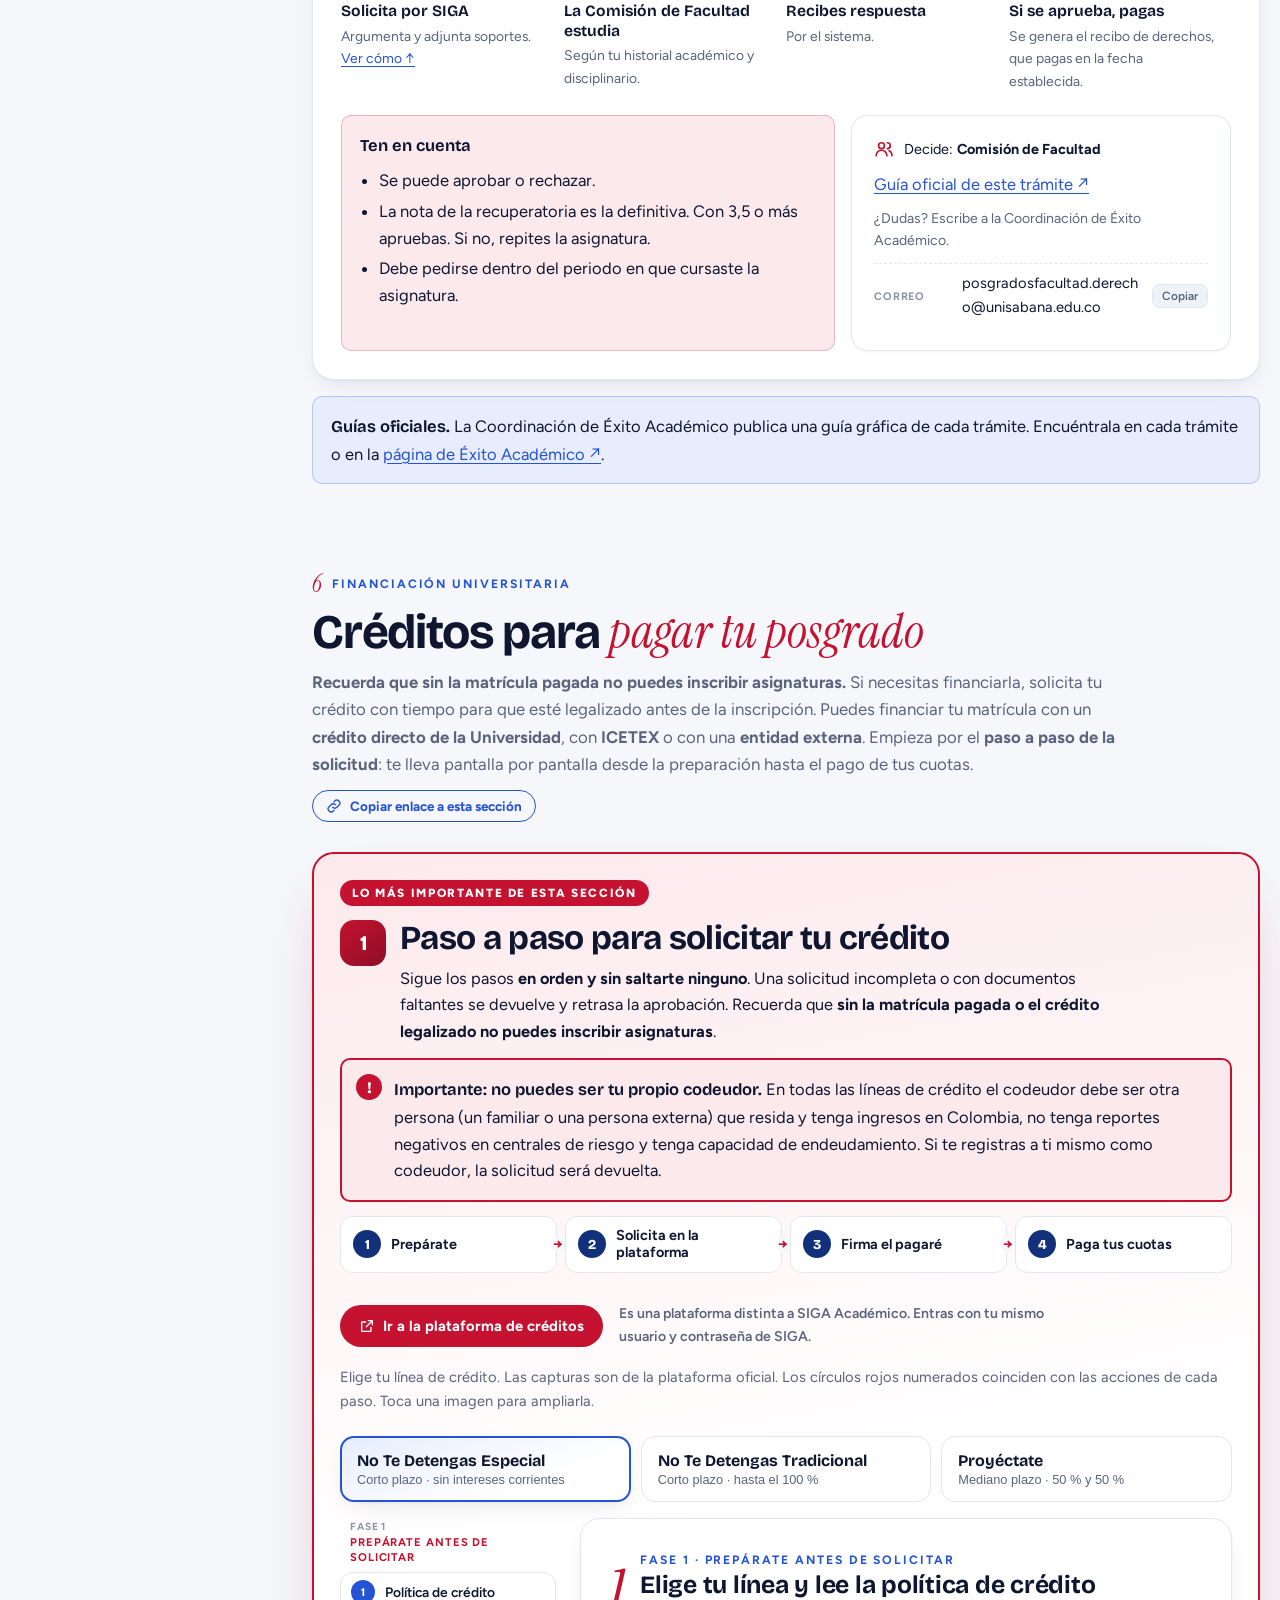
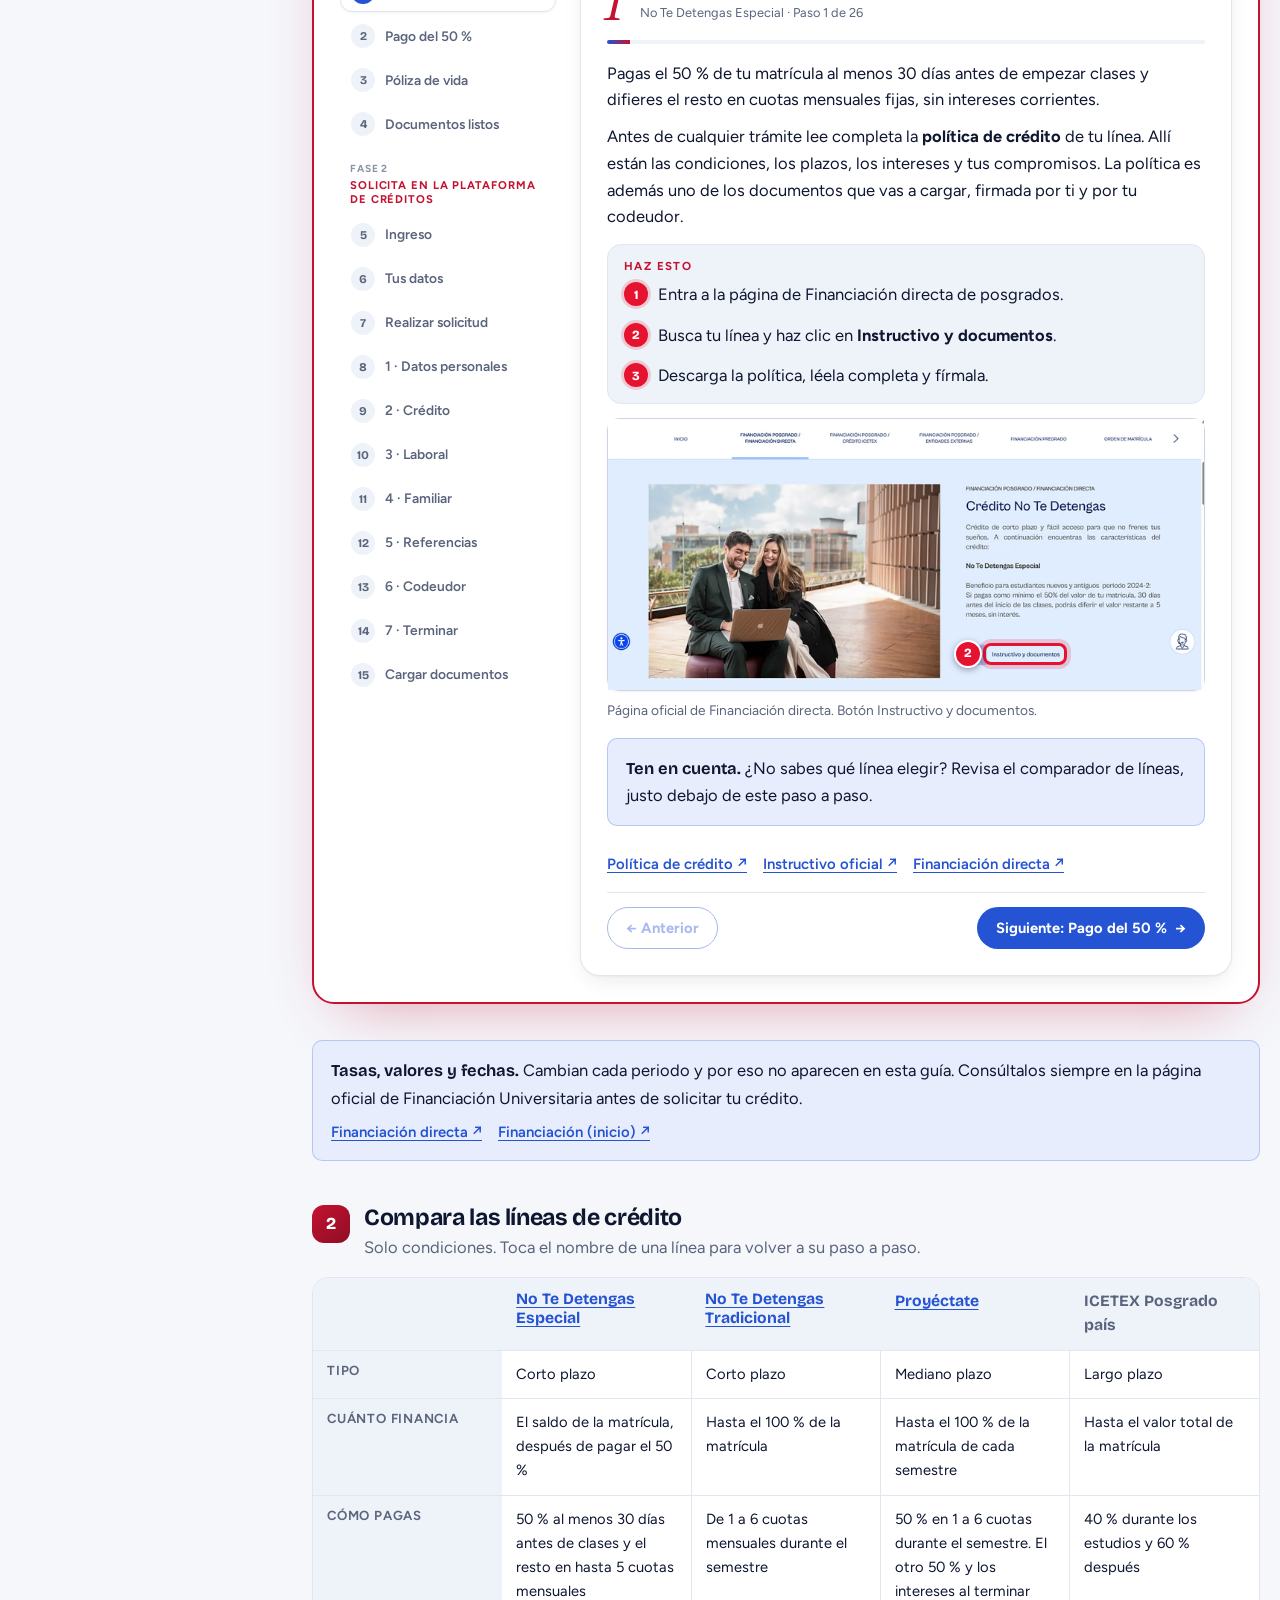
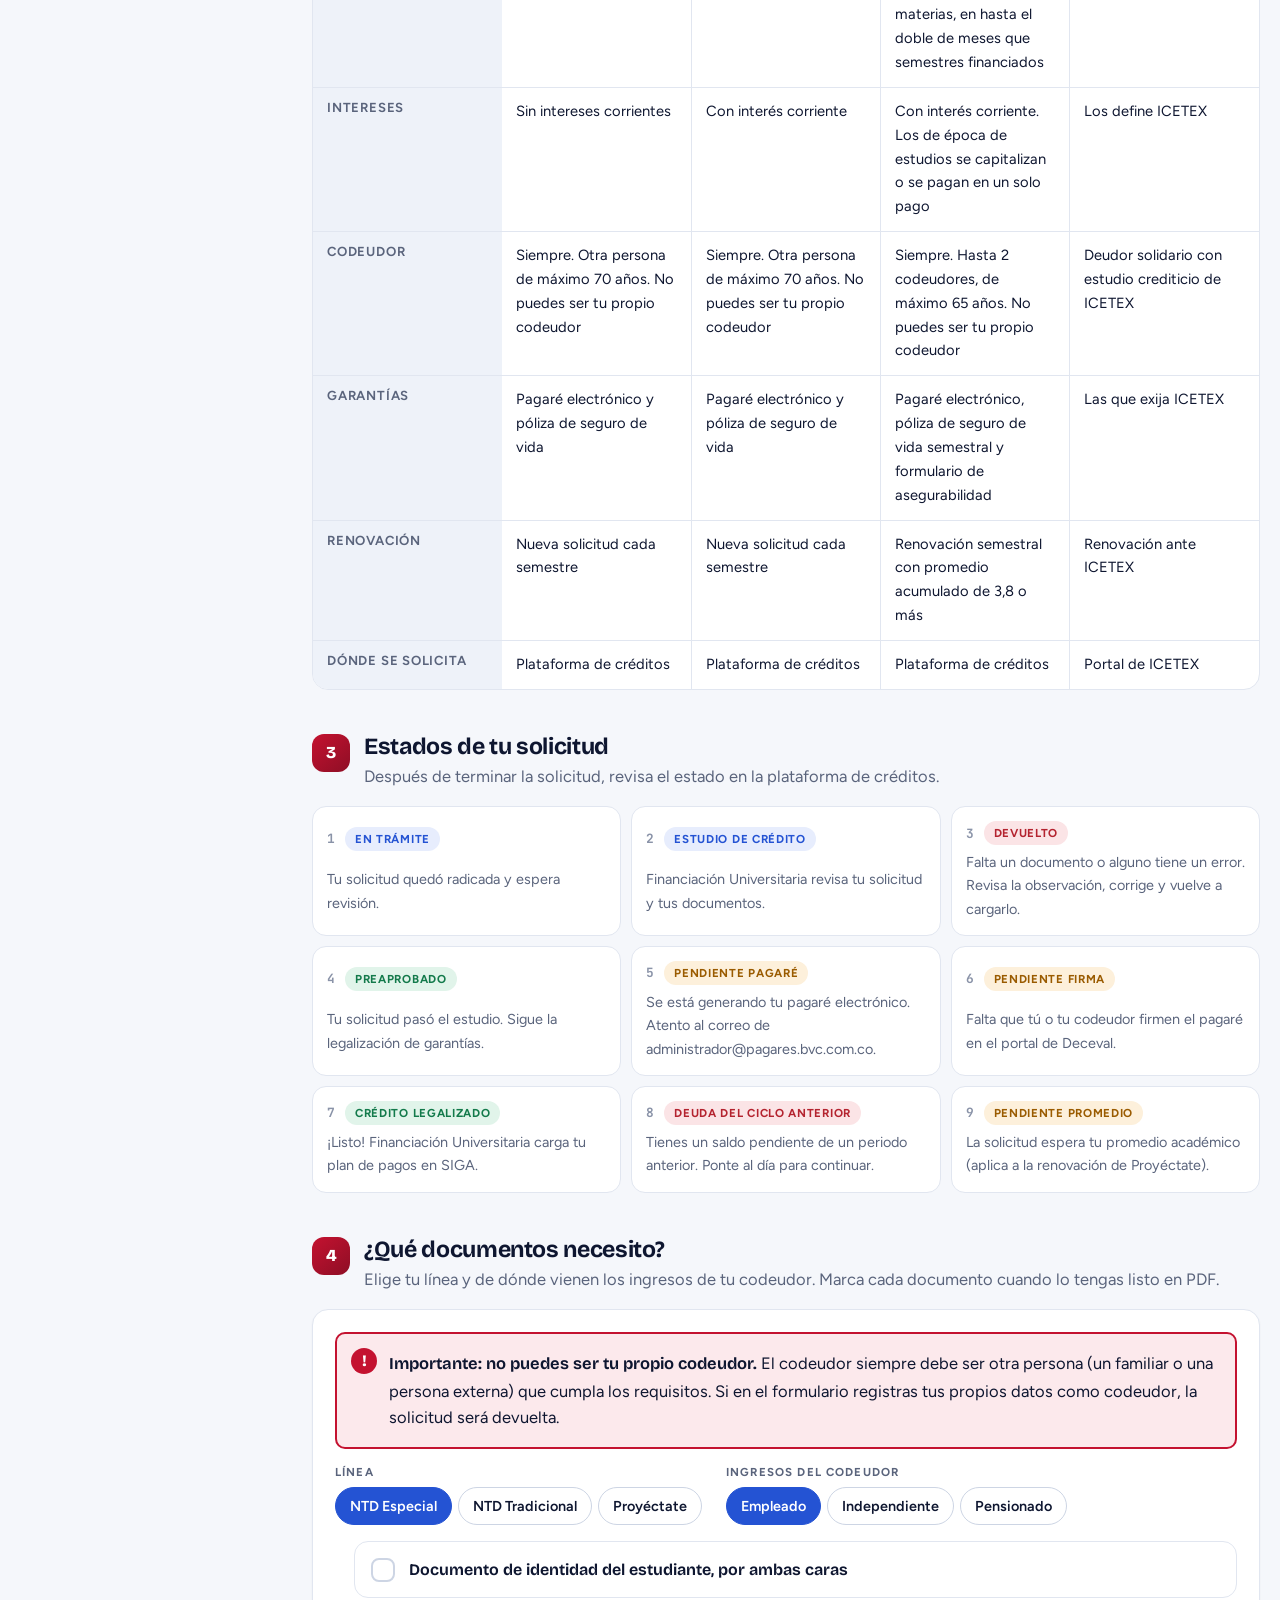
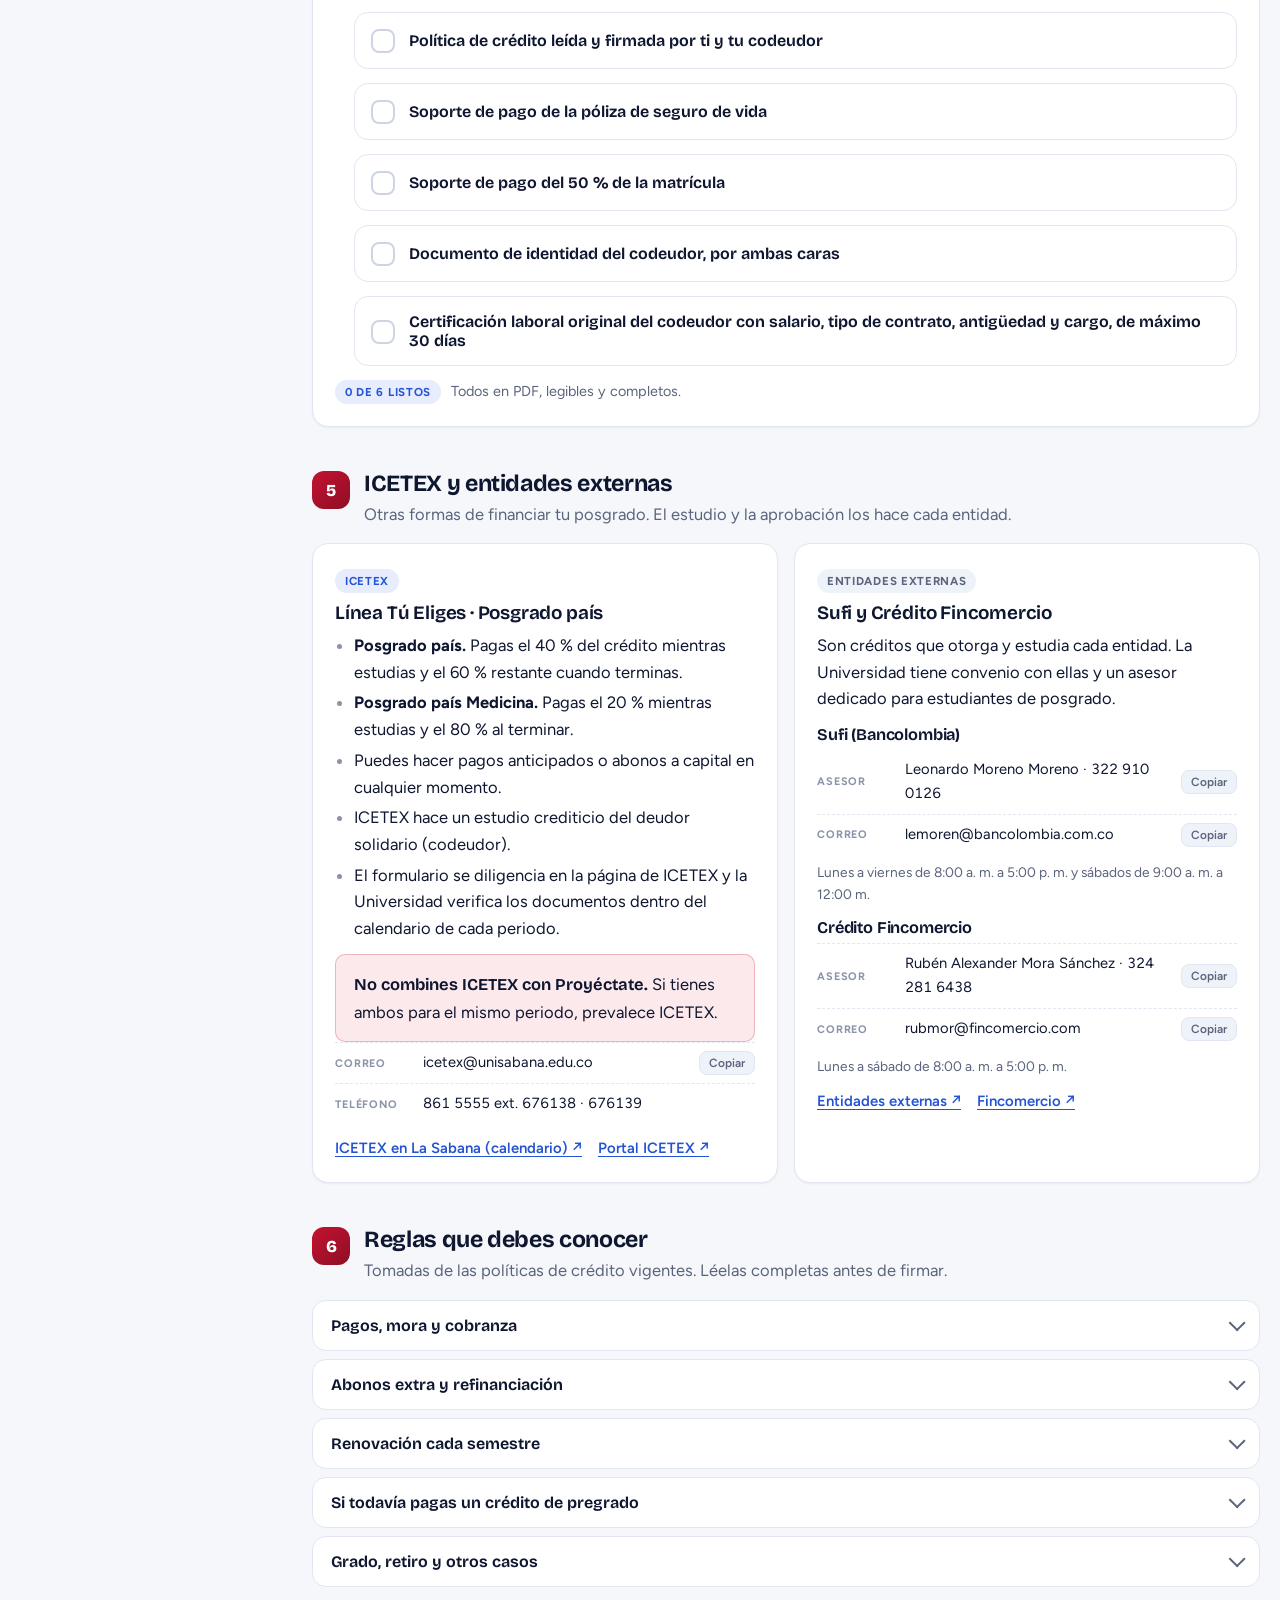
==== commit d12076f0: "Trámites: paso a paso real para radicar en SIGA, ruta de devoluciones y ajustes de rutas Co-Authored" ====
--- a/index.html
+++ b/index.html
@@ -19,7 +19,7 @@
 <link rel="preconnect" href="https://fonts.googleapis.com">
 <link rel="preconnect" href="https://fonts.gstatic.com" crossorigin>
 <link rel="stylesheet" href="https://fonts.googleapis.com/css2?family=Bricolage+Grotesque:opsz,wght@12..96,400..800&family=Figtree:ital,wght@0,400..800;1,400&family=Instrument+Serif:ital@0;1&family=JetBrains+Mono:wght@500;600&display=swap">
-<link rel="stylesheet" href="/styles.css?v=10">
+<link rel="stylesheet" href="/styles.css?v=11">
 <script>try{var t=localStorage.getItem("gp_theme");if(t)document.documentElement.setAttribute("data-theme",t)}catch(e){}</script>
 </head>
 <body>
@@ -160,7 +160,7 @@
         <div class="ico-badge"><svg><use href="#i-grid"/></svg></div>
         <h3>SIGA Académico</h3>
         <p>El autoservicio del estudiante. Aquí inscribes materias, consultas notas, ves tu historia académica, haces pagos y radicas todos los trámites.</p>
-        <div class="siga"><span class="lbl">SIGA</span>Autoservicio<span class="sep">›</span><span class="last">Mis Notas Parciales</span></div>
+        <div class="siga"><span class="lbl">SIGA</span>Información Académica<span class="sep">›</span><span class="last">Mis Notas Parciales</span></div>
         <div class="linkrow"><a href="https://sigaacademico.unisabana.edu.co" target="_blank" rel="noopener">Entrar a SIGA ↗</a><a href="#inscripcion">Inscribir materias</a></div>
       </article>
       <article class="card" data-search="correo institucional outlook doble factor autenticación">
@@ -372,6 +372,16 @@
       </div>
       <div class="answer" id="answer"></div>
     </div>
+
+    <div class="radicar" id="radicar" data-search="radicar trámite SIGA petición de trámites paso a paso generar solicitud anexos consulta de trámites estado">
+      <h3 class="radicar-h"><span class="fin-num">1</span>Cómo radicar un trámite en SIGA, paso a paso</h3>
+      <p class="muted">Sirve para todos los trámites que se piden por SIGA. Las pantallas son reales y los números rojos coinciden con cada acción. Toca una imagen para ampliarla.</p>
+      <div class="stepper">
+        <ol class="step-list" id="rStepList" role="tablist" aria-label="Pasos para radicar un trámite"></ol>
+        <div class="step-panel" id="rStepPanel" role="tabpanel" aria-live="polite"></div>
+      </div>
+    </div>
+    <h3 class="radicar-h" style="margin-top:34px"><span class="fin-num">2</span>Requisitos y detalles de cada trámite</h3>
 
     <div class="tram-tabs" id="tramTabs" role="tablist" aria-label="Trámites"></div>
     <div id="tramPanel" role="tabpanel"></div>
@@ -783,7 +793,7 @@
 <button class="to-top" type="button" id="toTop" aria-label="Volver arriba" hidden><svg><use href="#i-up"/></svg></button>
 <div class="toast" id="toast" role="status" aria-live="polite"></div>
 
-<script src="/fin.js?v=10" defer></script>
-<script src="/app.js?v=10" defer></script>
+<script src="/fin.js?v=11" defer></script>
+<script src="/app.js?v=11" defer></script>
 </body>
 </html>
--- a/styles.css
+++ b/styles.css
@@ -669,3 +669,15 @@
 .loan td:first-child{white-space:nowrap}
 @media (max-width:560px){.loan{font-size:.84rem}.loan th,.loan td{padding:9px 8px}}
 .callout a[href^="mailto:"]{overflow-wrap:anywhere}
+
+.radicar{margin:28px 0 8px}
+.radicar-h{display:flex;align-items:center;gap:12px;font-size:1.35rem;margin-bottom:8px}
+.radicar>.muted{margin-bottom:16px;max-width:75ch}
+#rStepList{counter-reset:s}
+.tram-shot{margin:4px 0 14px}
+.tram-shot .shot-img img{max-height:420px;width:auto;max-width:100%;margin:0 auto}
+.tram-shot .shot-btn{background:#fff;display:flex;justify-content:center}
+#rStepPanel .shot-img img{max-height:560px;width:auto;max-width:100%;margin:0 auto}
+#rStepPanel .shot-btn{background:#fff;display:flex;justify-content:center}
+.tram-shot{margin:18px 0 6px}
+.tram-shot-h{font:700 .95rem var(--f-display);margin-bottom:8px}
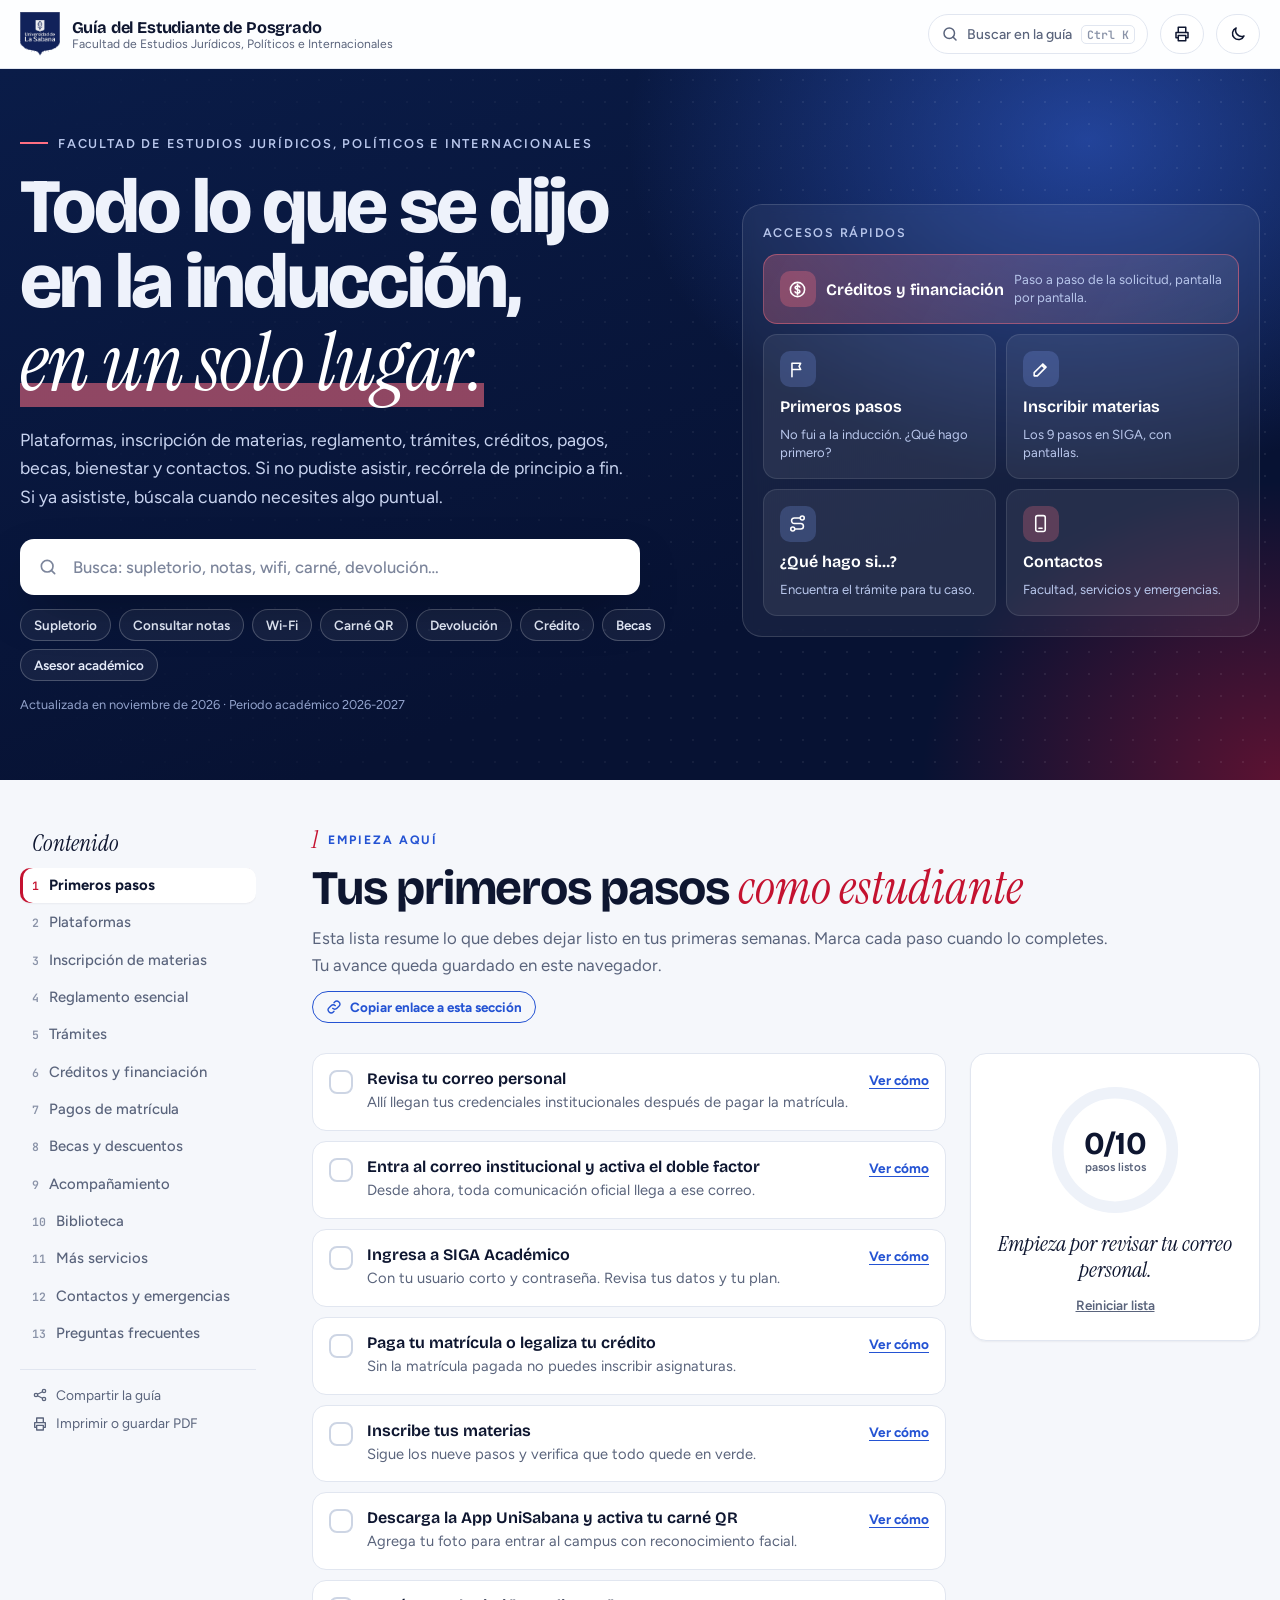
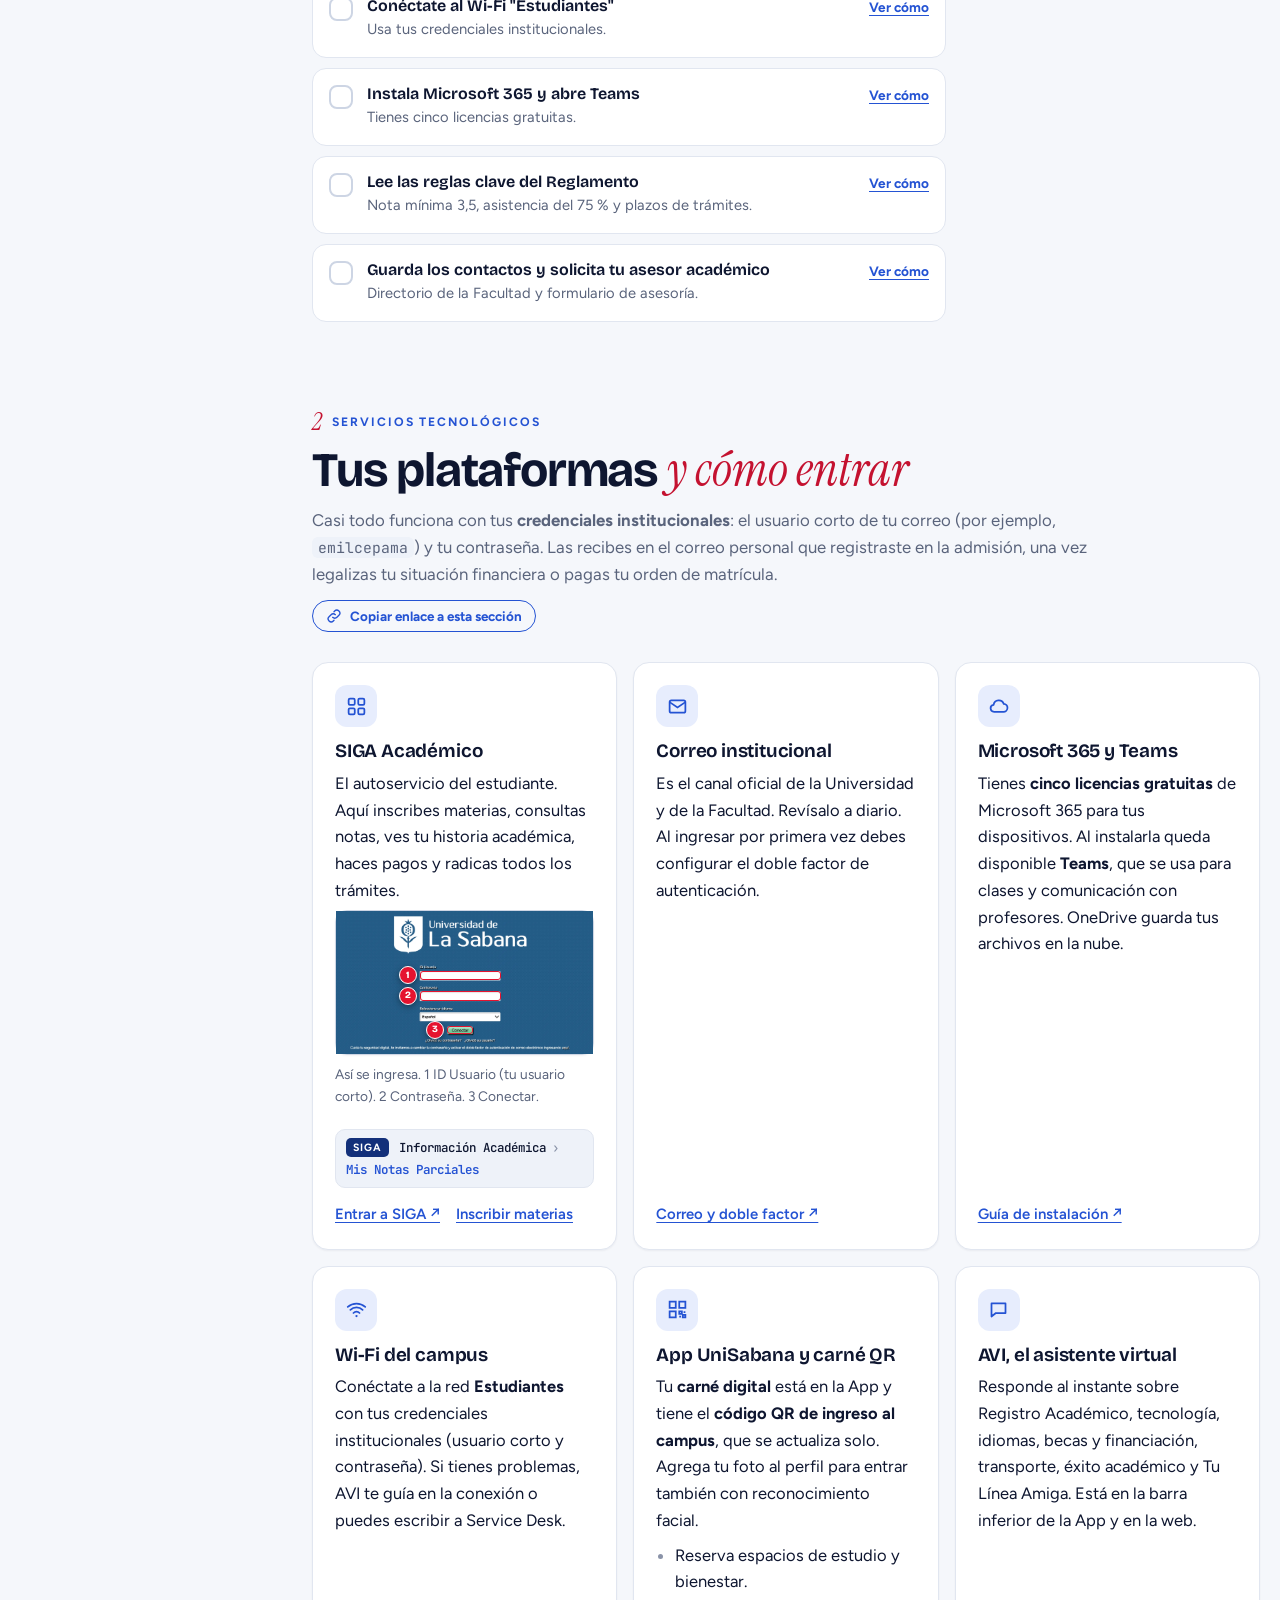
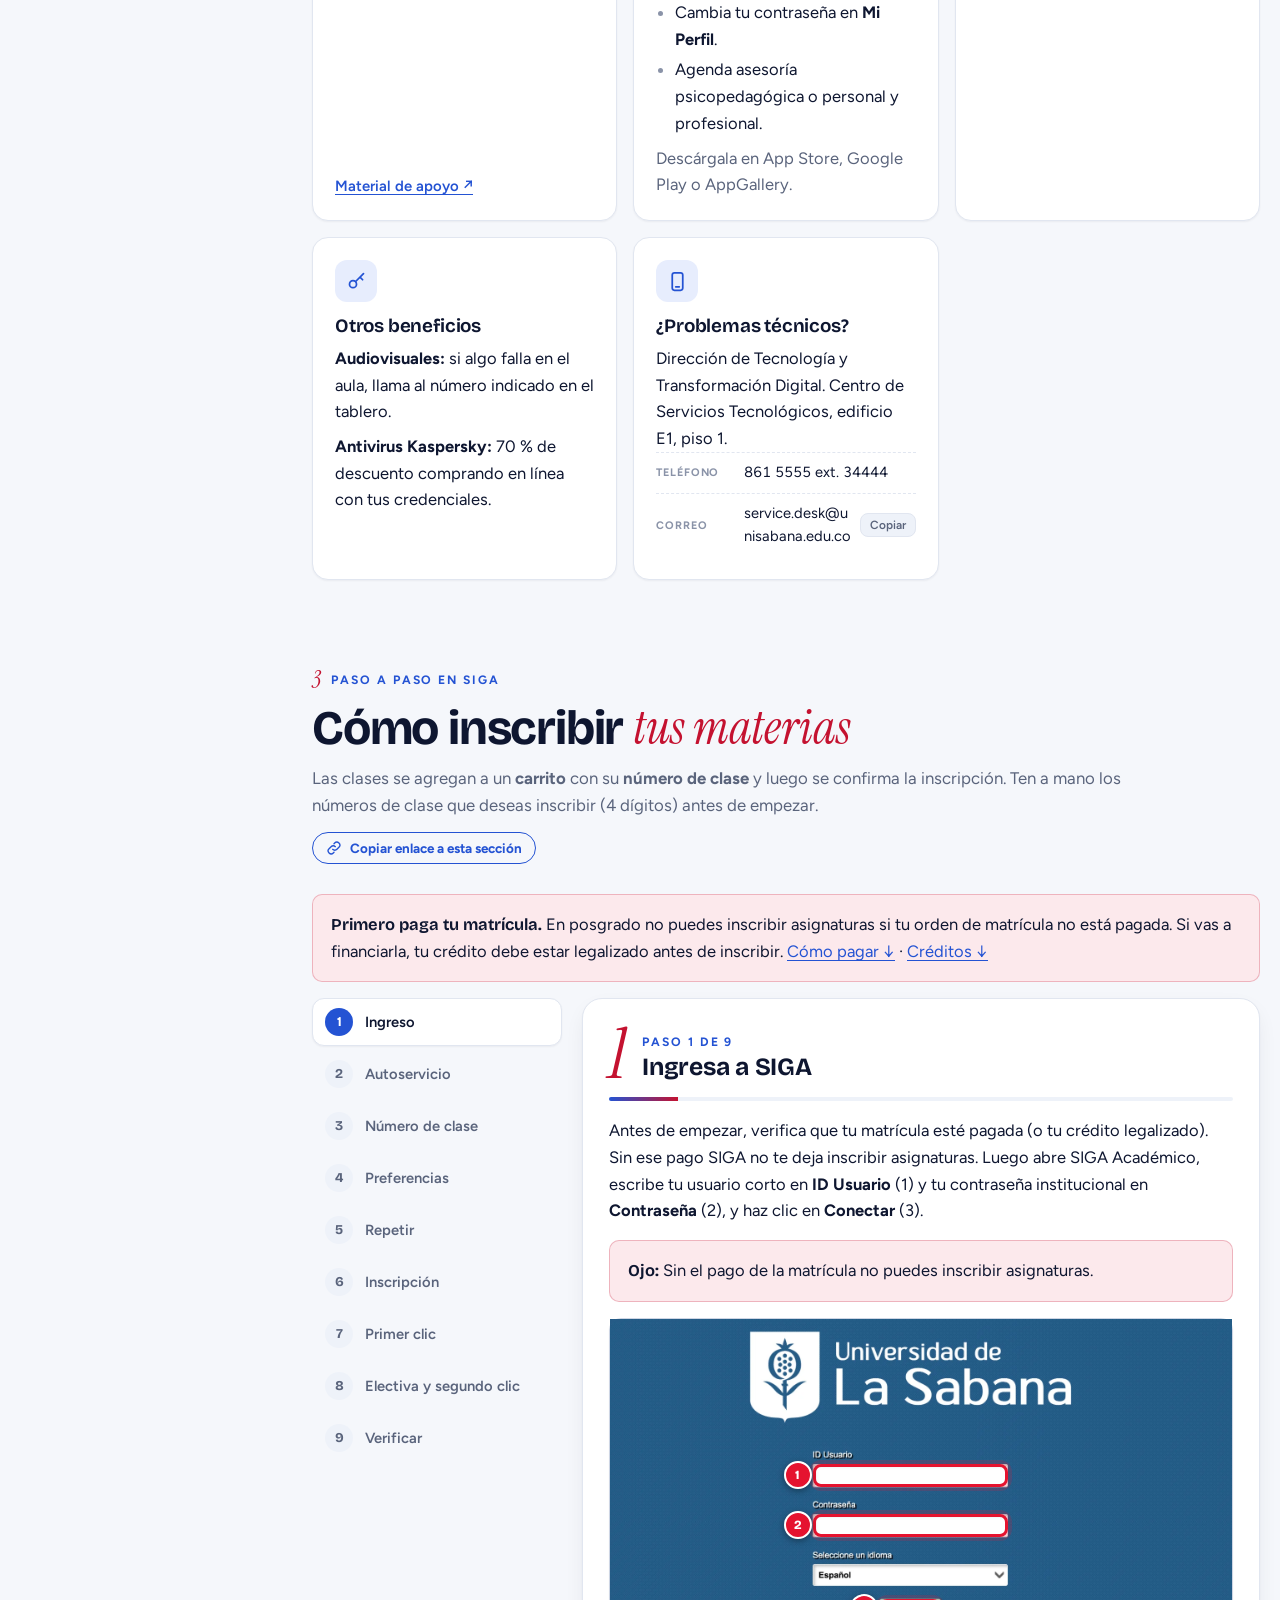
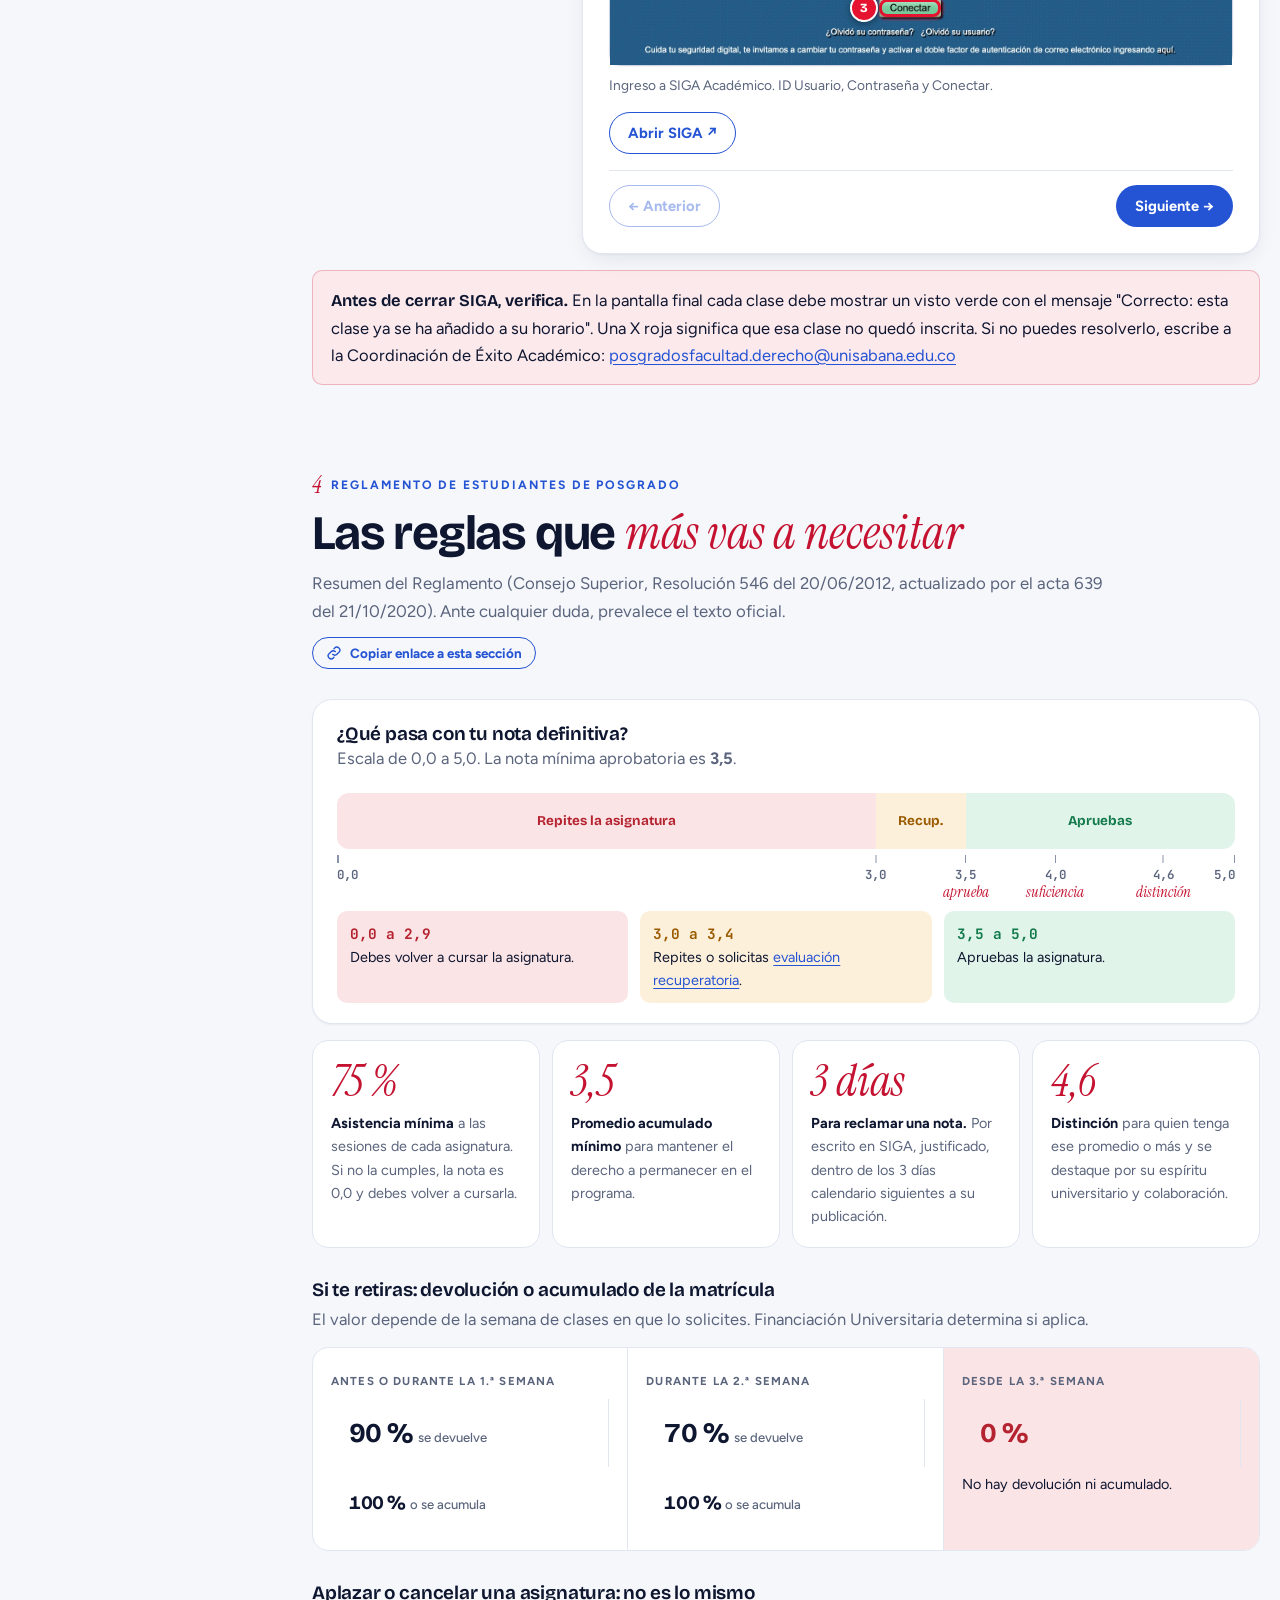
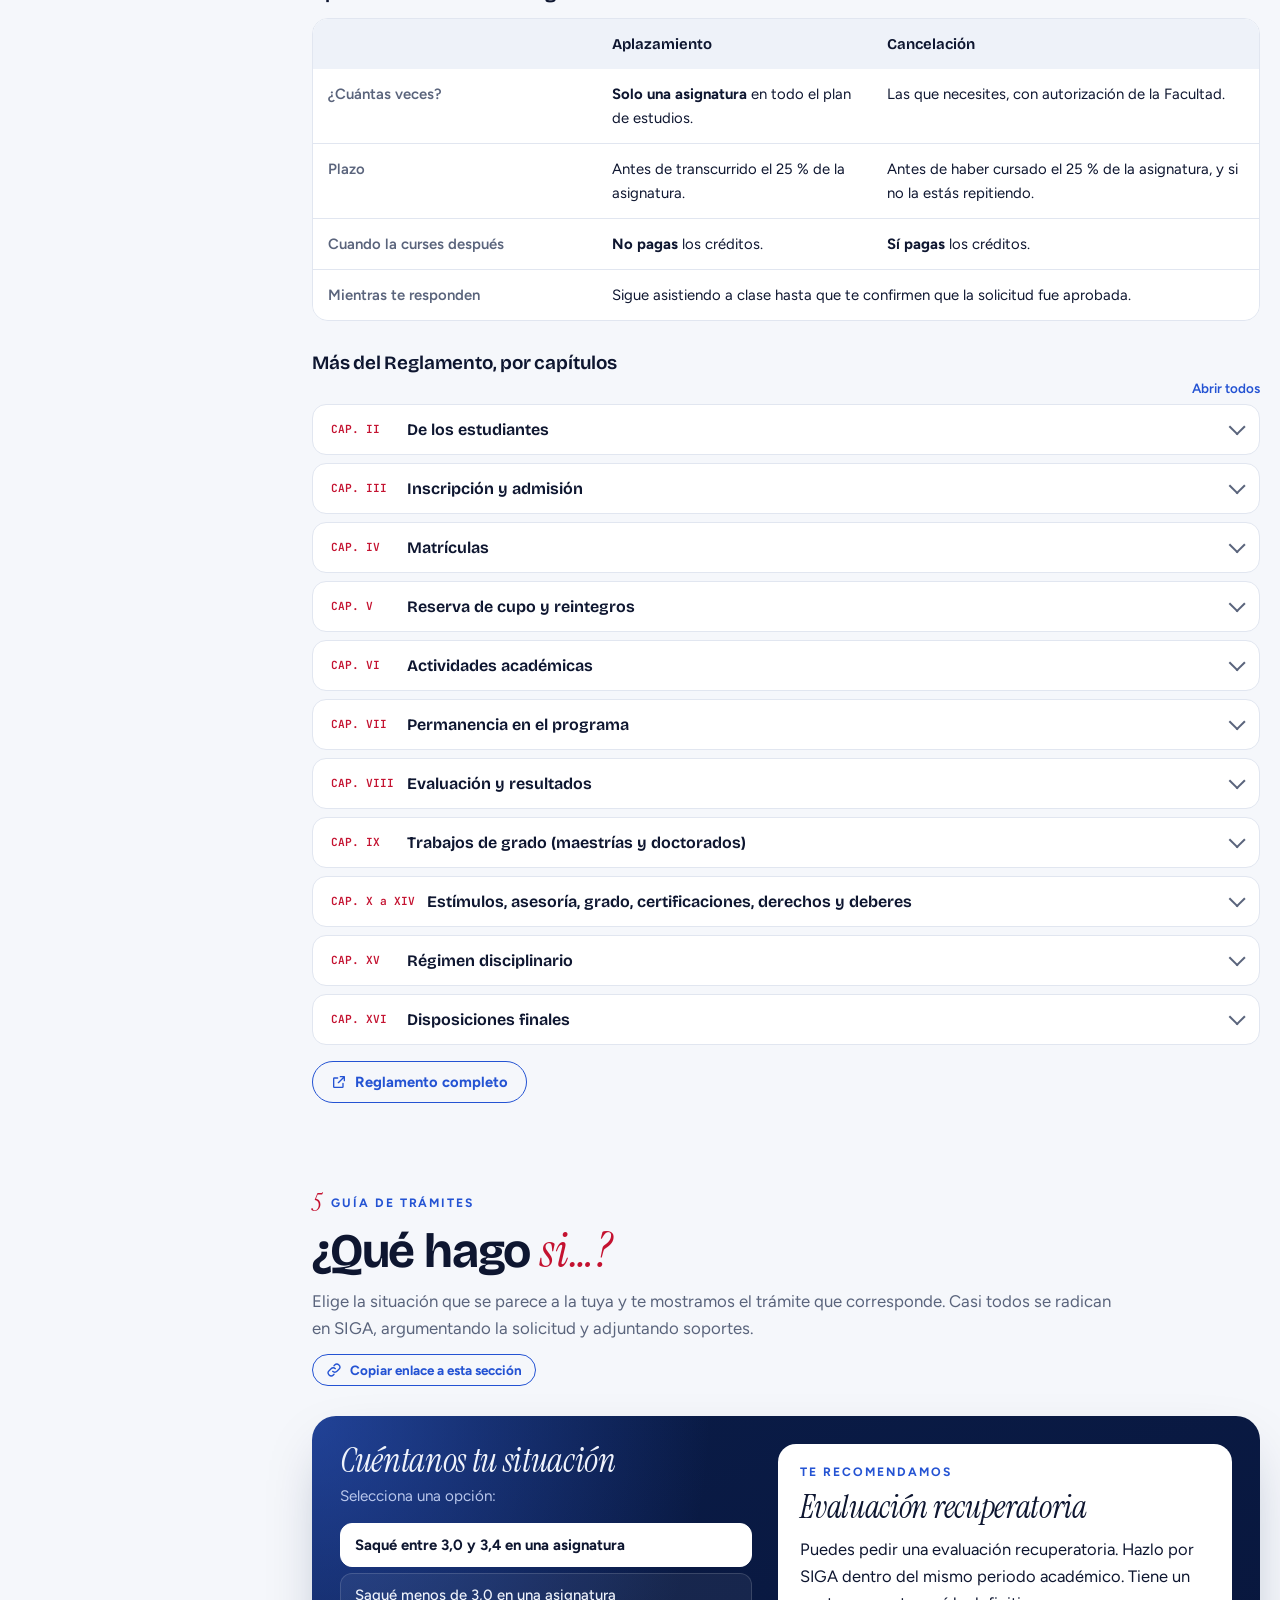
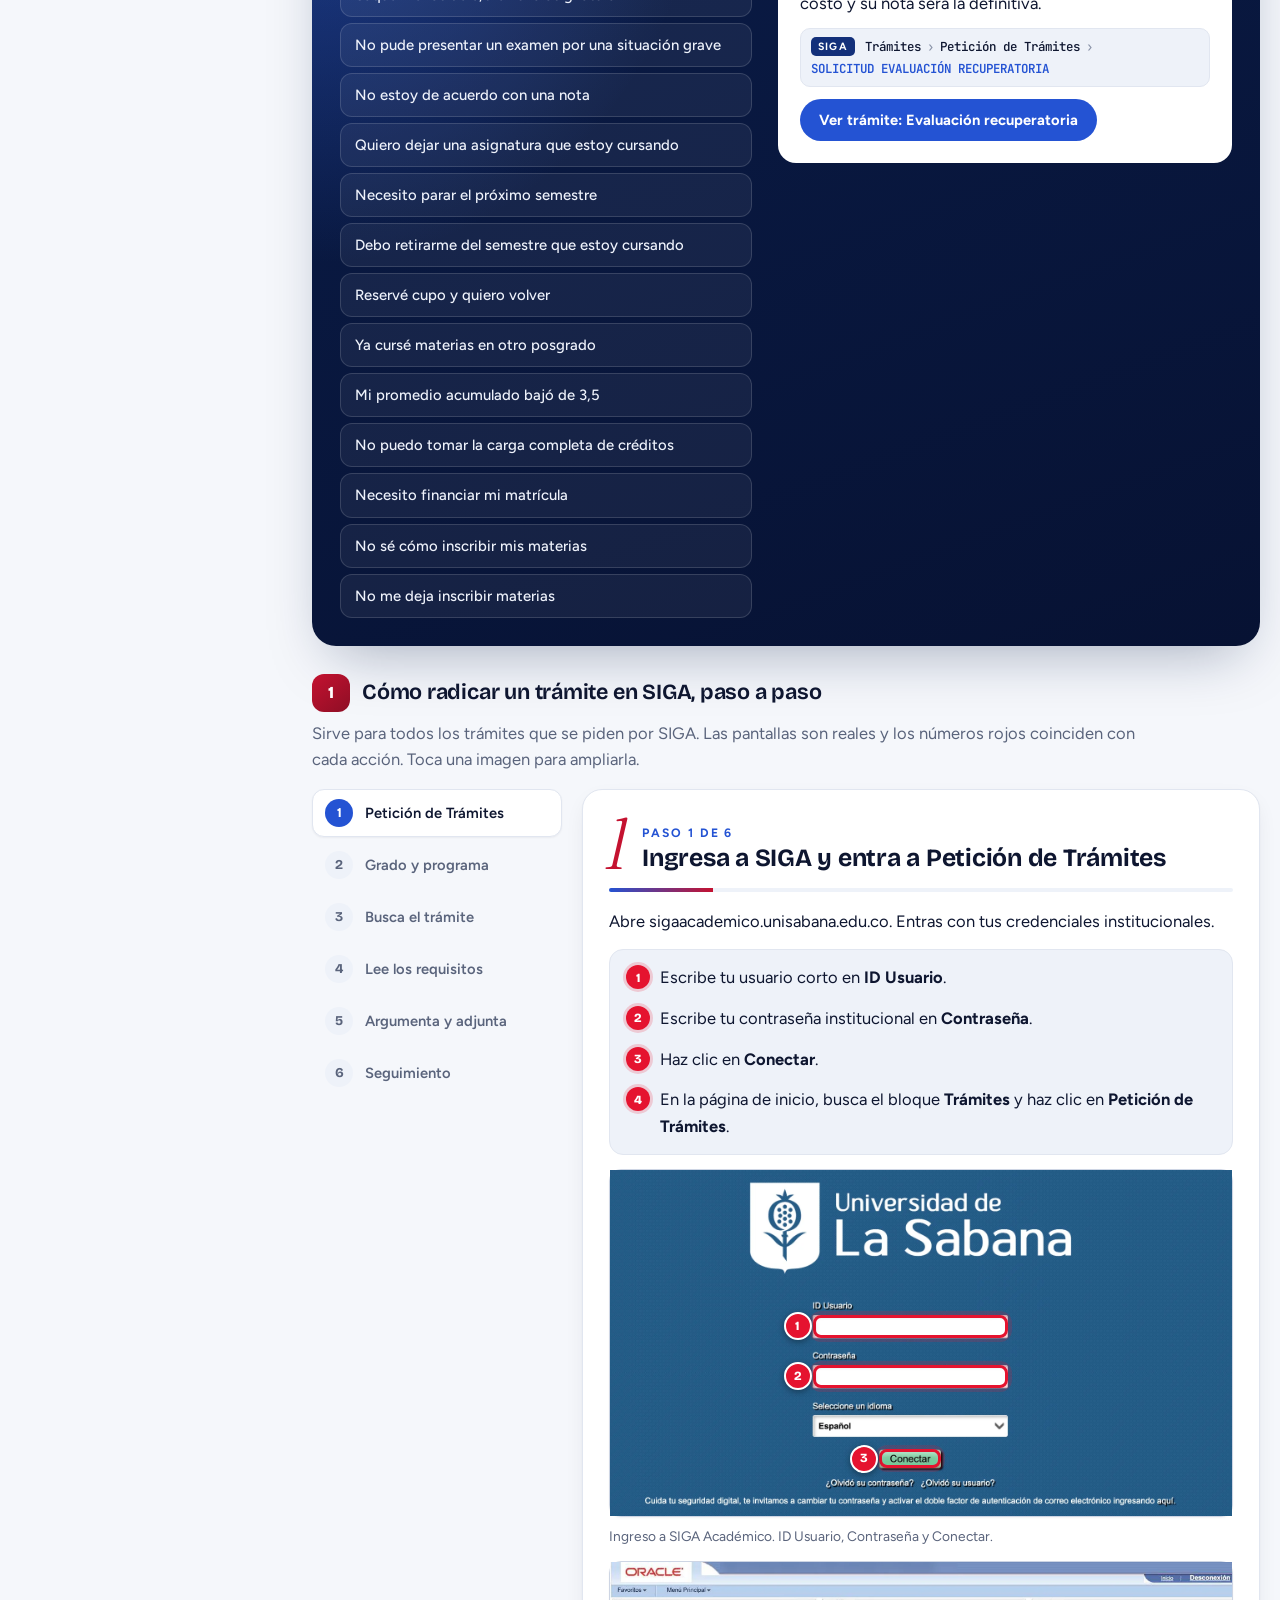
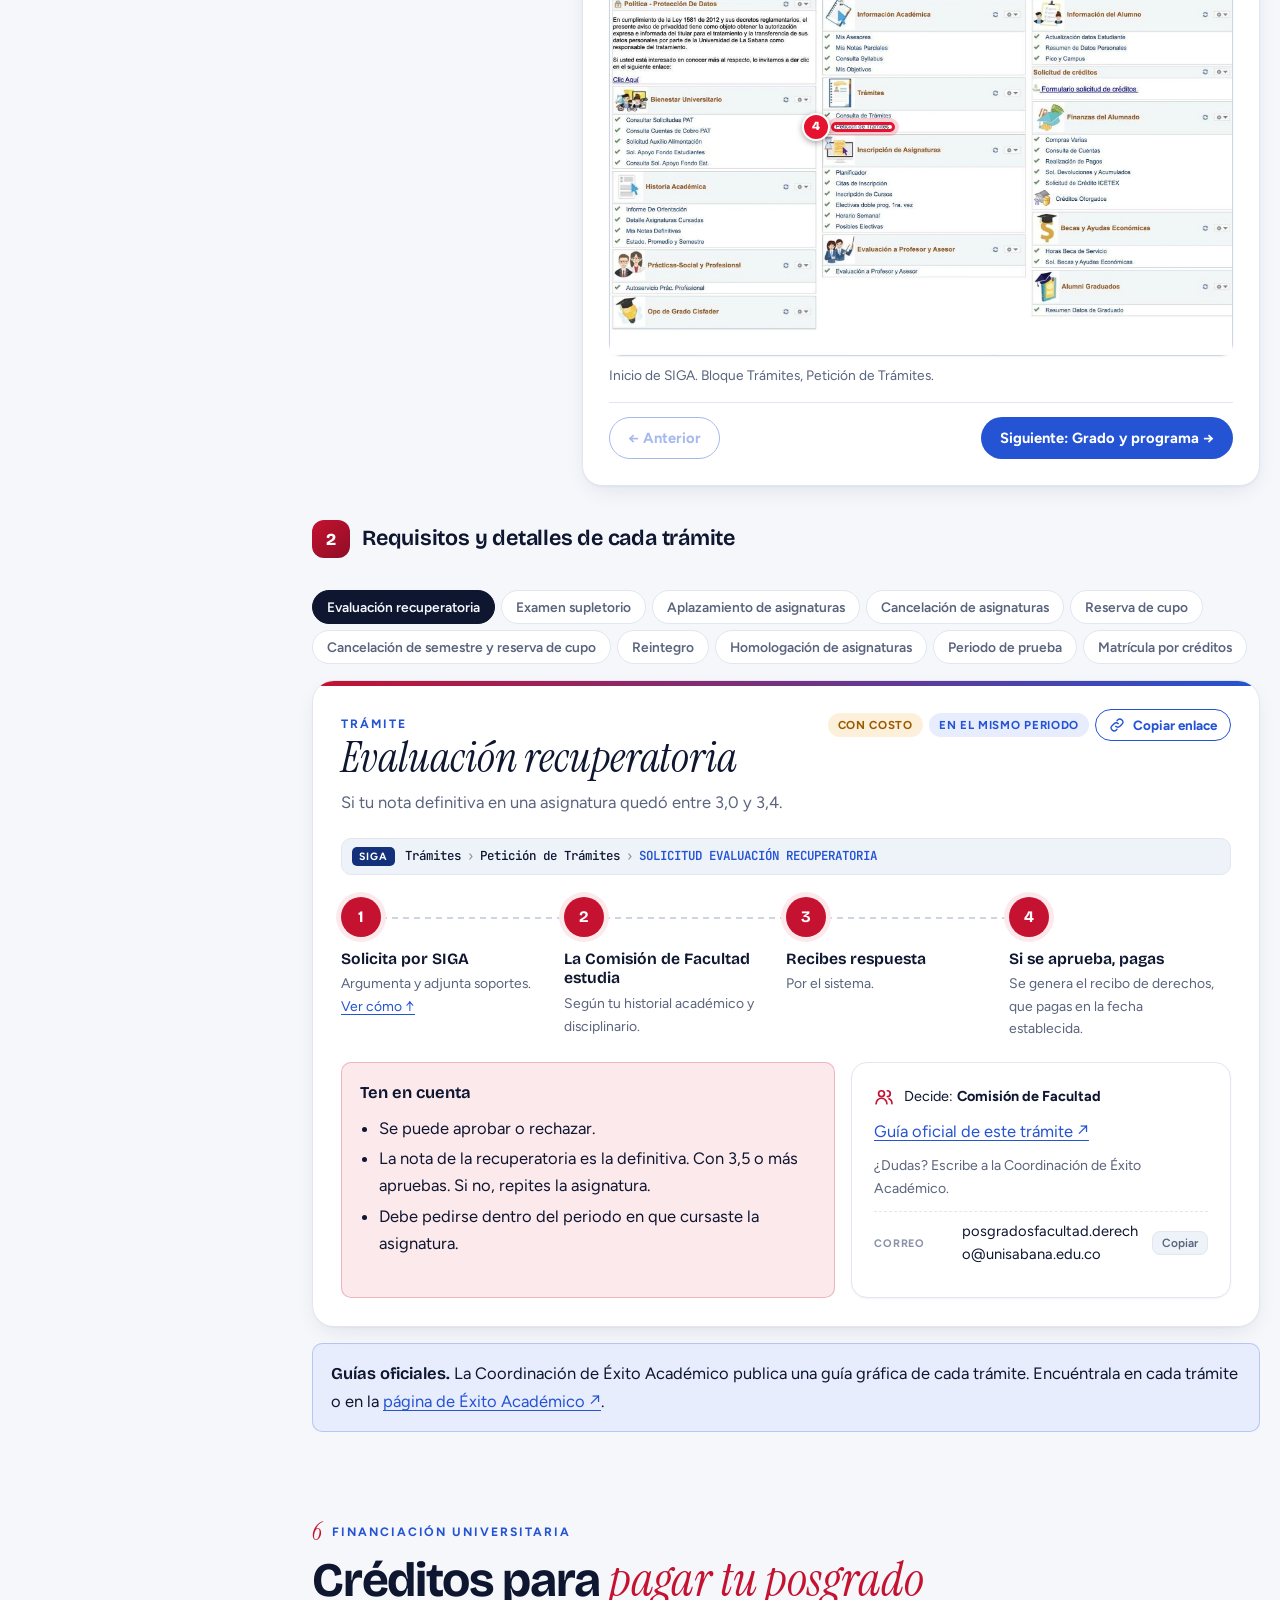
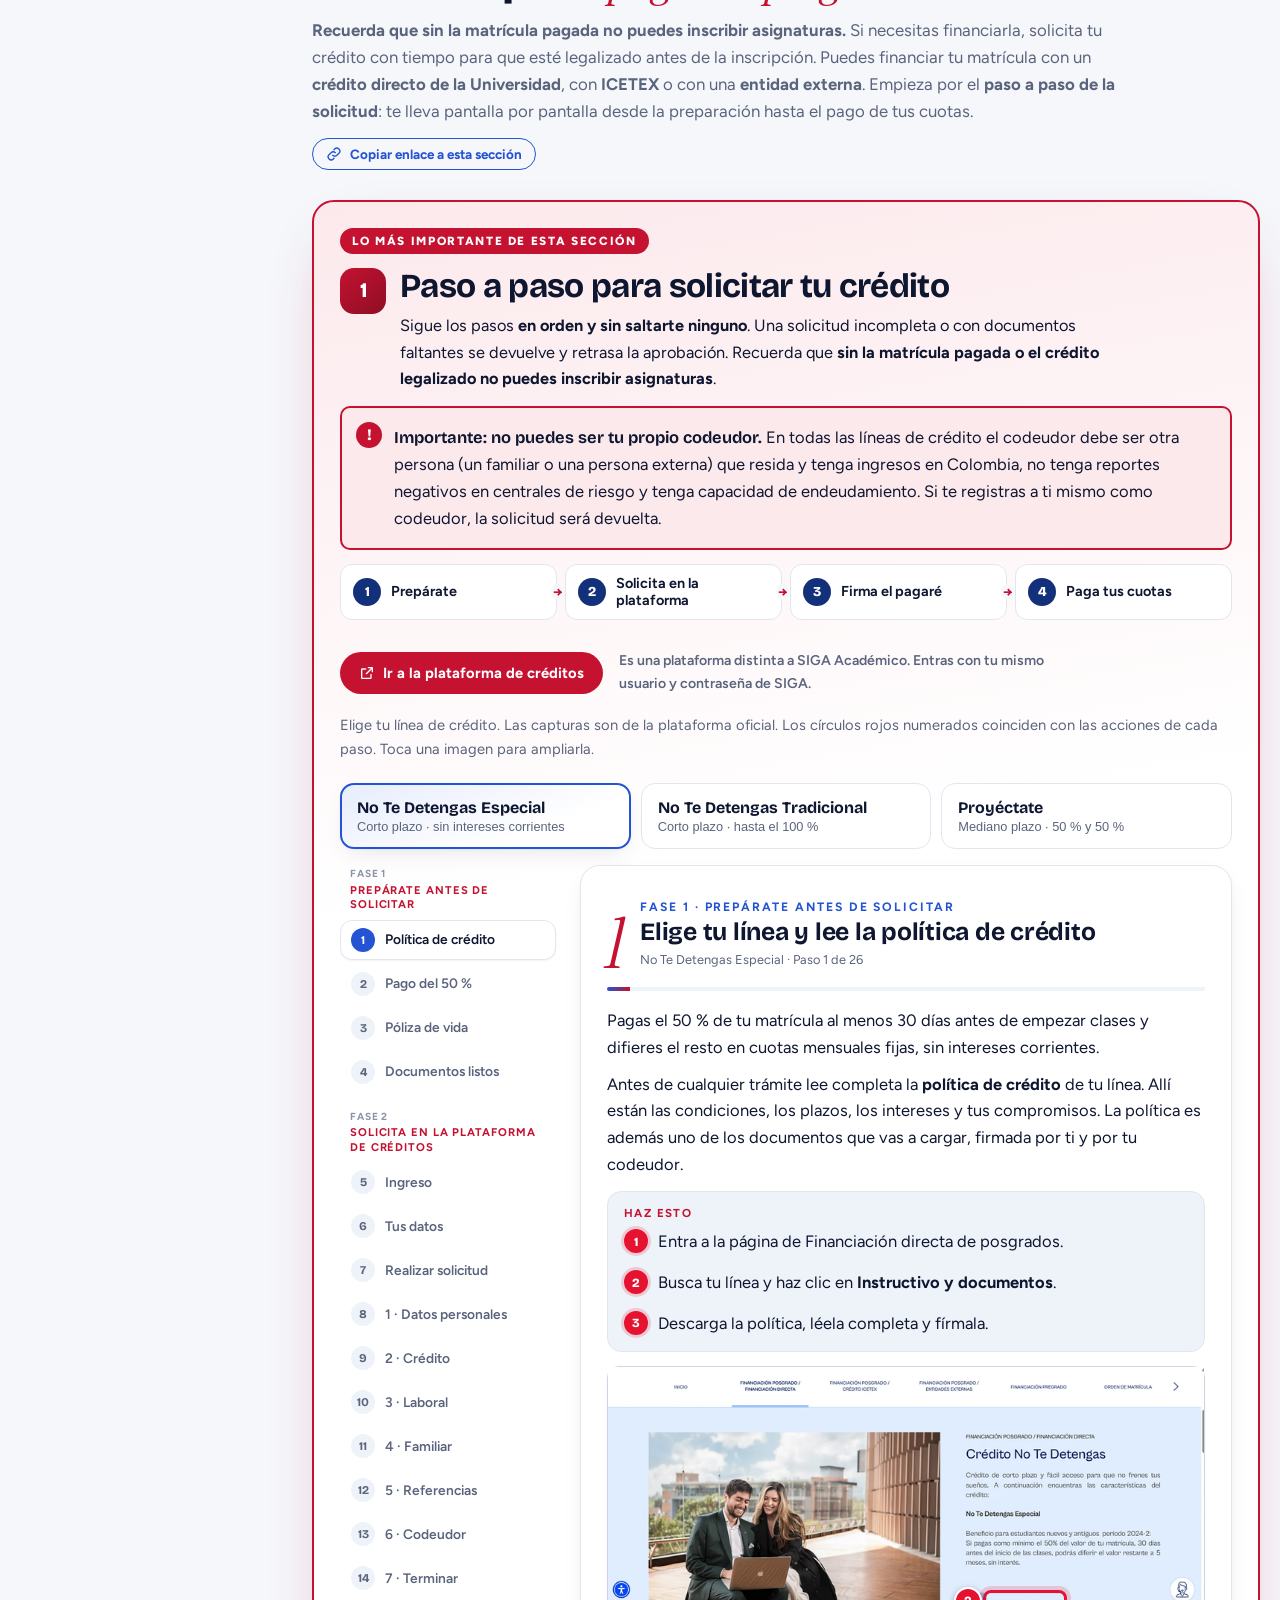
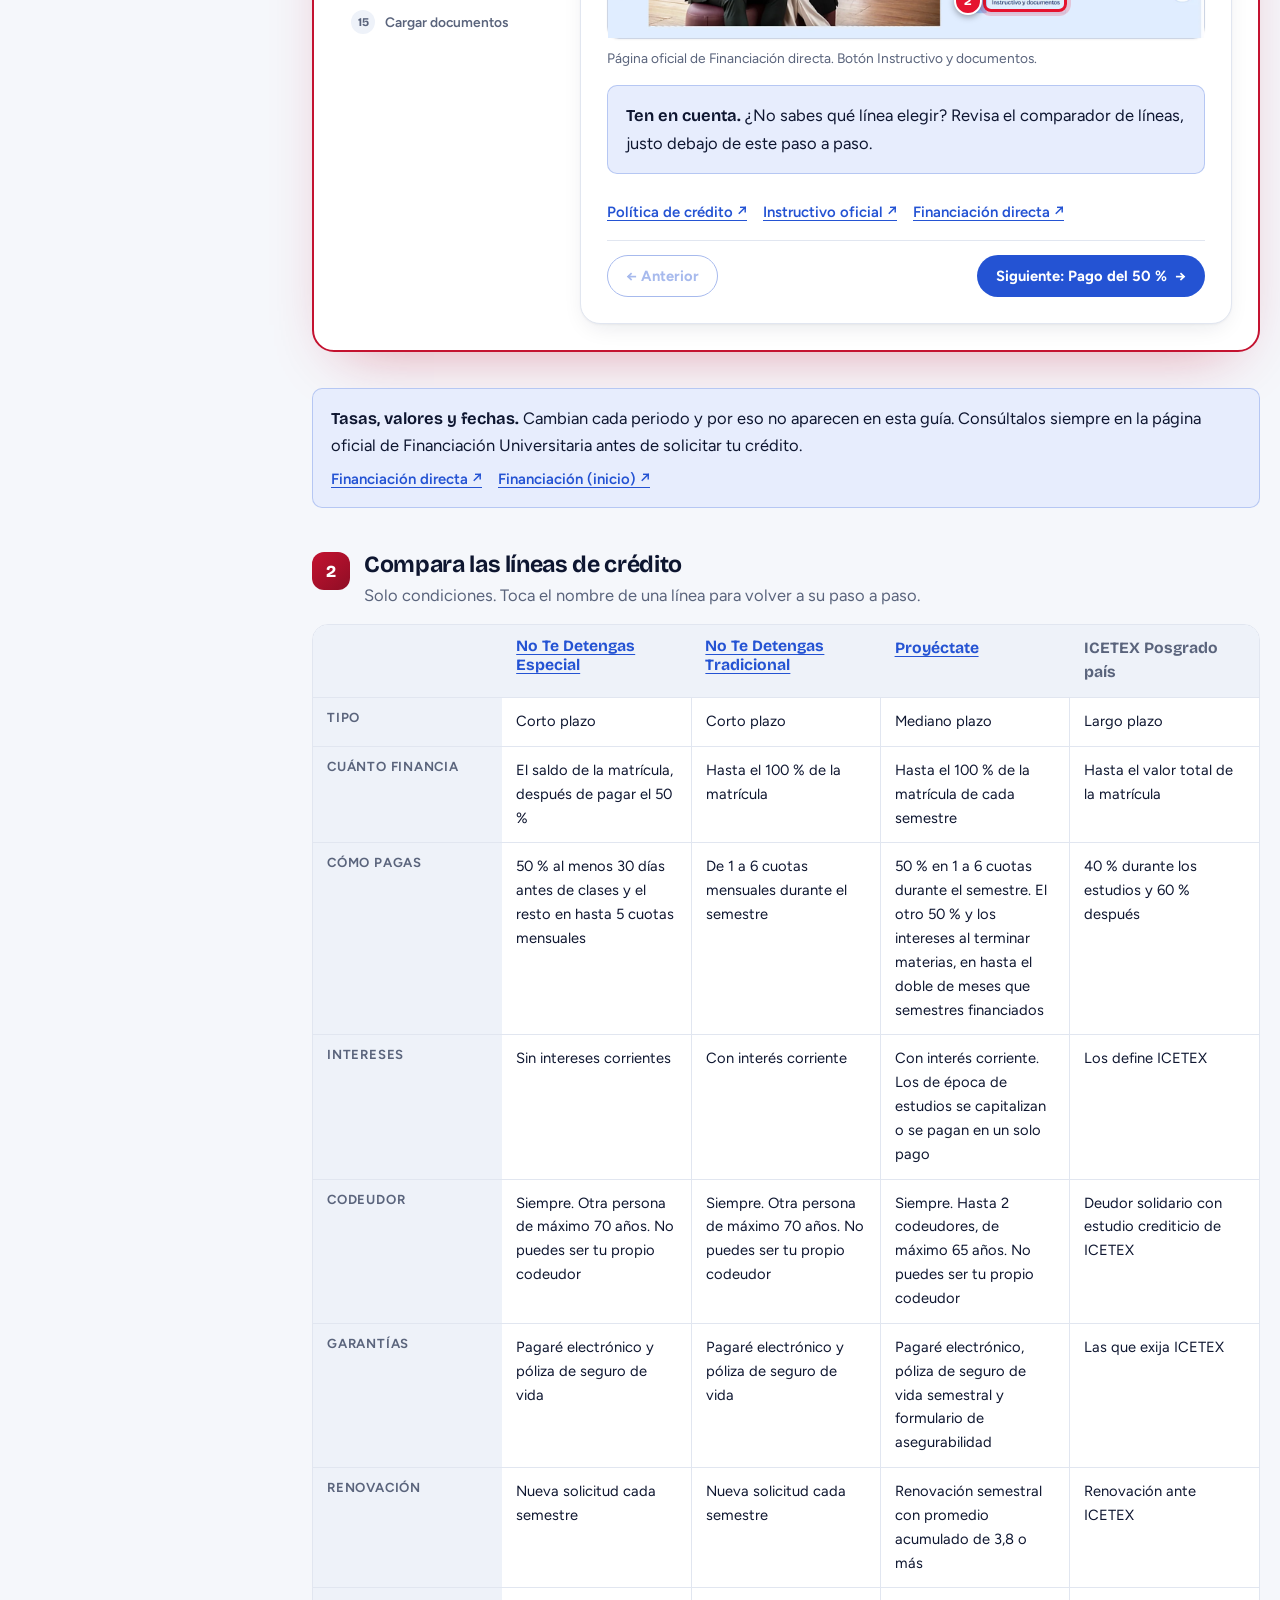
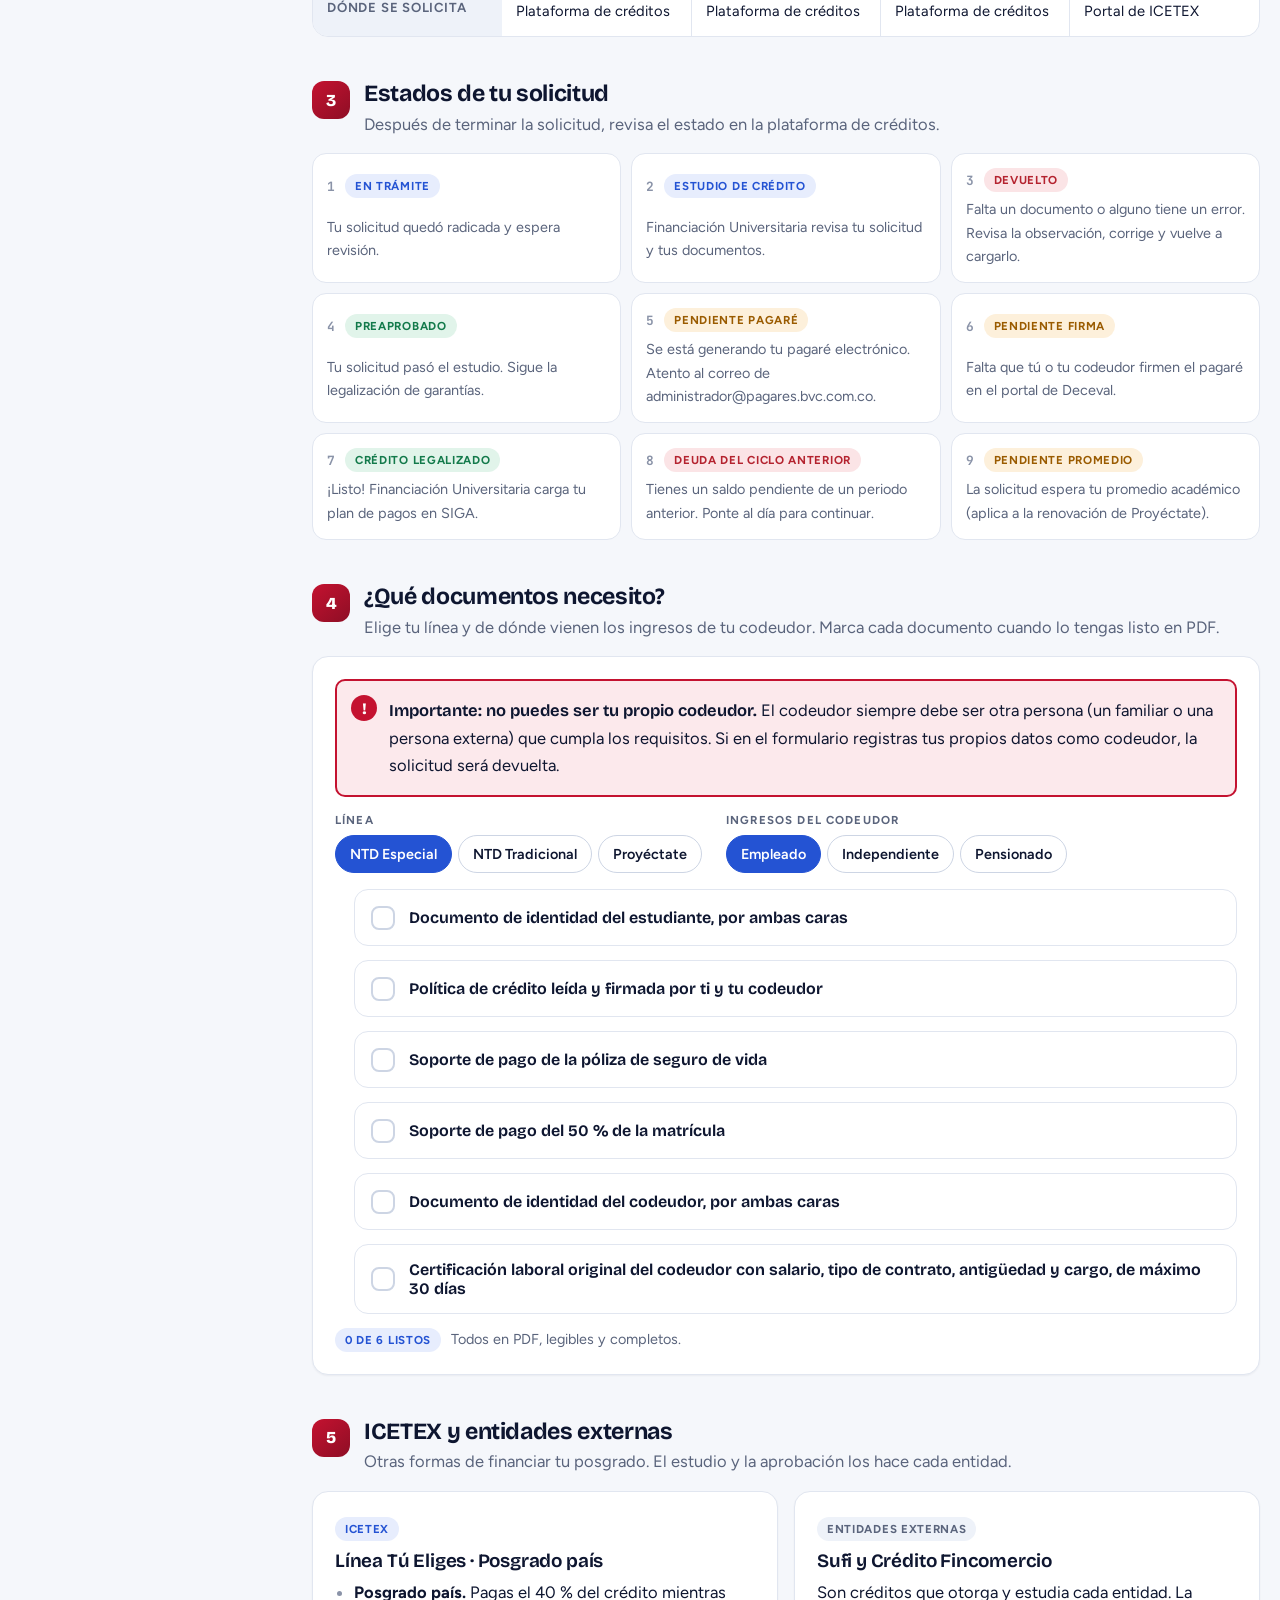
==== commit 7817d12a: "Captura real del ingreso a SIGA Académico en inscripción, trámites, pagos, becas y plataformas Co-Au" ====
--- a/index.html
+++ b/index.html
@@ -19,7 +19,7 @@
 <link rel="preconnect" href="https://fonts.googleapis.com">
 <link rel="preconnect" href="https://fonts.gstatic.com" crossorigin>
 <link rel="stylesheet" href="https://fonts.googleapis.com/css2?family=Bricolage+Grotesque:opsz,wght@12..96,400..800&family=Figtree:ital,wght@0,400..800;1,400&family=Instrument+Serif:ital@0;1&family=JetBrains+Mono:wght@500;600&display=swap">
-<link rel="stylesheet" href="/styles.css?v=11">
+<link rel="stylesheet" href="/styles.css?v=13">
 <script>try{var t=localStorage.getItem("gp_theme");if(t)document.documentElement.setAttribute("data-theme",t)}catch(e){}</script>
 </head>
 <body>
@@ -160,6 +160,7 @@
         <div class="ico-badge"><svg><use href="#i-grid"/></svg></div>
         <h3>SIGA Académico</h3>
         <p>El autoservicio del estudiante. Aquí inscribes materias, consultas notas, ves tu historia académica, haces pagos y radicas todos los trámites.</p>
+        <figure class="shot card-shot"><button type="button" class="shot-btn" data-zoom="siga-login" data-cap="Ingreso a SIGA Académico. ID Usuario, Contraseña y Conectar." data-hot='[[32.6,41.9,31.4,6.6,1],[32.6,56.4,31.4,6.6,2],[43.3,80.8,9.9,5.4,3]]' aria-label="Ampliar: ingreso a SIGA Académico"><span class="shot-img"><img src="/img/fin/siga-login.webp?v=9" width="1492" height="830" alt="Pantalla de ingreso a SIGA Académico" loading="lazy" decoding="async"><i class="hot has-n" style="left:32.6%;top:41.9%;width:31.4%;height:6.6%" data-n="1"></i><i class="hot has-n" style="left:32.6%;top:56.4%;width:31.4%;height:6.6%" data-n="2"></i><i class="hot has-n" style="left:43.3%;top:80.8%;width:9.9%;height:5.4%" data-n="3"></i></span><span class="zoom-hint" aria-hidden="true">Ampliar</span></button><figcaption>Así se ingresa. 1 ID Usuario (tu usuario corto). 2 Contraseña. 3 Conectar.</figcaption></figure>
         <div class="siga"><span class="lbl">SIGA</span>Información Académica<span class="sep">›</span><span class="last">Mis Notas Parciales</span></div>
         <div class="linkrow"><a href="https://sigaacademico.unisabana.edu.co" target="_blank" rel="noopener">Entrar a SIGA ↗</a><a href="#inscripcion">Inscribir materias</a></div>
       </article>
@@ -380,6 +381,7 @@
         <ol class="step-list" id="rStepList" role="tablist" aria-label="Pasos para radicar un trámite"></ol>
         <div class="step-panel" id="rStepPanel" role="tabpanel" aria-live="polite"></div>
       </div>
+      <div class="print-only" id="printRad"></div>
     </div>
     <h3 class="radicar-h" style="margin-top:34px"><span class="fin-num">2</span>Requisitos y detalles de cada trámite</h3>
 
@@ -793,7 +795,7 @@
 <button class="to-top" type="button" id="toTop" aria-label="Volver arriba" hidden><svg><use href="#i-up"/></svg></button>
 <div class="toast" id="toast" role="status" aria-live="polite"></div>
 
-<script src="/fin.js?v=11" defer></script>
-<script src="/app.js?v=11" defer></script>
+<script src="/fin.js?v=13" defer></script>
+<script src="/app.js?v=13" defer></script>
 </body>
 </html>
--- a/styles.css
+++ b/styles.css
@@ -681,3 +681,48 @@
 #rStepPanel .shot-btn{background:#fff;display:flex;justify-content:center}
 .tram-shot{margin:18px 0 6px}
 .tram-shot-h{font:700 .95rem var(--f-display);margin-bottom:8px}
+
+/* ---------- Impresión y PDF v2 ---------- */
+.shot-img img[width]{height:auto}
+@media print{
+  @page{margin:1.4cm 1.3cm}
+  main{display:block}
+  main > section{margin-bottom:22pt}
+  .radicar .stepper{display:none!important}
+  .print-only{display:block}
+  .shot,.shot-btn,.shot-img{break-inside:avoid}
+  .shot-btn{display:block!important;background:#fff!important;border:1px solid #bbb;padding:0;text-align:center}
+  .shot-img{display:inline-block!important;position:relative;line-height:0;max-width:100%;vertical-align:top}
+  .shot-img img{display:block;width:auto!important;max-width:100%!important;height:auto!important;max-height:8cm!important;margin:0!important}
+  .zoom-hint{display:none!important}
+  figcaption{font-size:8.5pt;color:#444}
+  .hot{border:1.6px solid #E5132F!important;box-shadow:none!important;border-radius:3px!important;background:none!important;animation:none!important;-webkit-print-color-adjust:exact;print-color-adjust:exact}
+  .hot.has-n::after{width:15px!important;height:15px!important;font-size:8.5px!important;box-shadow:none!important;border:1px solid #fff;-webkit-print-color-adjust:exact;print-color-adjust:exact}
+  .an,ol.acts .an{-webkit-print-color-adjust:exact;print-color-adjust:exact}
+  .p-step{display:block!important;break-inside:auto!important;margin:0 0 14pt;padding-bottom:10pt;border-bottom:1px solid #ddd}
+  .p-step > *{margin-bottom:6pt}
+  .p-step h4,.p-step > p,.p-step .s-intro{break-after:avoid;page-break-after:avoid}
+  .p-step h4{font-size:11.5pt}
+  .p-step .acts-box,.p-step .callout{break-inside:avoid}
+  .p-step > .shot,.pay-img > .shot{max-width:none}
+  .gallery,.g-track,.p-step .gallery .g-track,.pay-img .g-track{display:block!important;overflow:visible!important}
+  .g-track .shot{display:inline-block!important;width:48.5%;vertical-align:top;margin:0 1.5% 8pt 0}
+  .g-track .shot:nth-child(2n){margin-right:0}
+  .shot{display:block!important}
+  .shot-btn{break-inside:avoid;page-break-inside:avoid}
+  .p-note{font-size:9.5pt;color:#333;border:1px solid #ccc;border-radius:6pt;padding:6pt 8pt}
+  .tram{display:block!important;break-inside:auto!important;padding:14pt!important;border-radius:10pt}
+  .tram > *{margin-bottom:10pt}
+  .tram-top,.tram .siga,.flow li,.tram-foot .callout,.tram-foot .card{break-inside:avoid}
+  .tram-foot{display:block!important}
+  .tram-foot > *{margin-bottom:8pt}
+  .flow a[href^="#"]{display:none}
+  .flow li::before{-webkit-print-color-adjust:exact;print-color-adjust:exact}
+  .tram-shot .shot-img img{max-height:9cm!important}
+  #printRad{margin-top:8pt}
+}
+.card-shot{margin:6px 0 10px}
+.card-shot .shot-btn{background:#fff}
+.card-shot .hot{border-width:1.5px;box-shadow:none;animation:none;border-radius:3px}
+.card-shot .hot.has-n::after{width:16px;height:16px;font-size:.6rem;border-width:1px}
+.card-shot .zoom-hint{font-size:.7rem;padding:3px 8px}
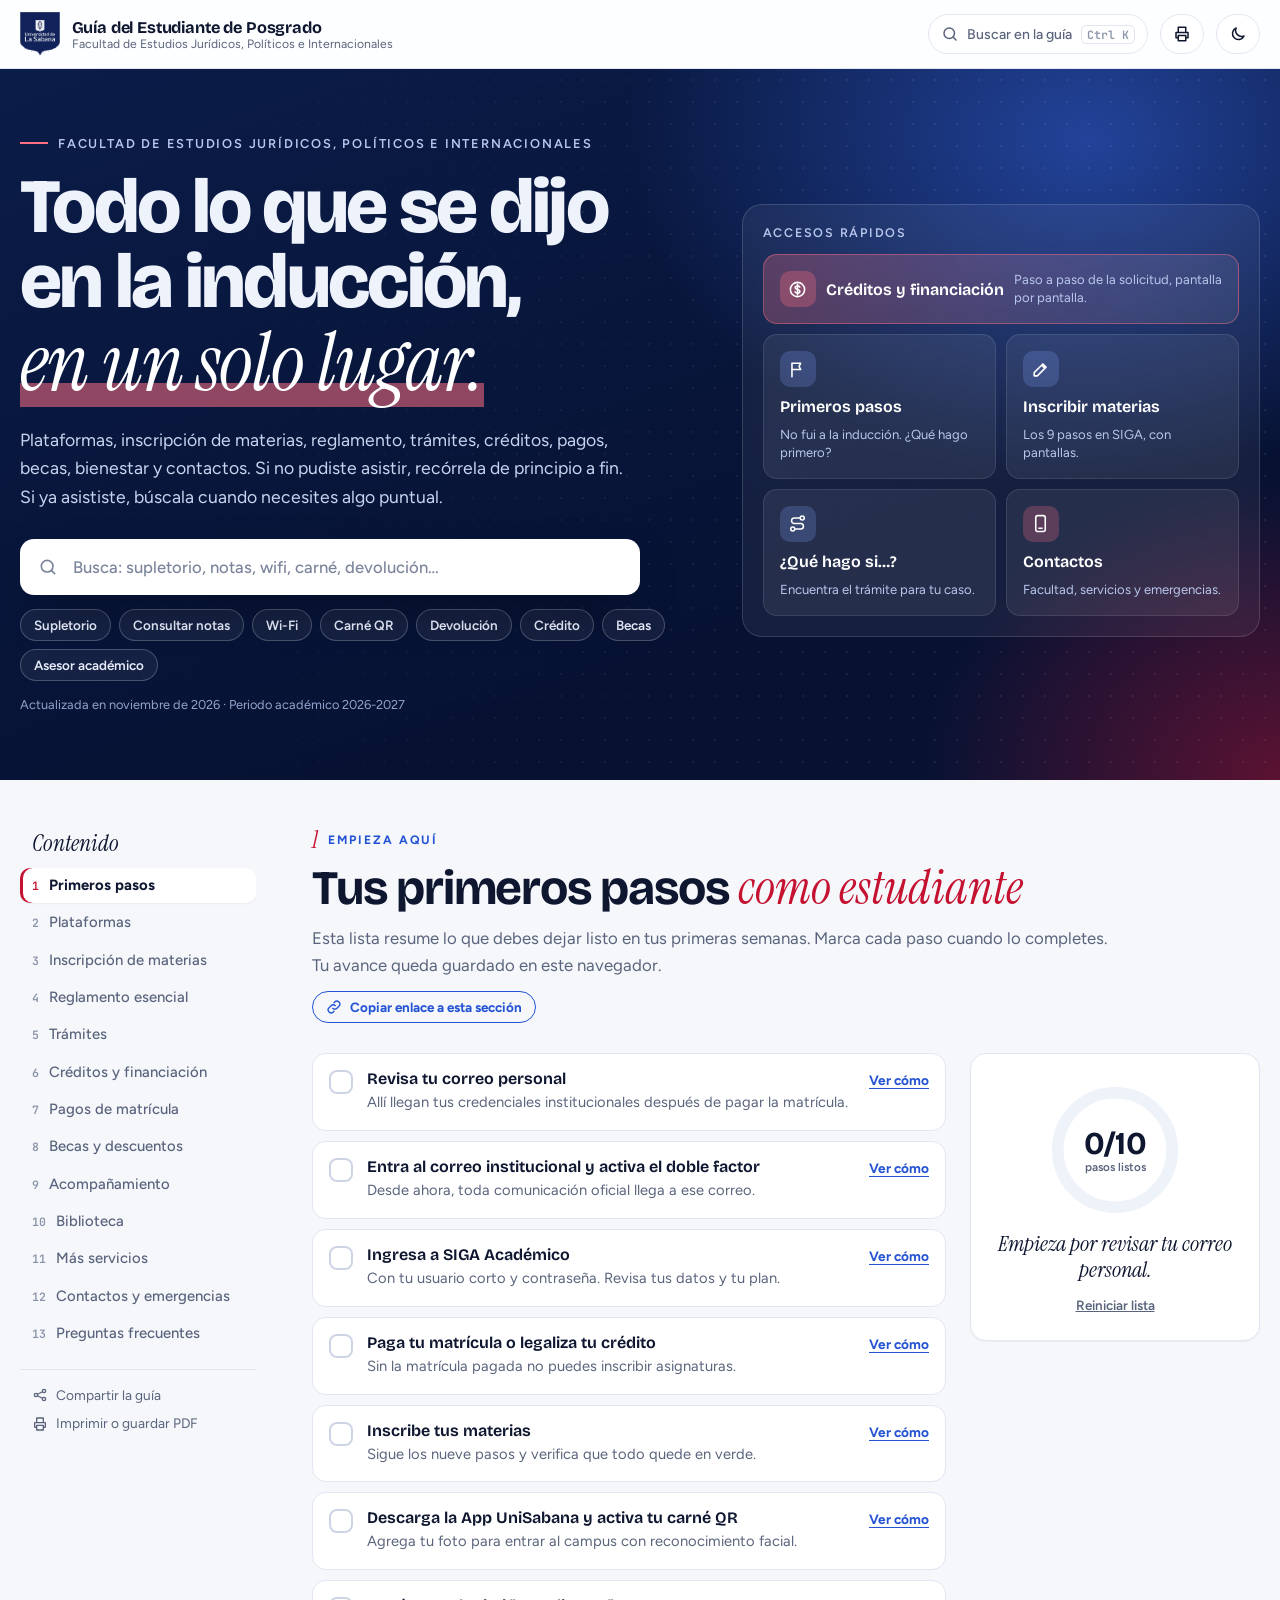
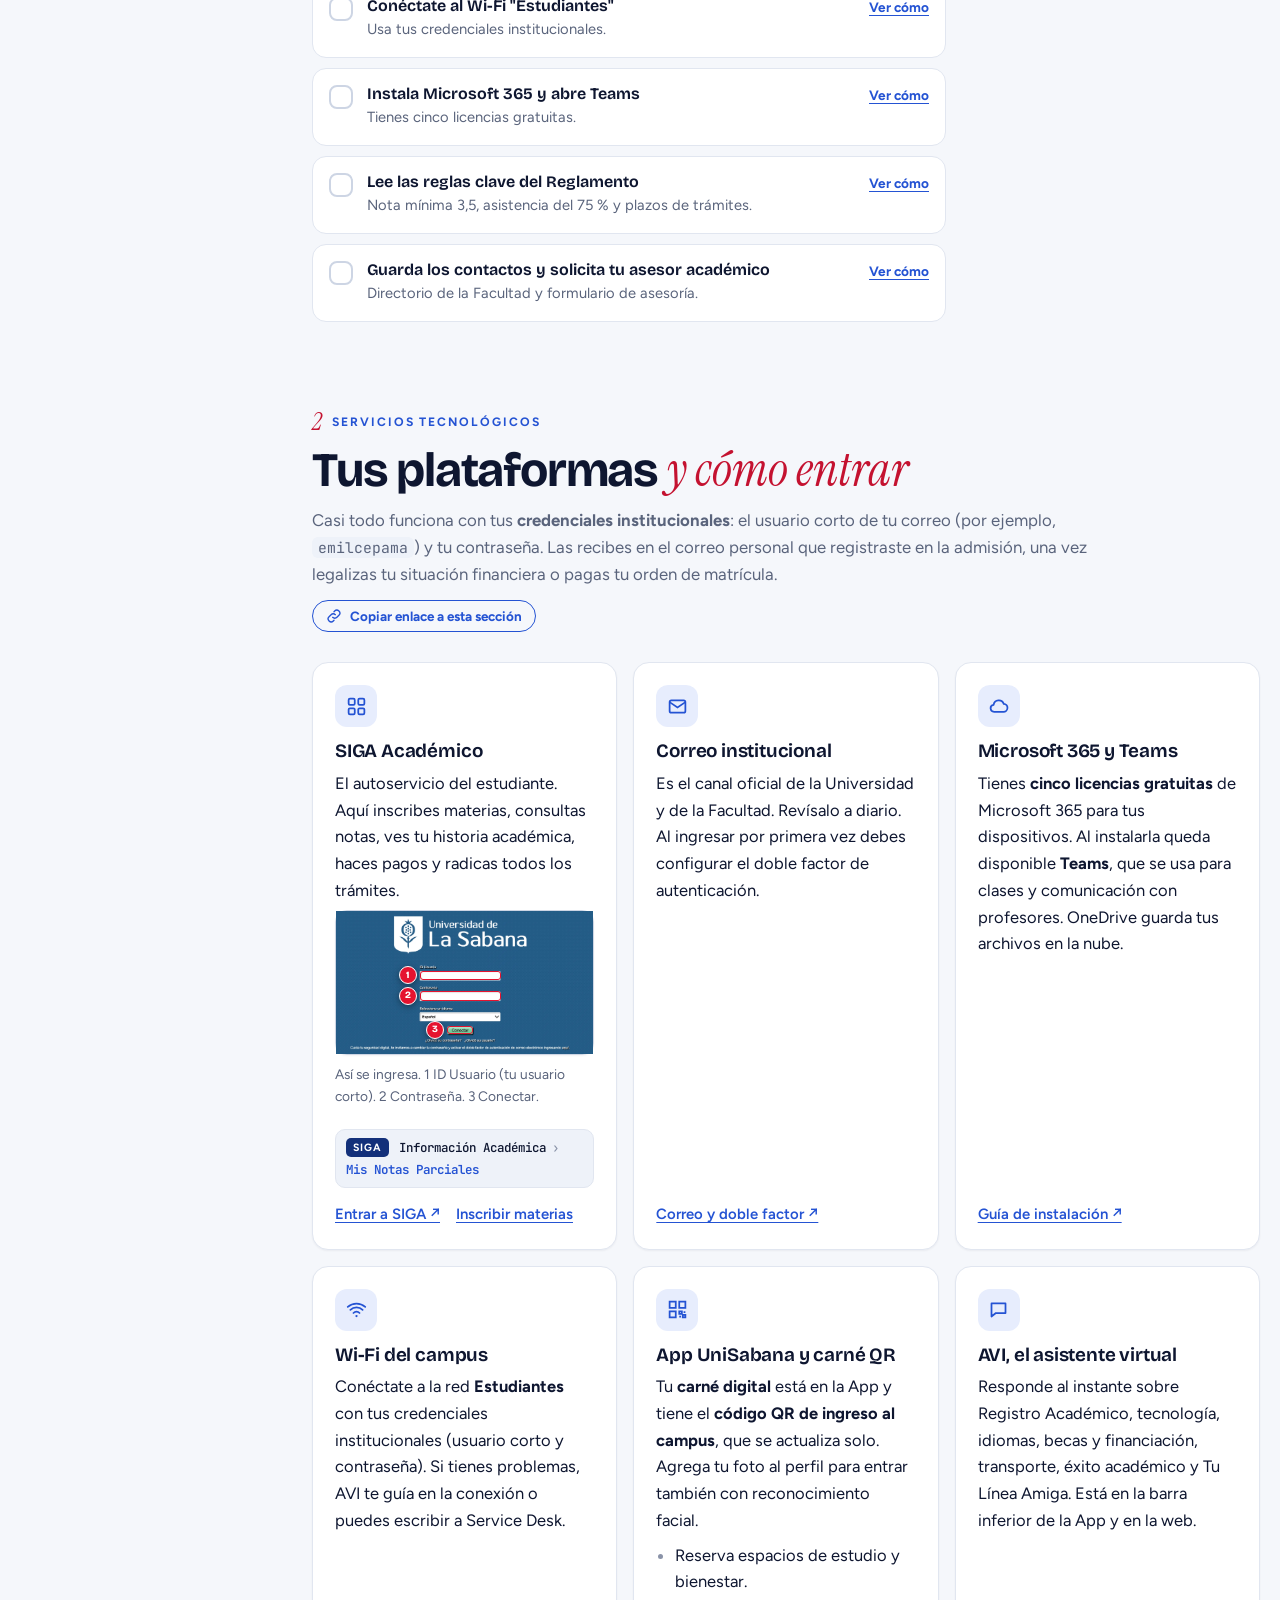
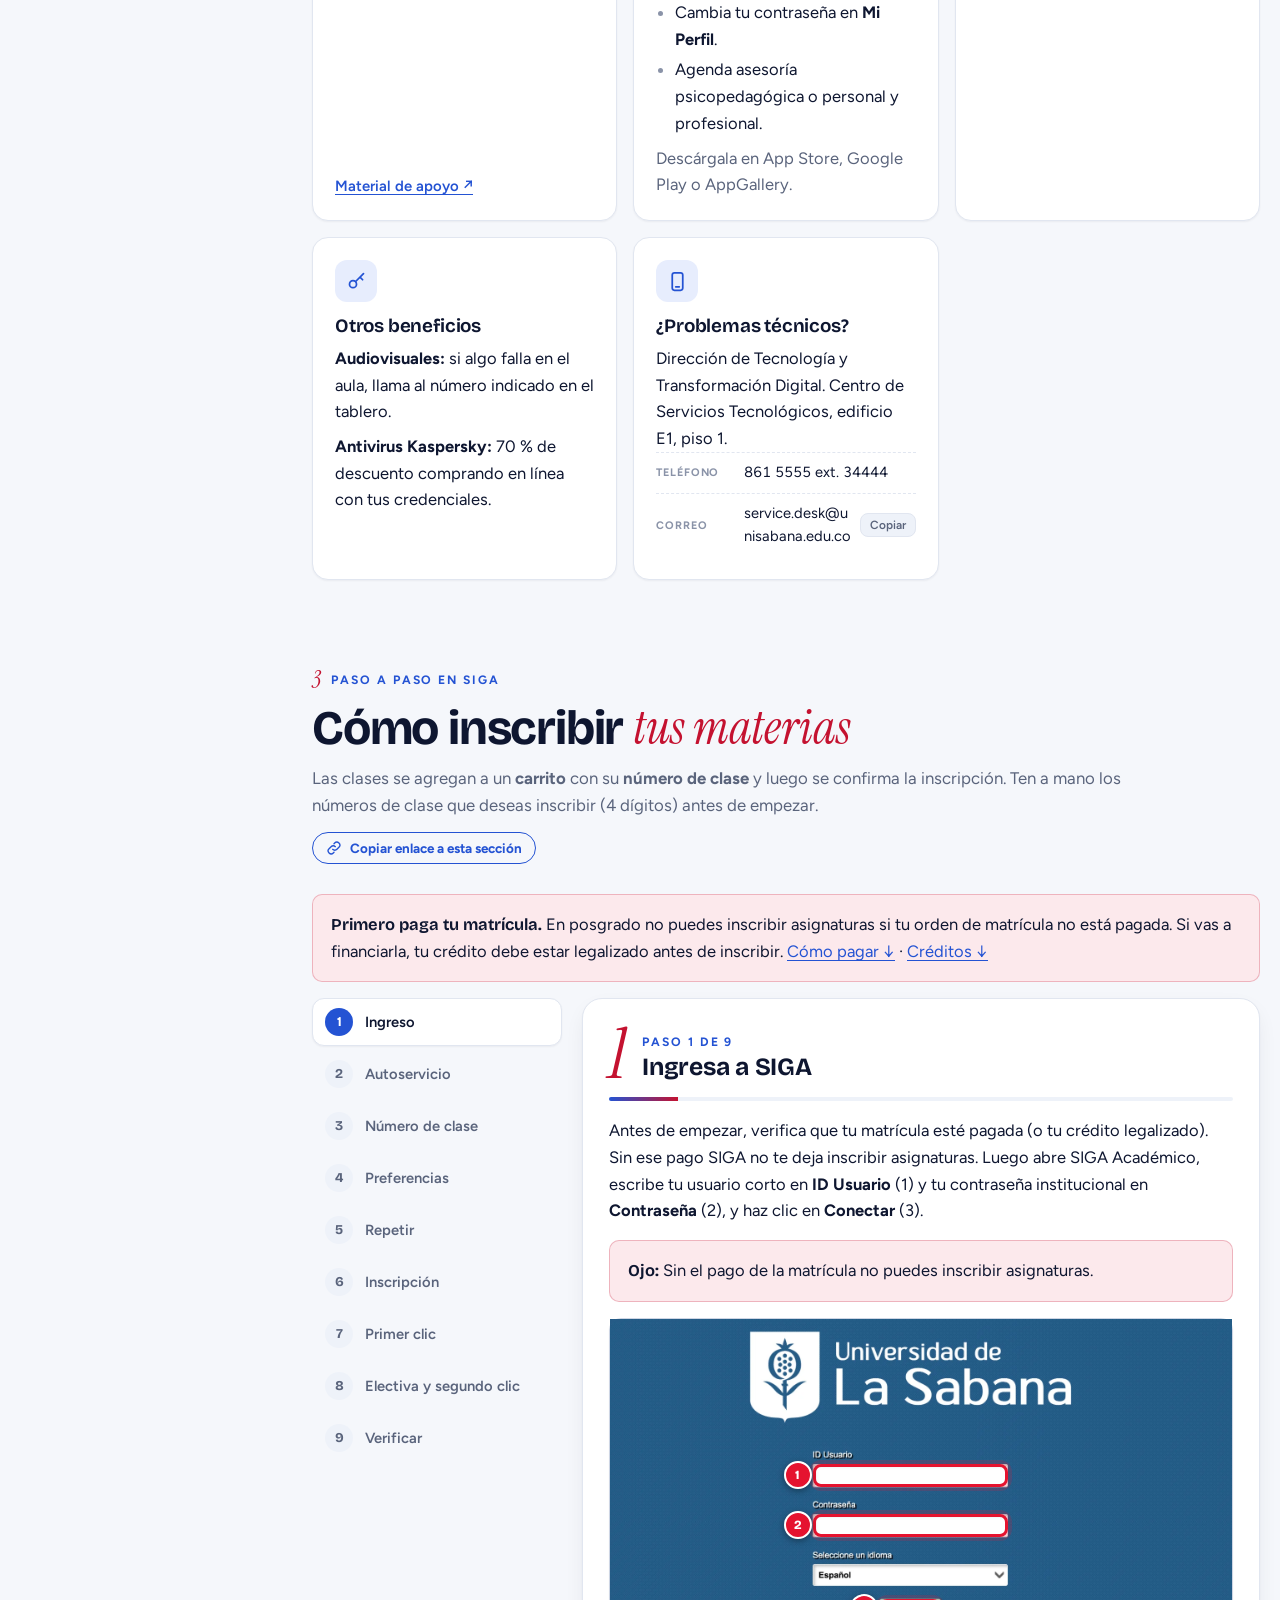
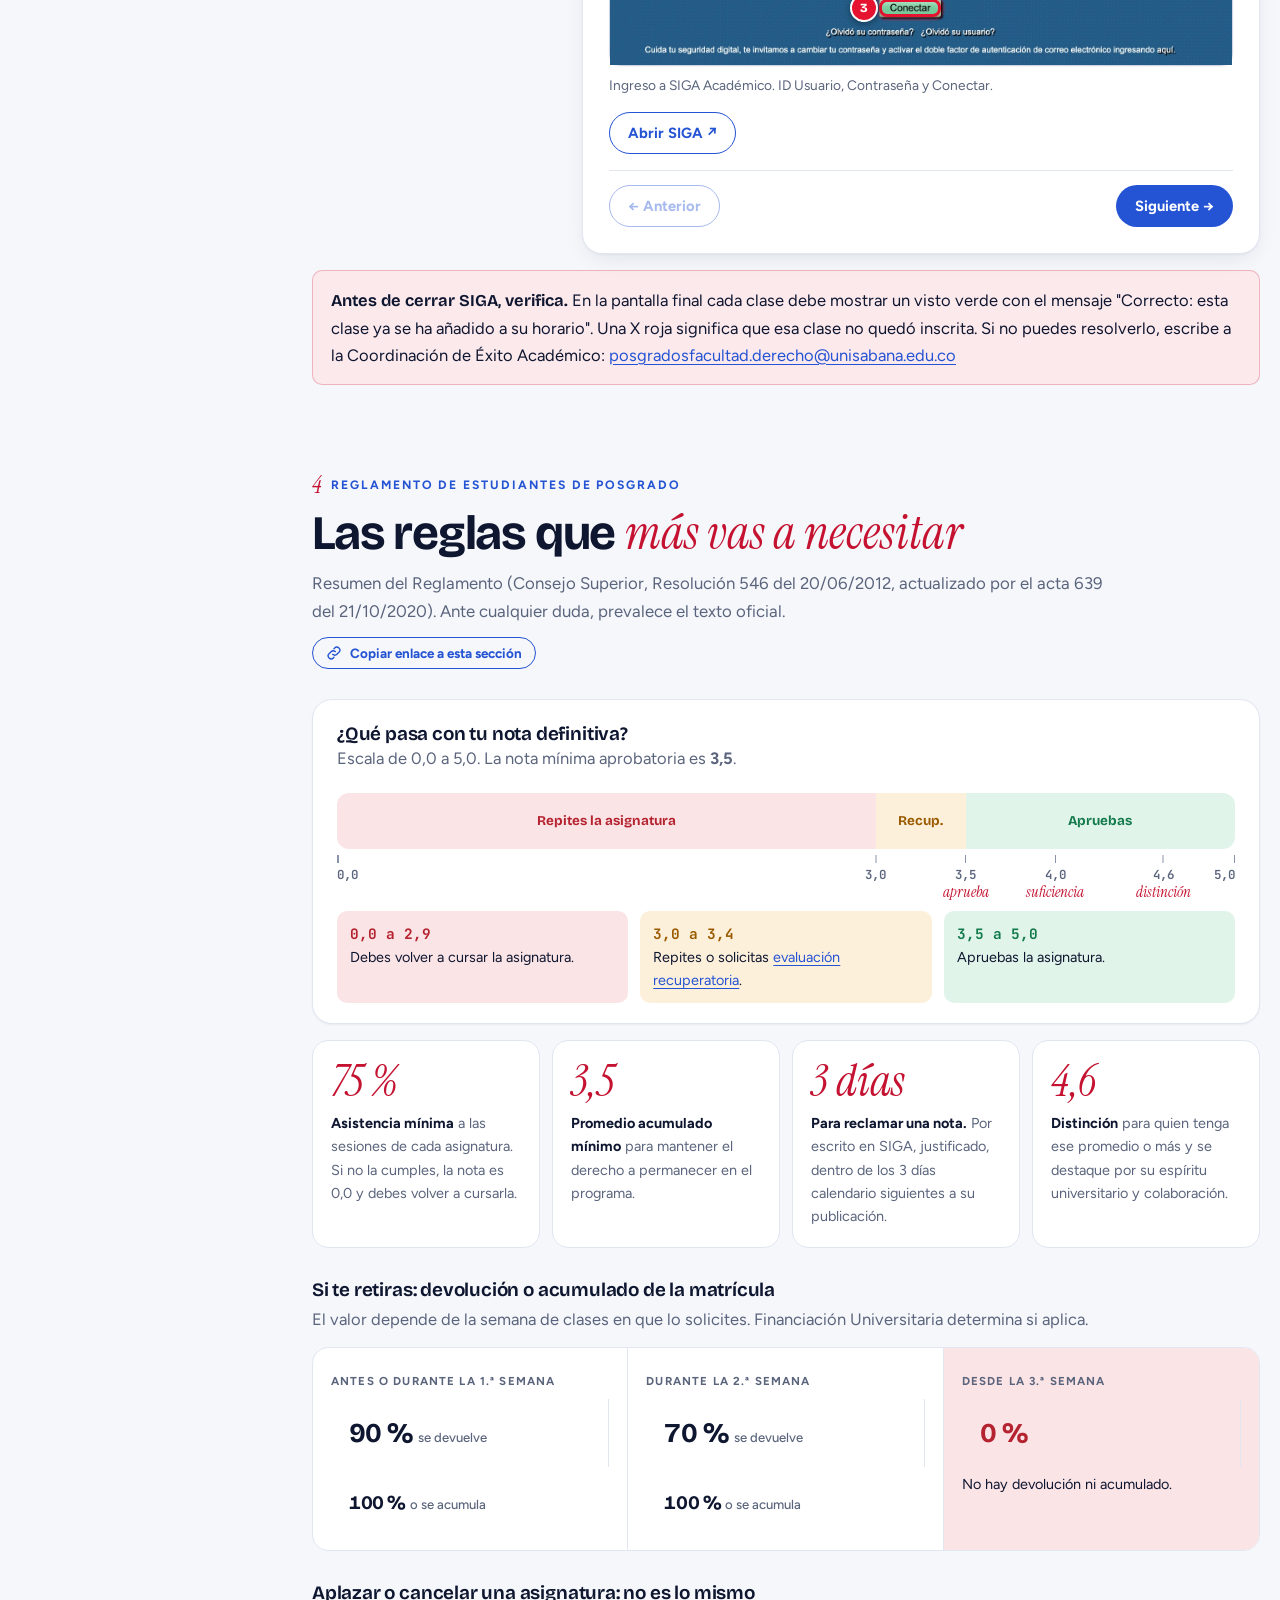
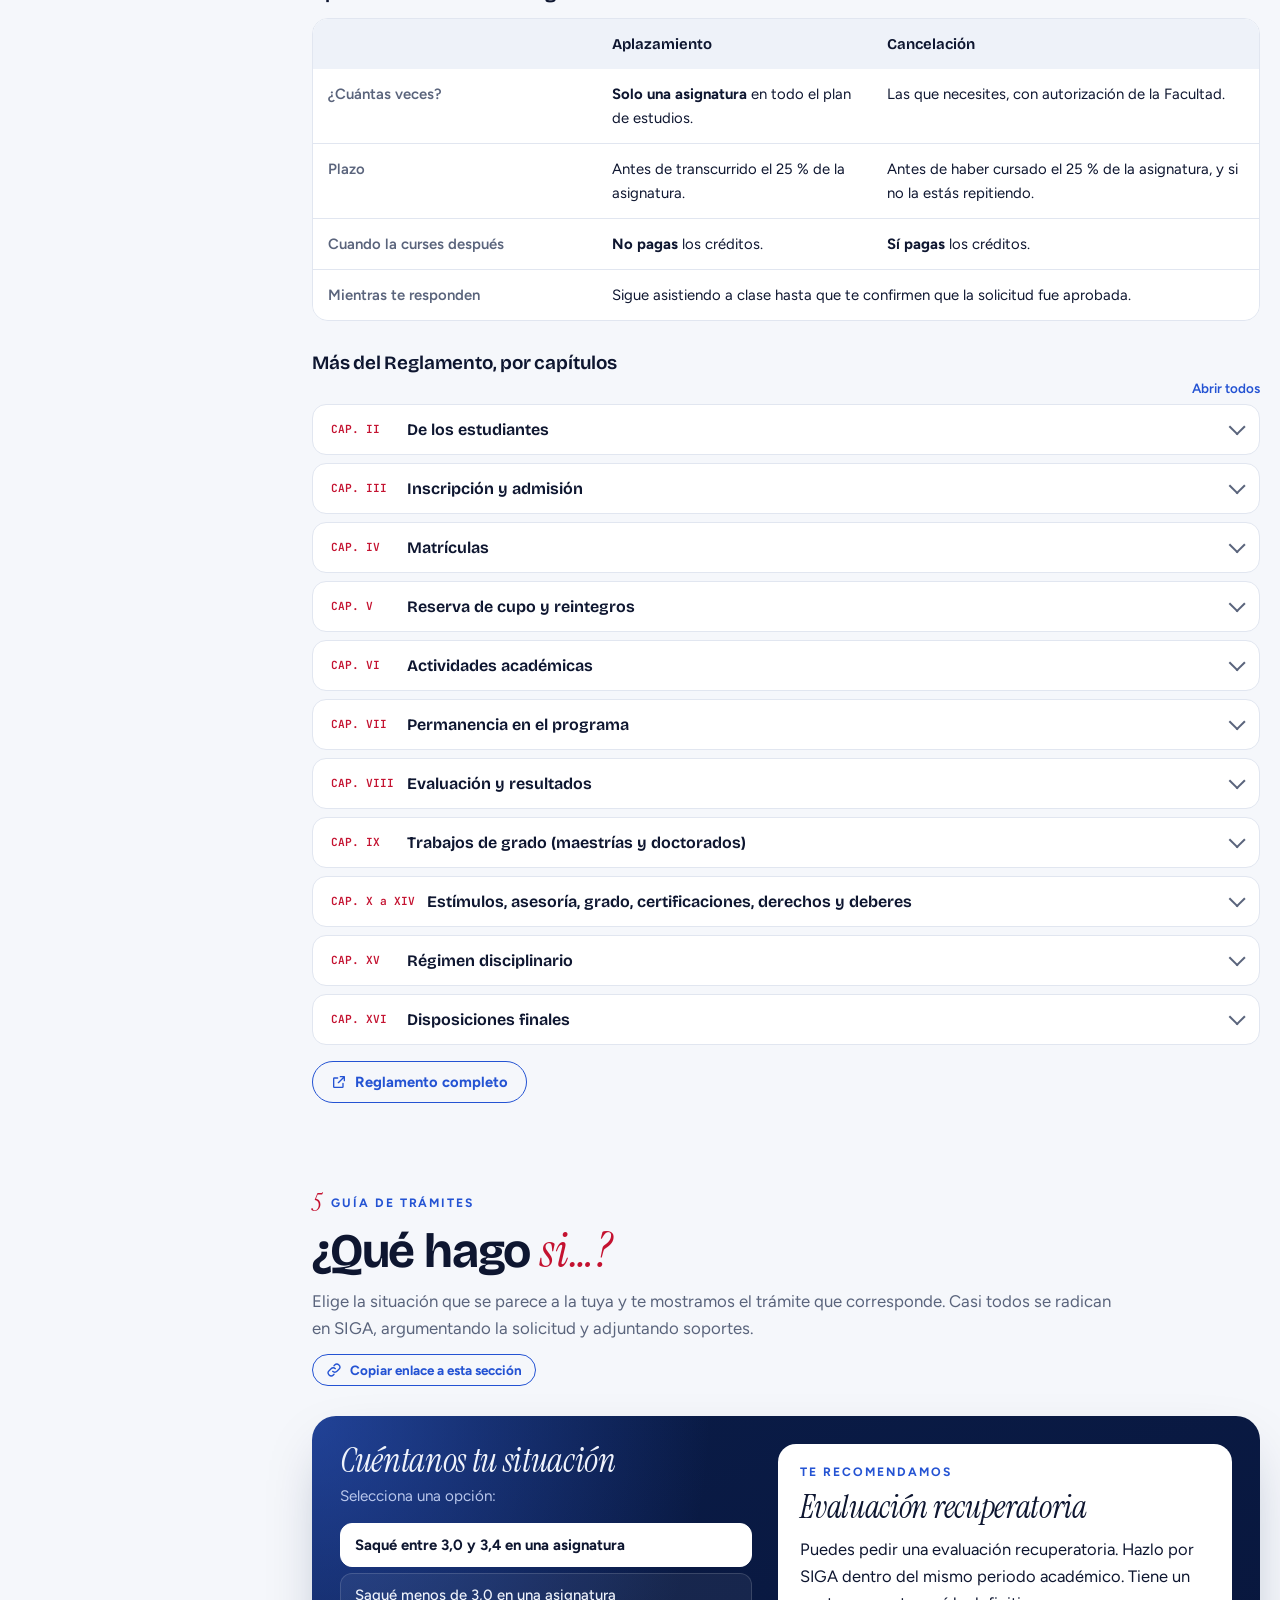
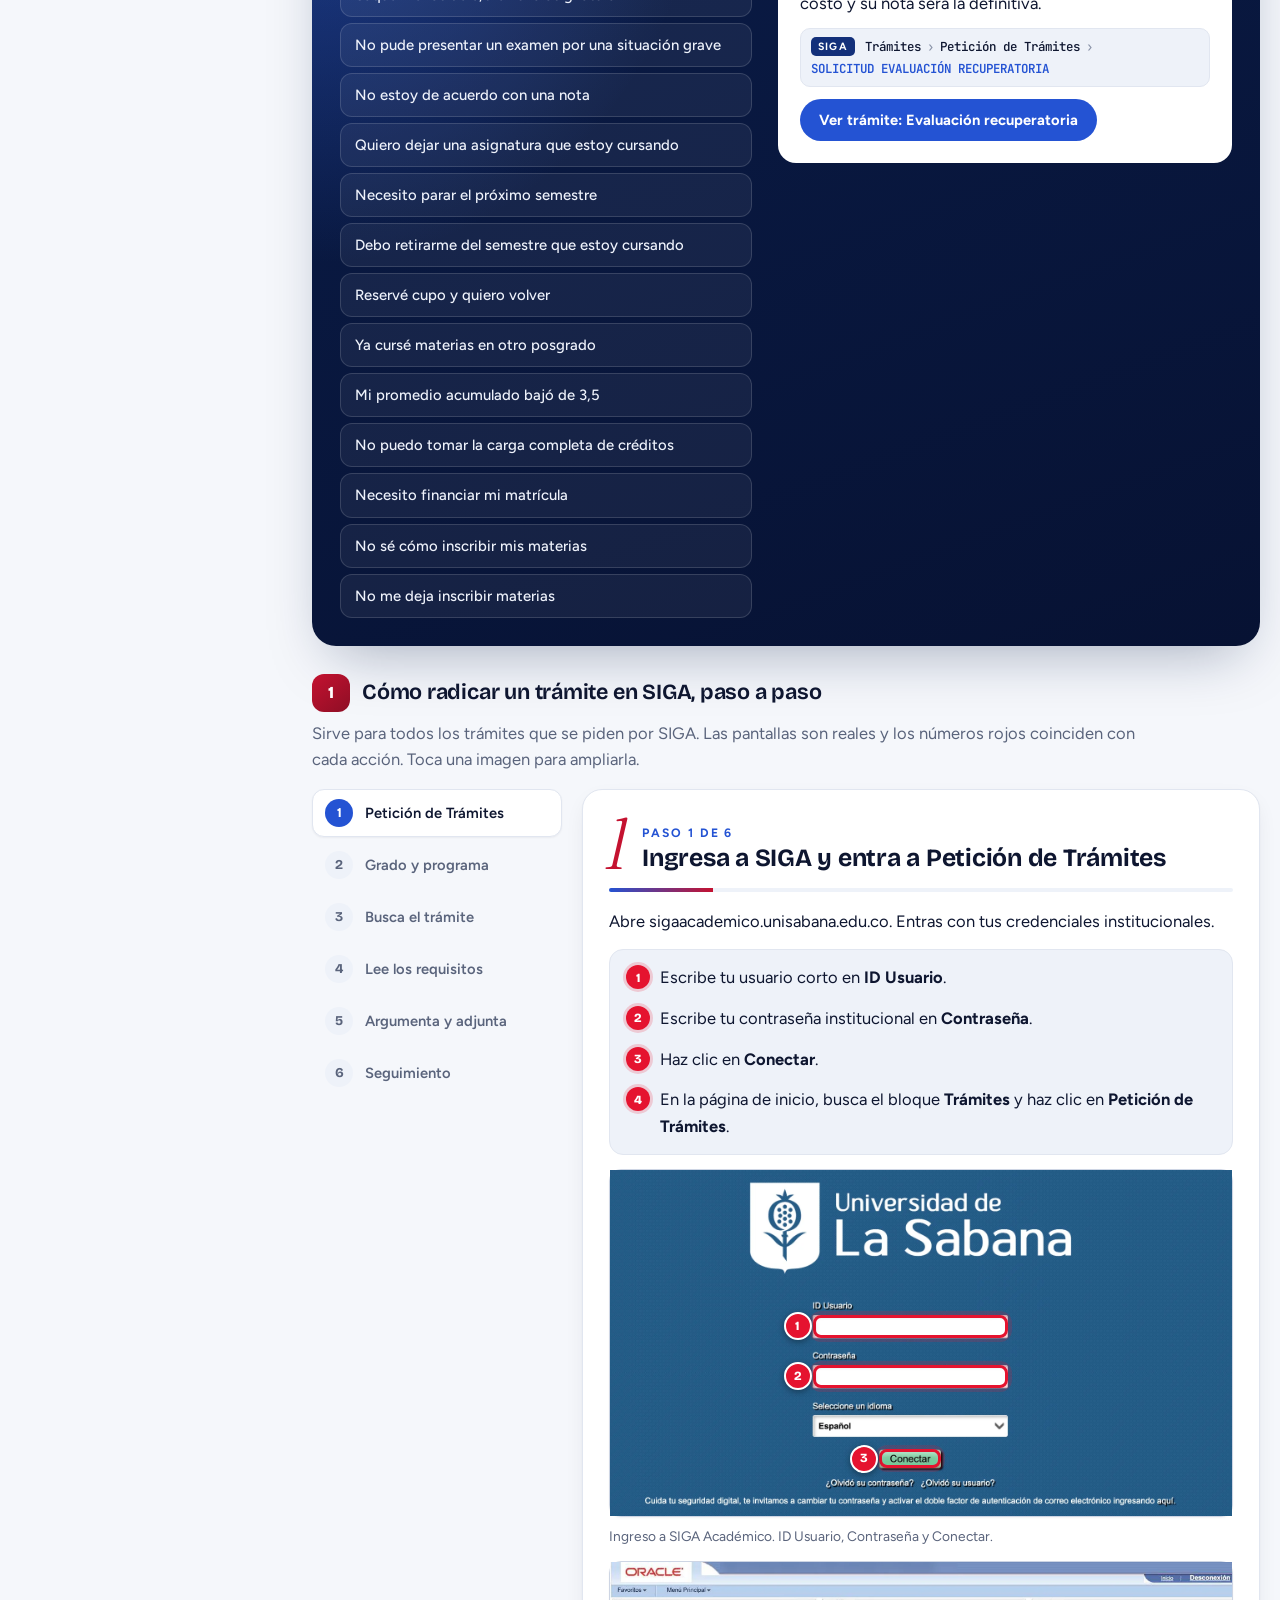
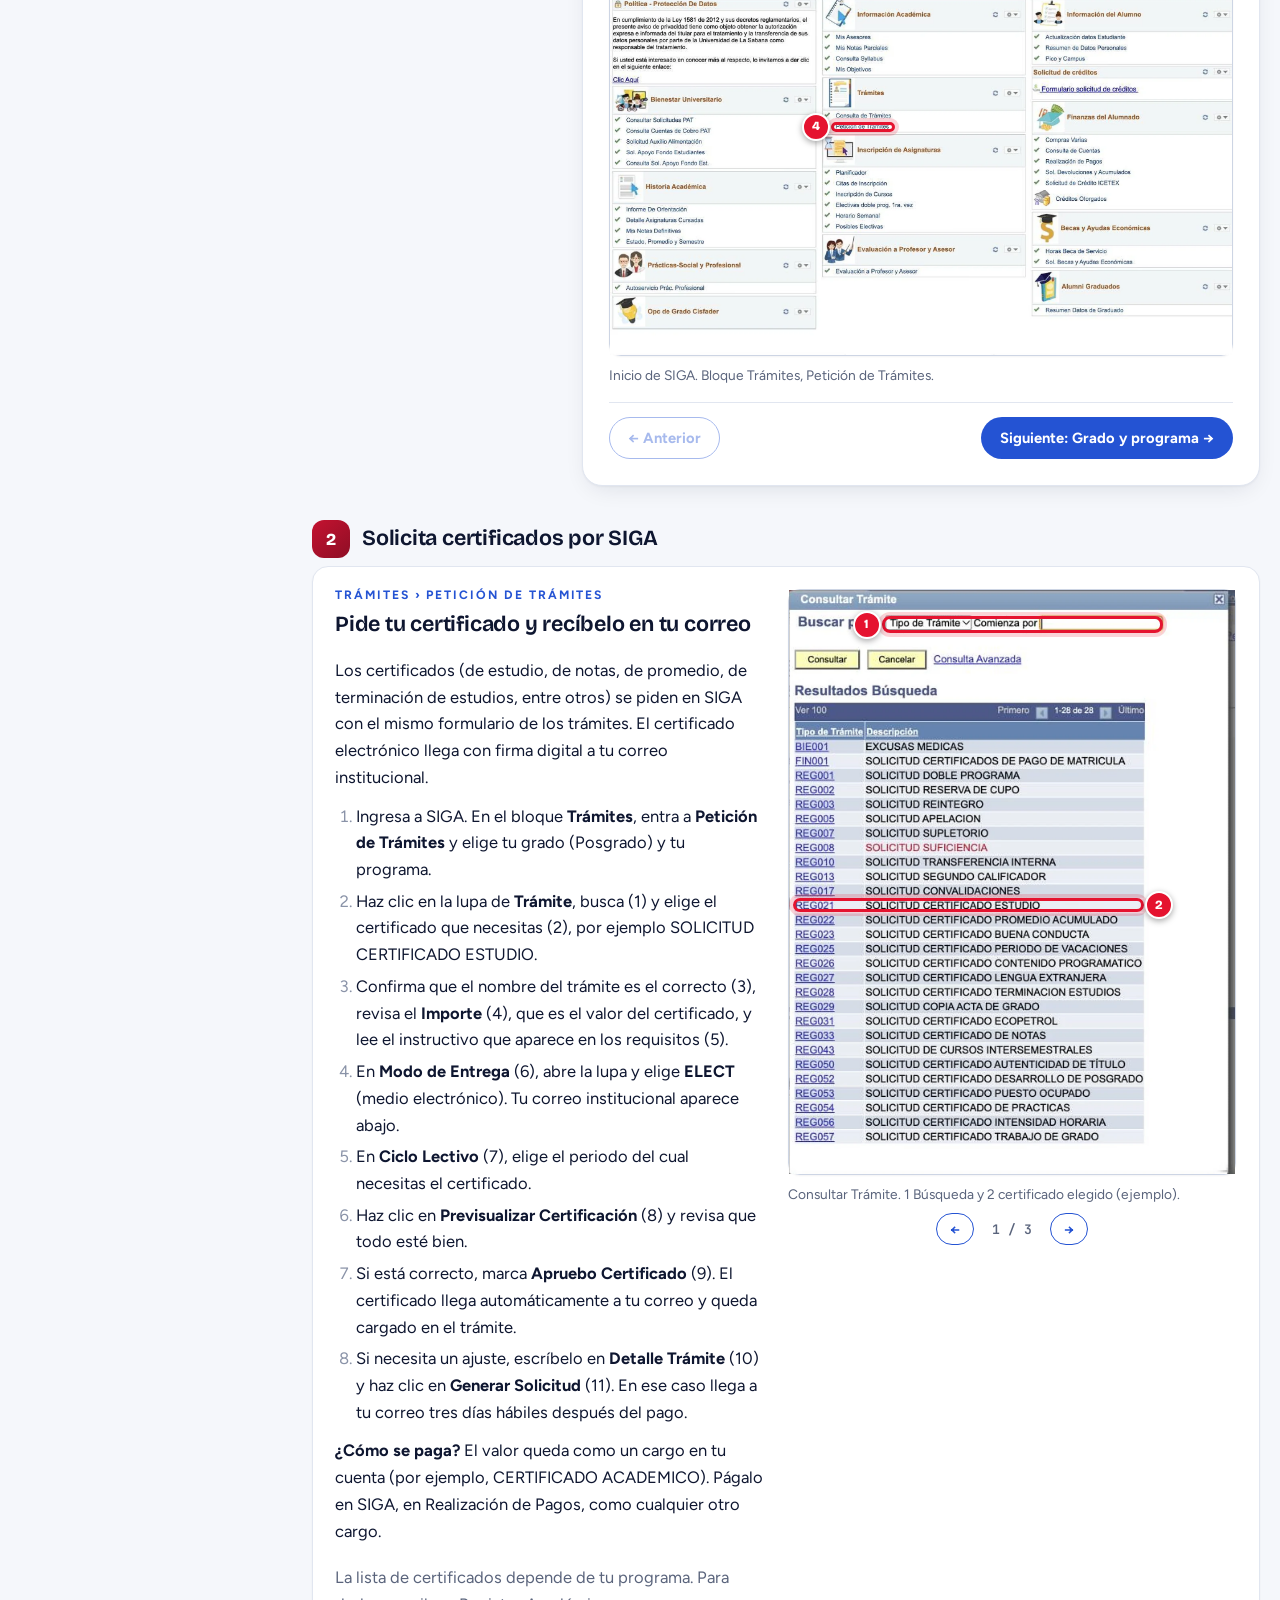
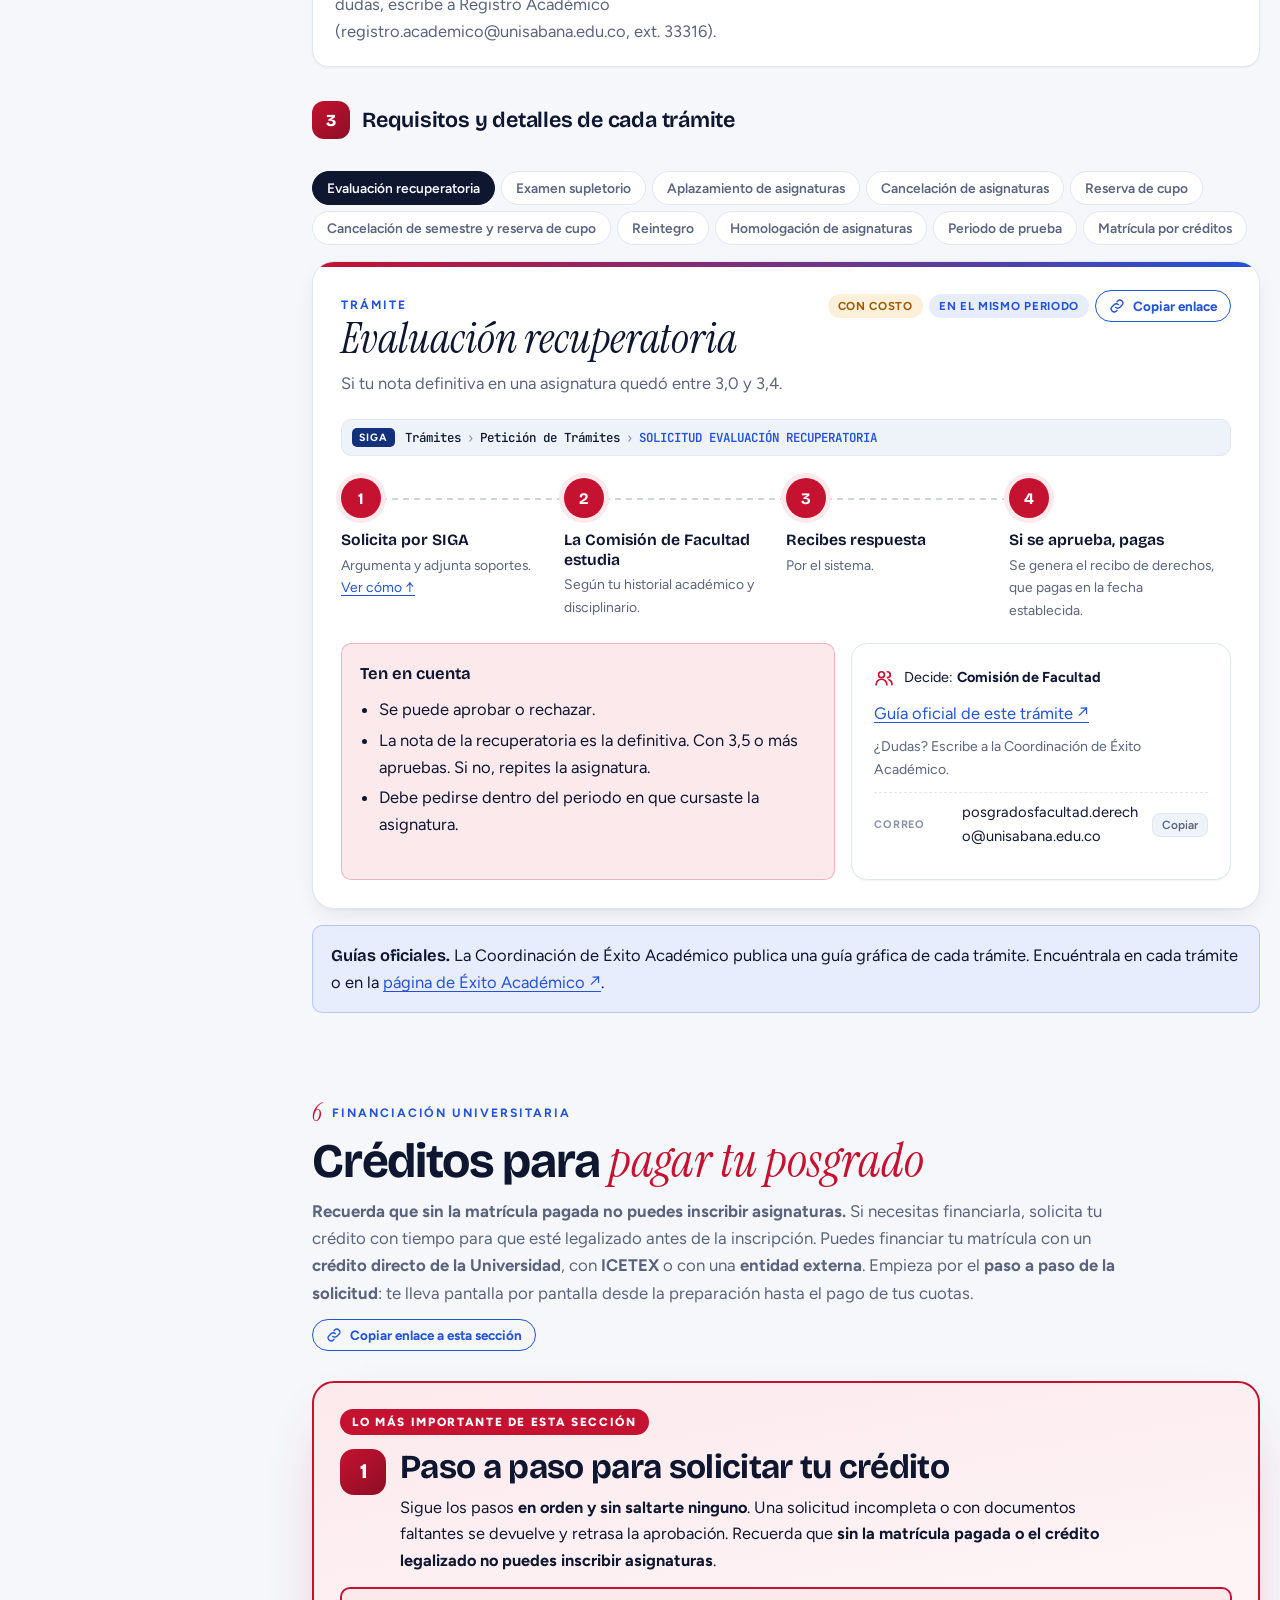
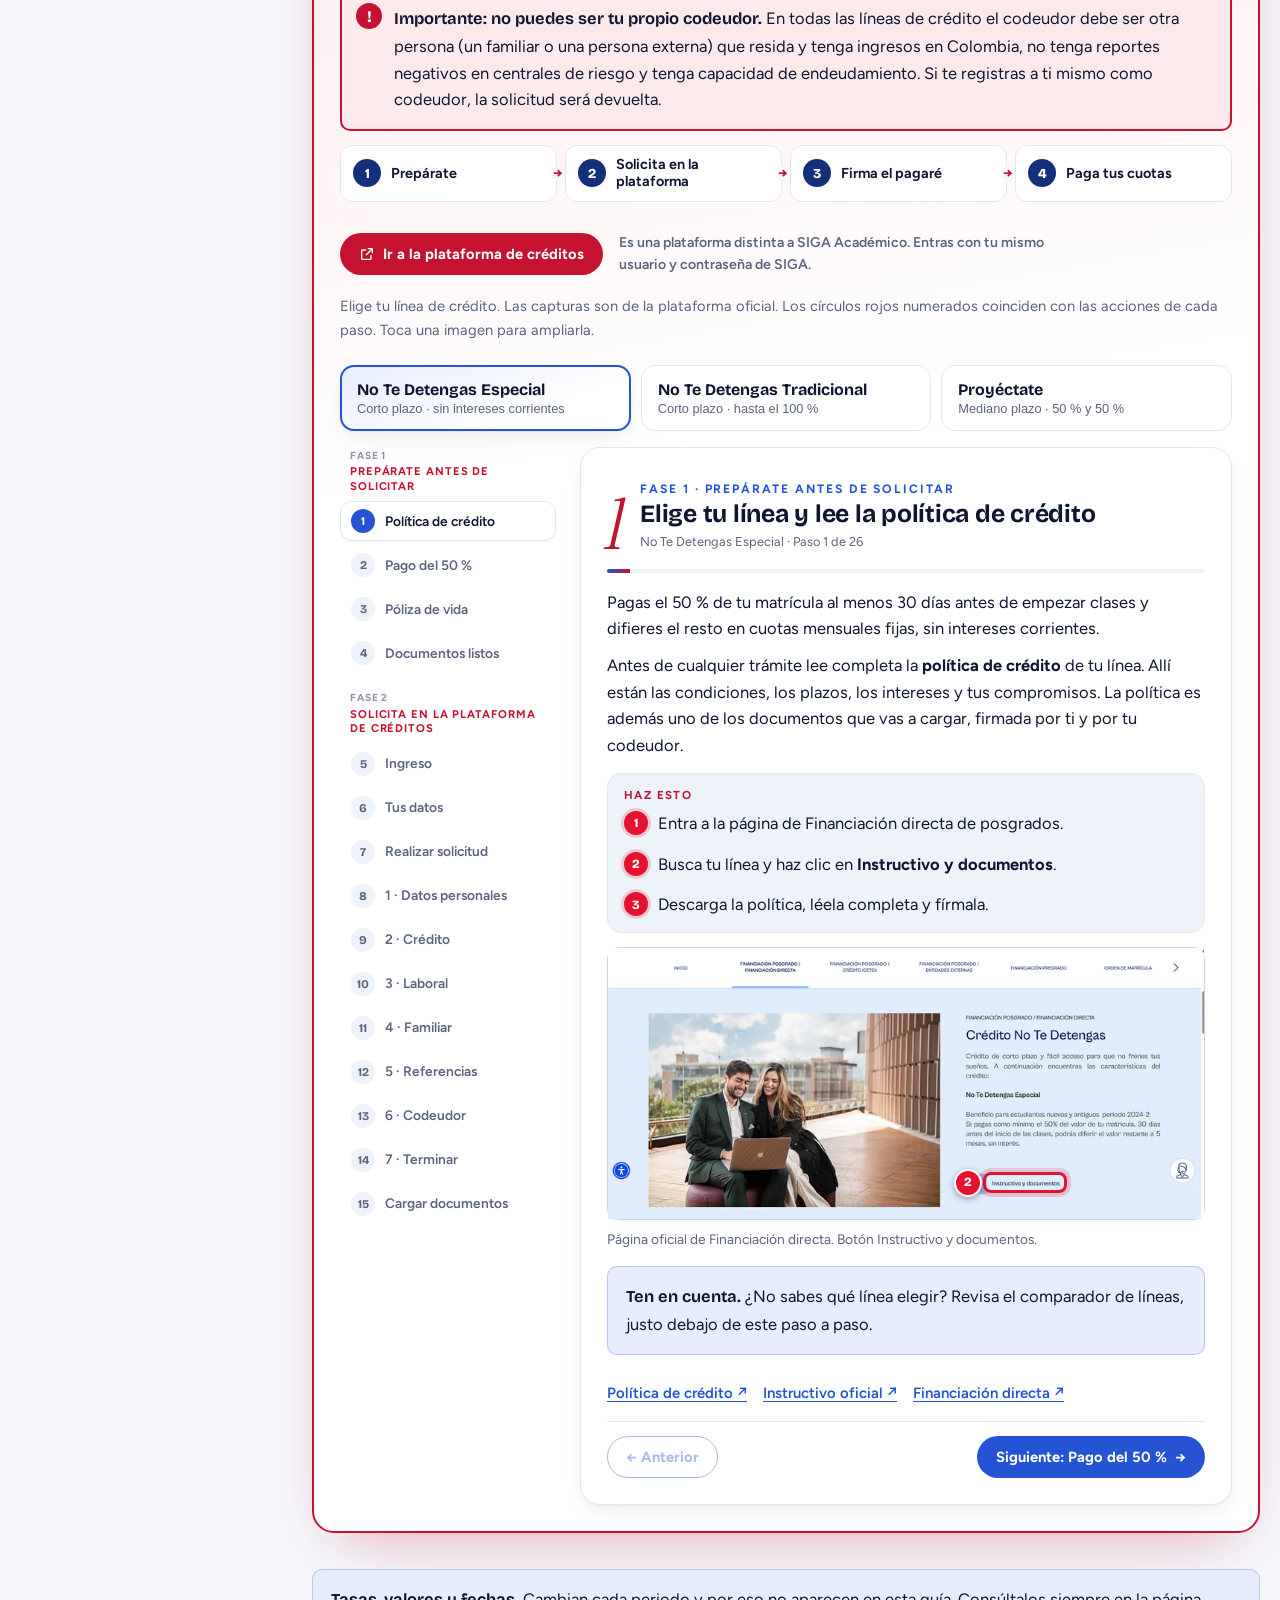
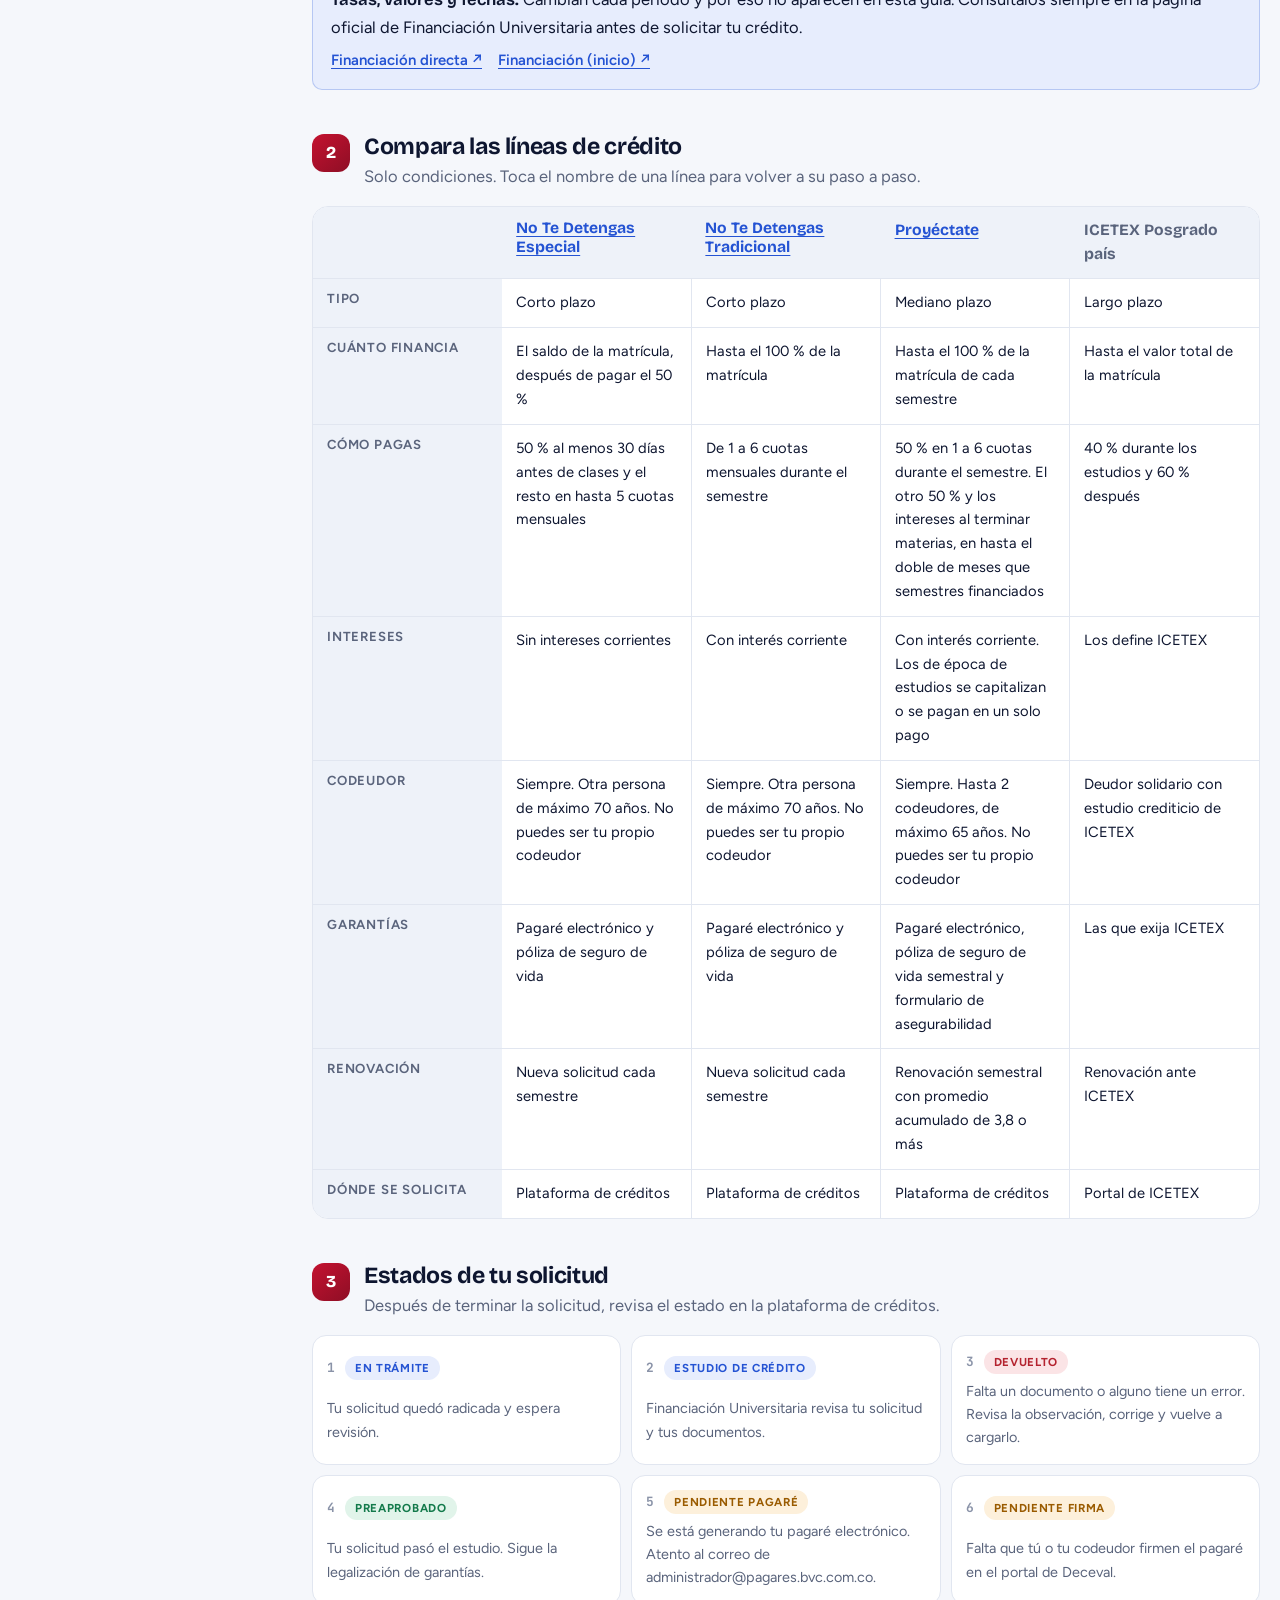
==== commit 1feb1ce5: "Consulta autónoma de becas y descuentos, y solicitud de certificados por SIGA Co-Authored-By: Claude" ====
--- a/index.html
+++ b/index.html
@@ -19,7 +19,7 @@
 <link rel="preconnect" href="https://fonts.googleapis.com">
 <link rel="preconnect" href="https://fonts.gstatic.com" crossorigin>
 <link rel="stylesheet" href="https://fonts.googleapis.com/css2?family=Bricolage+Grotesque:opsz,wght@12..96,400..800&family=Figtree:ital,wght@0,400..800;1,400&family=Instrument+Serif:ital@0;1&family=JetBrains+Mono:wght@500;600&display=swap">
-<link rel="stylesheet" href="/styles.css?v=13">
+<link rel="stylesheet" href="/styles.css?v=17">
 <script>try{var t=localStorage.getItem("gp_theme");if(t)document.documentElement.setAttribute("data-theme",t)}catch(e){}</script>
 </head>
 <body>
@@ -383,7 +383,11 @@
       </div>
       <div class="print-only" id="printRad"></div>
     </div>
-    <h3 class="radicar-h" style="margin-top:34px"><span class="fin-num">2</span>Requisitos y detalles de cada trámite</h3>
+    <div class="certs" id="certificados" data-search="certificado certificados estudio notas promedio terminación de estudios constancia SIGA petición de trámites firma digital correo previsualizar apruebo">
+      <h3 class="radicar-h" style="margin-top:34px"><span class="fin-num">2</span>Solicita certificados por SIGA</h3>
+      <div id="certBlock"></div>
+    </div>
+    <h3 class="radicar-h" style="margin-top:34px"><span class="fin-num">3</span>Requisitos y detalles de cada trámite</h3>
 
     <div class="tram-tabs" id="tramTabs" role="tablist" aria-label="Trámites"></div>
     <div id="tramPanel" role="tabpanel"></div>
@@ -705,7 +709,7 @@
         <div class="ico-badge"><svg><use href="#i-book"/></svg></div>
         <h3>Registro Académico</h3>
         <p>Expide certificaciones (de estudio, notas y otras) y verifica los documentos de tu expediente. Edificio O, módulo 26. Lunes a viernes, 8:00 a. m. a 5:00 p. m.</p>
-        <div class="linkrow"><a href="https://www.unisabana.edu.co/registro-academico" target="_blank" rel="noopener">Registro Académico ↗</a></div>
+        <div class="linkrow"><a href="#certificados">Cómo pedir un certificado en SIGA ↓</a><a href="https://www.unisabana.edu.co/registro-academico" target="_blank" rel="noopener">Registro Académico ↗</a></div>
       </div>
       <div class="card" data-search="comunicación interna periódico boletín viva engage whatsapp TV campus canales PQRS quejas sugerencias">
         <div class="ico-badge"><svg><use href="#i-chat"/></svg></div>
@@ -795,7 +799,7 @@
 <button class="to-top" type="button" id="toTop" aria-label="Volver arriba" hidden><svg><use href="#i-up"/></svg></button>
 <div class="toast" id="toast" role="status" aria-live="polite"></div>
 
-<script src="/fin.js?v=13" defer></script>
-<script src="/app.js?v=13" defer></script>
+<script src="/fin.js?v=17" defer></script>
+<script src="/app.js?v=17" defer></script>
 </body>
 </html>
--- a/styles.css
+++ b/styles.css
@@ -726,3 +726,8 @@
 .card-shot .hot{border-width:1.5px;box-shadow:none;animation:none;border-radius:3px}
 .card-shot .hot.has-n::after{width:16px;height:16px;font-size:.6rem;border-width:1px}
 .card-shot .zoom-hint{font-size:.7rem;padding:3px 8px}
+.beca-ren{margin-top:18px}
+.pay-txt .contact{margin:6px 0}
+@media (max-width:560px){.pay-txt .contact{flex-wrap:wrap;row-gap:2px}.pay-txt .contact .k{max-width:none;width:100%}.pay-txt .contact .v{flex:1;overflow-wrap:anywhere}}
+.beca-cons{margin-top:18px}
+.cert-card{margin-top:4px}
